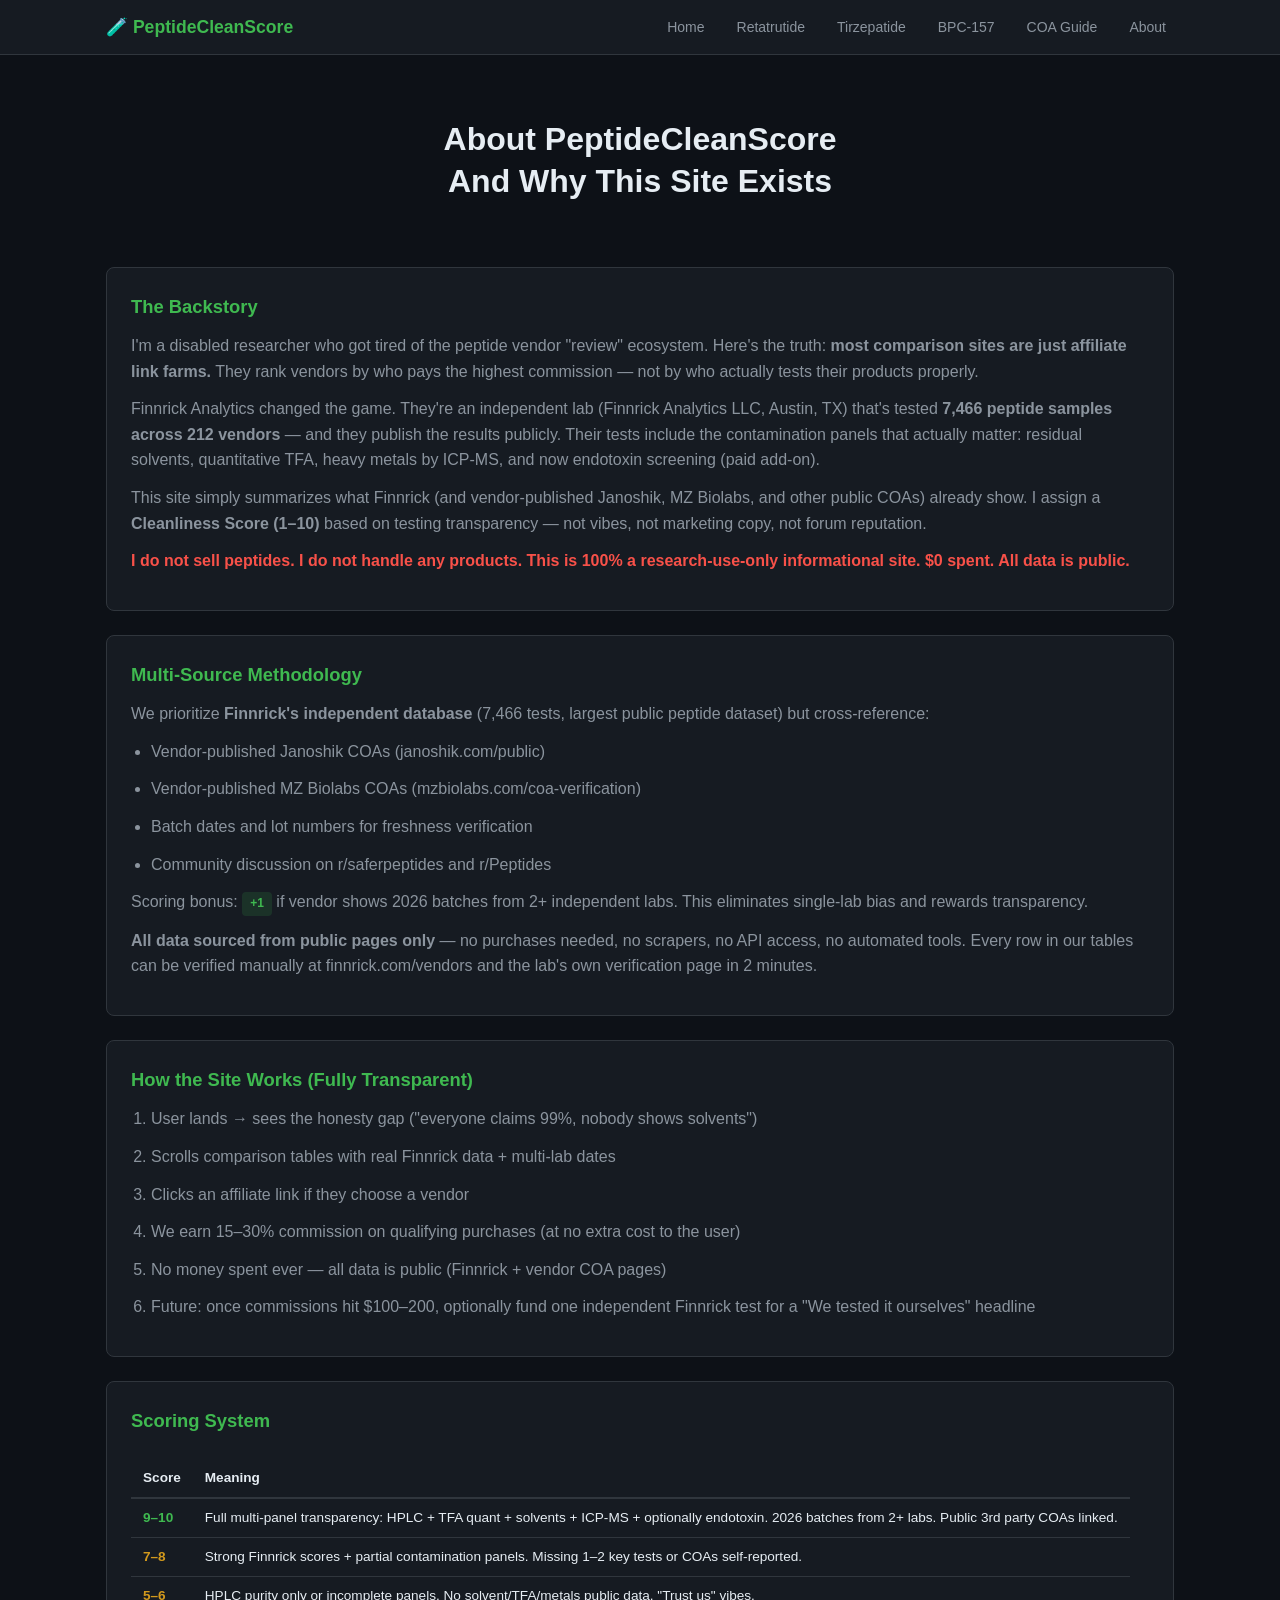
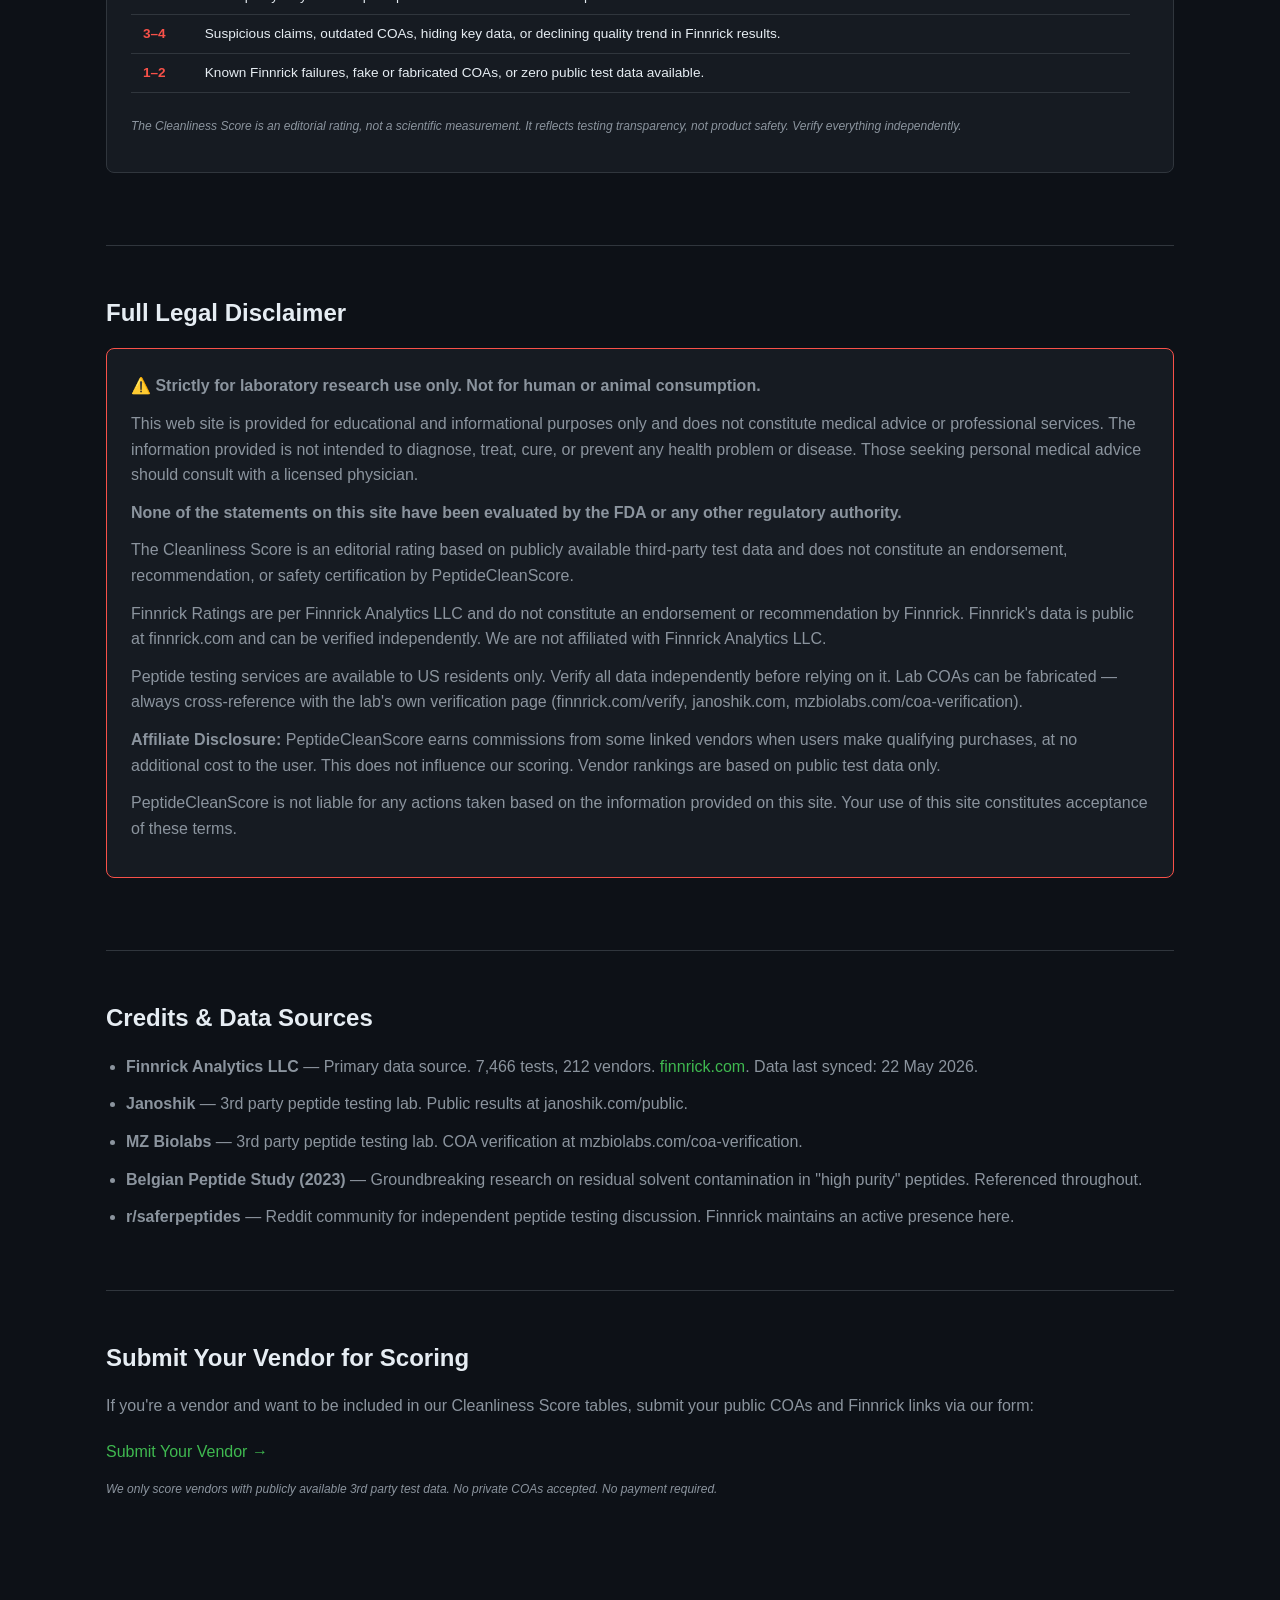
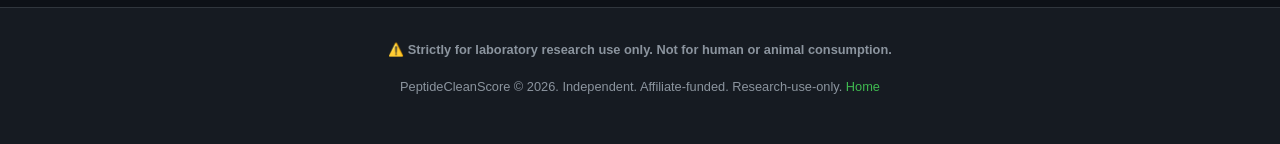
==== src/about.html @ c04eb517 "v2: Complete static site — 6 HTML pages, dark mode, real Finnrick data + multi-source dates, deploya" ====
<!DOCTYPE html>
<html lang="en">
<head>
<meta charset="UTF-8">
<meta name="viewport" content="width=device-width, initial-scale=1.0">
<title>About PeptideCleanScore — Why This Site Exists</title>
<meta name="description" content="Independent peptide vendor comparison site based on Finnrick Analytics public data. Research use only. Full disclaimer.">
<link rel="stylesheet" href="style.css">
</head>
<body>
<nav>
  <div class="container">
    <a href="/" class="logo">🧪 PeptideCleanScore</a>
    <div class="links">
      <a href="index.html">Home</a>
      <a href="retatrutide.html">Retatrutide</a>
      <a href="tirzepatide.html">Tirzepatide</a>
      <a href="bpc157.html">BPC-157</a>
      <a href="coa-guide.html">COA Guide</a>
      <a href="about.html">About</a>
    </div>
  </div>
</nav>

<div class="container">
  <div class="hero">
    <h1>About PeptideCleanScore<br>And Why This Site Exists</h1>
  </div>

  <section style="border-top:none;padding-top:0">
    <div class="card">
      <h3>The Backstory</h3>
      <p>I'm a disabled researcher who got tired of the peptide vendor "review" ecosystem. Here's the truth: <strong>most comparison sites are just affiliate link farms.</strong> They rank vendors by who pays the highest commission — not by who actually tests their products properly.</p>
      <p>Finnrick Analytics changed the game. They're an independent lab (Finnrick Analytics LLC, Austin, TX) that's tested <strong>7,466 peptide samples across 212 vendors</strong> — and they publish the results publicly. Their tests include the contamination panels that actually matter: residual solvents, quantitative TFA, heavy metals by ICP-MS, and now endotoxin screening (paid add-on).</p>
      <p>This site simply summarizes what Finnrick (and vendor-published Janoshik, MZ Biolabs, and other public COAs) already show. I assign a <strong>Cleanliness Score (1–10)</strong> based on testing transparency — not vibes, not marketing copy, not forum reputation.</p>
      <p class="red-flag"><strong>I do not sell peptides. I do not handle any products. This is 100% a research-use-only informational site. $0 spent. All data is public.</strong></p>
    </div>

    <div class="card">
      <h3>Multi-Source Methodology</h3>
      <p>We prioritize <strong>Finnrick's independent database</strong> (7,466 tests, largest public peptide dataset) but cross-reference:</p>
      <ul>
        <li>Vendor-published Janoshik COAs (janoshik.com/public)</li>
        <li>Vendor-published MZ Biolabs COAs (mzbiolabs.com/coa-verification)</li>
        <li>Batch dates and lot numbers for freshness verification</li>
        <li>Community discussion on r/saferpeptides and r/Peptides</li>
      </ul>
      <p>Scoring bonus: <span class="badge badge-green">+1</span> if vendor shows 2026 batches from 2+ independent labs. This eliminates single-lab bias and rewards transparency.</p>
      <p><strong>All data sourced from public pages only</strong> — no purchases needed, no scrapers, no API access, no automated tools. Every row in our tables can be verified manually at finnrick.com/vendors and the lab's own verification page in 2 minutes.</p>
    </div>

    <div class="card">
      <h3>How the Site Works (Fully Transparent)</h3>
      <ol>
        <li>User lands → sees the honesty gap ("everyone claims 99%, nobody shows solvents")</li>
        <li>Scrolls comparison tables with real Finnrick data + multi-lab dates</li>
        <li>Clicks an affiliate link if they choose a vendor</li>
        <li>We earn 15–30% commission on qualifying purchases (at no extra cost to the user)</li>
        <li>No money spent ever — all data is public (Finnrick + vendor COA pages)</li>
        <li>Future: once commissions hit $100–200, optionally fund one independent Finnrick test for a "We tested it ourselves" headline</li>
      </ol>
    </div>

    <div class="card">
      <h3>Scoring System</h3>
      <table>
        <thead><tr><th>Score</th><th>Meaning</th></tr></thead>
        <tbody>
          <tr><td class="score-a"><strong>9–10</strong></td><td>Full multi-panel transparency: HPLC + TFA quant + solvents + ICP-MS + optionally endotoxin. 2026 batches from 2+ labs. Public 3rd party COAs linked.</td></tr>
          <tr><td class="score-b"><strong>7–8</strong></td><td>Strong Finnrick scores + partial contamination panels. Missing 1–2 key tests or COAs self-reported.</td></tr>
          <tr><td style="color:var(--amber)"><strong>5–6</strong></td><td>HPLC purity only or incomplete panels. No solvent/TFA/metals public data. "Trust us" vibes.</td></tr>
          <tr><td class="score-c"><strong>3–4</strong></td><td>Suspicious claims, outdated COAs, hiding key data, or declining quality trend in Finnrick results.</td></tr>
          <tr><td class="cross"><strong>1–2</strong></td><td>Known Finnrick failures, fake or fabricated COAs, or zero public test data available.</td></tr>
        </tbody>
      </table>
      <p class="footnote">The Cleanliness Score is an editorial rating, not a scientific measurement. It reflects testing transparency, not product safety. Verify everything independently.</p>
    </div>
  </section>

  <section>
    <h2>Full Legal Disclaimer</h2>
    <div class="card" style="border-color:var(--warn)">
      <p><strong>⚠️ Strictly for laboratory research use only. Not for human or animal consumption.</strong></p>
      <p>This web site is provided for educational and informational purposes only and does not constitute medical advice or professional services. The information provided is not intended to diagnose, treat, cure, or prevent any health problem or disease. Those seeking personal medical advice should consult with a licensed physician.</p>
      <p><strong>None of the statements on this site have been evaluated by the FDA or any other regulatory authority.</strong></p>
      <p>The Cleanliness Score is an editorial rating based on publicly available third-party test data and does not constitute an endorsement, recommendation, or safety certification by PeptideCleanScore.</p>
      <p>Finnrick Ratings are per Finnrick Analytics LLC and do not constitute an endorsement or recommendation by Finnrick. Finnrick's data is public at finnrick.com and can be verified independently. We are not affiliated with Finnrick Analytics LLC.</p>
      <p>Peptide testing services are available to US residents only. Verify all data independently before relying on it. Lab COAs can be fabricated — always cross-reference with the lab's own verification page (finnrick.com/verify, janoshik.com, mzbiolabs.com/coa-verification).</p>
      <p><strong>Affiliate Disclosure:</strong> PeptideCleanScore earns commissions from some linked vendors when users make qualifying purchases, at no additional cost to the user. This does not influence our scoring. Vendor rankings are based on public test data only.</p>
      <p>PeptideCleanScore is not liable for any actions taken based on the information provided on this site. Your use of this site constitutes acceptance of these terms.</p>
    </div>
  </section>

  <section>
    <h2>Credits & Data Sources</h2>
    <ul>
      <li><strong>Finnrick Analytics LLC</strong> — Primary data source. 7,466 tests, 212 vendors. <a href="https://finnrick.com">finnrick.com</a>. Data last synced: 22 May 2026.</li>
      <li><strong>Janoshik</strong> — 3rd party peptide testing lab. Public results at janoshik.com/public.</li>
      <li><strong>MZ Biolabs</strong> — 3rd party peptide testing lab. COA verification at mzbiolabs.com/coa-verification.</li>
      <li><strong>Belgian Peptide Study (2023)</strong> — Groundbreaking research on residual solvent contamination in "high purity" peptides. Referenced throughout.</li>
      <li><strong>r/saferpeptides</strong> — Reddit community for independent peptide testing discussion. Finnrick maintains an active presence here.</li>
    </ul>
  </section>

  <section>
    <h2>Submit Your Vendor for Scoring</h2>
    <p>If you're a vendor and want to be included in our Cleanliness Score tables, submit your public COAs and Finnrick links via our form:</p>
    <a href="#" class="cta" style="display:inline-block;margin-top:.5rem">Submit Your Vendor →</a>
    <p class="footnote" style="margin-top:1rem">We only score vendors with publicly available 3rd party test data. No private COAs accepted. No payment required.</p>
  </section>
</div>

<footer>
  <div class="container">
    <p><strong>⚠️ Strictly for laboratory research use only. Not for human or animal consumption.</strong></p>
    <p class="footer-disclaimer">PeptideCleanScore © 2026. Independent. Affiliate-funded. Research-use-only. <a href="index.html">Home</a></p>
  </div>
</footer>
</body>
</html>
---- src/style.css ----
:root{--bg:#0d1117;--bg-card:#161b22;--bg-card-hover:#1c2333;--text:#e6edf3;--text-muted:#8b949e;--accent:#3fb950;--warn:#f85149;--amber:#d2991d;--border:#30363d;--radius:8px}
*,*::before,*::after{box-sizing:border-box;margin:0;padding:0}
html{font-size:16px;scroll-behavior:smooth}
body{font-family:-apple-system,BlinkMacSystemFont,'Segoe UI',Roboto,'Helvetica Neue',Arial,sans-serif;background:var(--bg);color:var(--text);line-height:1.6}
a{color:var(--accent);text-decoration:none}
a:hover{text-decoration:underline}
.container{max-width:1100px;margin:0 auto;padding:0 1rem}
.badge{display:inline-block;padding:.15rem .5rem;border-radius:4px;font-size:.75rem;font-weight:600}
.badge-warn{background:rgba(248,81,73,.15);color:var(--warn)}
.badge-green{background:rgba(63,185,80,.15);color:var(--accent)}
.badge-amber{background:rgba(210,153,29,.15);color:var(--amber)}
nav{background:var(--bg-card);border-bottom:1px solid var(--border);position:sticky;top:0;z-index:100;padding:.75rem 0}
nav .container{display:flex;align-items:center;justify-content:space-between;flex-wrap:wrap;gap:.5rem}
nav .logo{font-weight:700;font-size:1.1rem;color:var(--accent)}
nav .links{display:flex;gap:1rem;flex-wrap:wrap}
nav .links a{color:var(--text-muted);font-size:.875rem;padding:.25rem .5rem;border-radius:4px;transition:color .15s}
nav .links a:hover{color:var(--text);text-decoration:none}
.hero{padding:4rem 0 3rem;text-align:center}
.hero h1{font-size:2rem;line-height:1.3;margin-bottom:1rem}
.hero p{color:var(--text-muted);font-size:1.1rem;max-width:700px;margin:0 auto 1.5rem}
.hero .cta{display:inline-block;background:var(--accent);color:#000;padding:.75rem 2rem;border-radius:var(--radius);font-weight:600;font-size:1rem;transition:opacity .15s}
.hero .cta:hover{opacity:.85;text-decoration:none}
.hero .disclaimer{font-size:.75rem;color:var(--text-muted);margin-top:1.5rem;display:block}
section{padding:3rem 0;border-top:1px solid var(--border)}
section h2{font-size:1.5rem;margin-bottom:1rem}
section h3{font-size:1.15rem;margin-bottom:.75rem;color:var(--accent)}
section p,section li{color:var(--text-muted);margin-bottom:.75rem}
section ul,section ol{padding-left:1.25rem}
.card{background:var(--bg-card);border:1px solid var(--border);border-radius:var(--radius);padding:1.5rem;margin-bottom:1.5rem}
.card:hover{background:var(--bg-card-hover)}
.score-a{color:var(--accent)}.score-b{color:var(--amber)}.score-c{color:var(--warn)}
.scoreboard{display:grid;grid-template-columns:repeat(auto-fit,minmax(280px,1fr));gap:1rem;margin:2rem 0}
.scoreboard .card{text-align:center}
.scoreboard .rank{font-size:.75rem;text-transform:uppercase;color:var(--text-muted);margin-bottom:.5rem}
.scoreboard .vendor-name{font-size:1.25rem;font-weight:600}
.scoreboard .big-score{font-size:3rem;font-weight:800;line-height:1}
table{width:100%;border-collapse:collapse;margin:1.5rem 0;font-size:.85rem;overflow-x:auto;display:block}
table thead th{background:var(--bg-card);border-bottom:2px solid var(--border);padding:.5rem .75rem;text-align:left;white-space:nowrap;color:var(--text);font-weight:600}
table tbody td{padding:.5rem .75rem;border-bottom:1px solid var(--border);white-space:nowrap}
table tbody tr:hover{background:var(--bg-card-hover)}
.check{color:var(--accent);font-weight:700}.cross{color:var(--warn)}.partial{color:var(--amber)}
.footnote{font-size:.75rem;color:var(--text-muted);margin-top:.5rem;font-style:italic}
.two-col{display:grid;grid-template-columns:1fr 1fr;gap:2rem}
@media(max-width:768px){.two-col{grid-template-columns:1fr}.hero h1{font-size:1.5rem}table{font-size:.75rem}nav .links{gap:.5rem}}
.green-flag{color:var(--accent)}.red-flag{color:var(--warn)}
.grid-3{display:grid;grid-template-columns:repeat(auto-fit,minmax(300px,1fr));gap:1rem;margin:2rem 0}
footer{background:var(--bg-card);border-top:1px solid var(--border);padding:2rem 0;margin-top:3rem;font-size:.8rem;color:var(--text-muted);text-align:center}
footer p{margin-bottom:.5rem}
.footer-disclaimer{max-width:700px;margin:1rem auto;line-height:1.5}
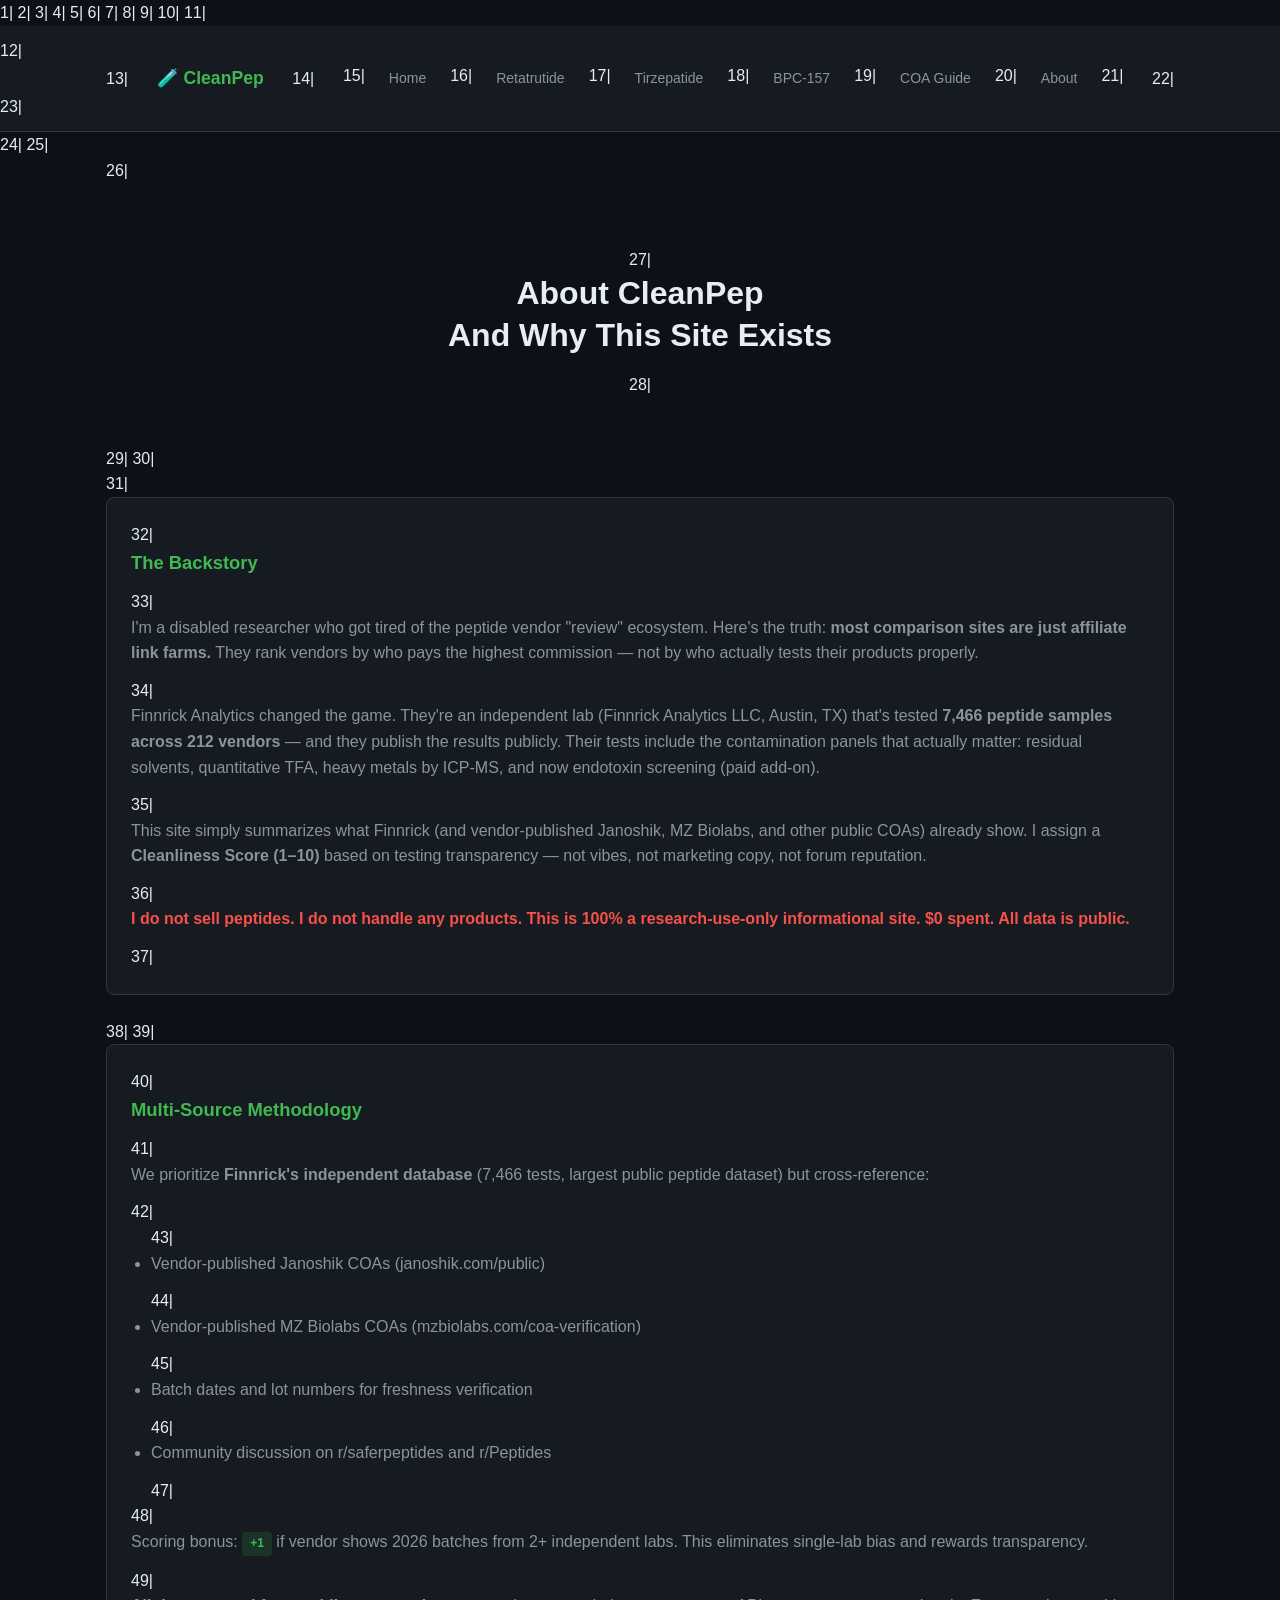
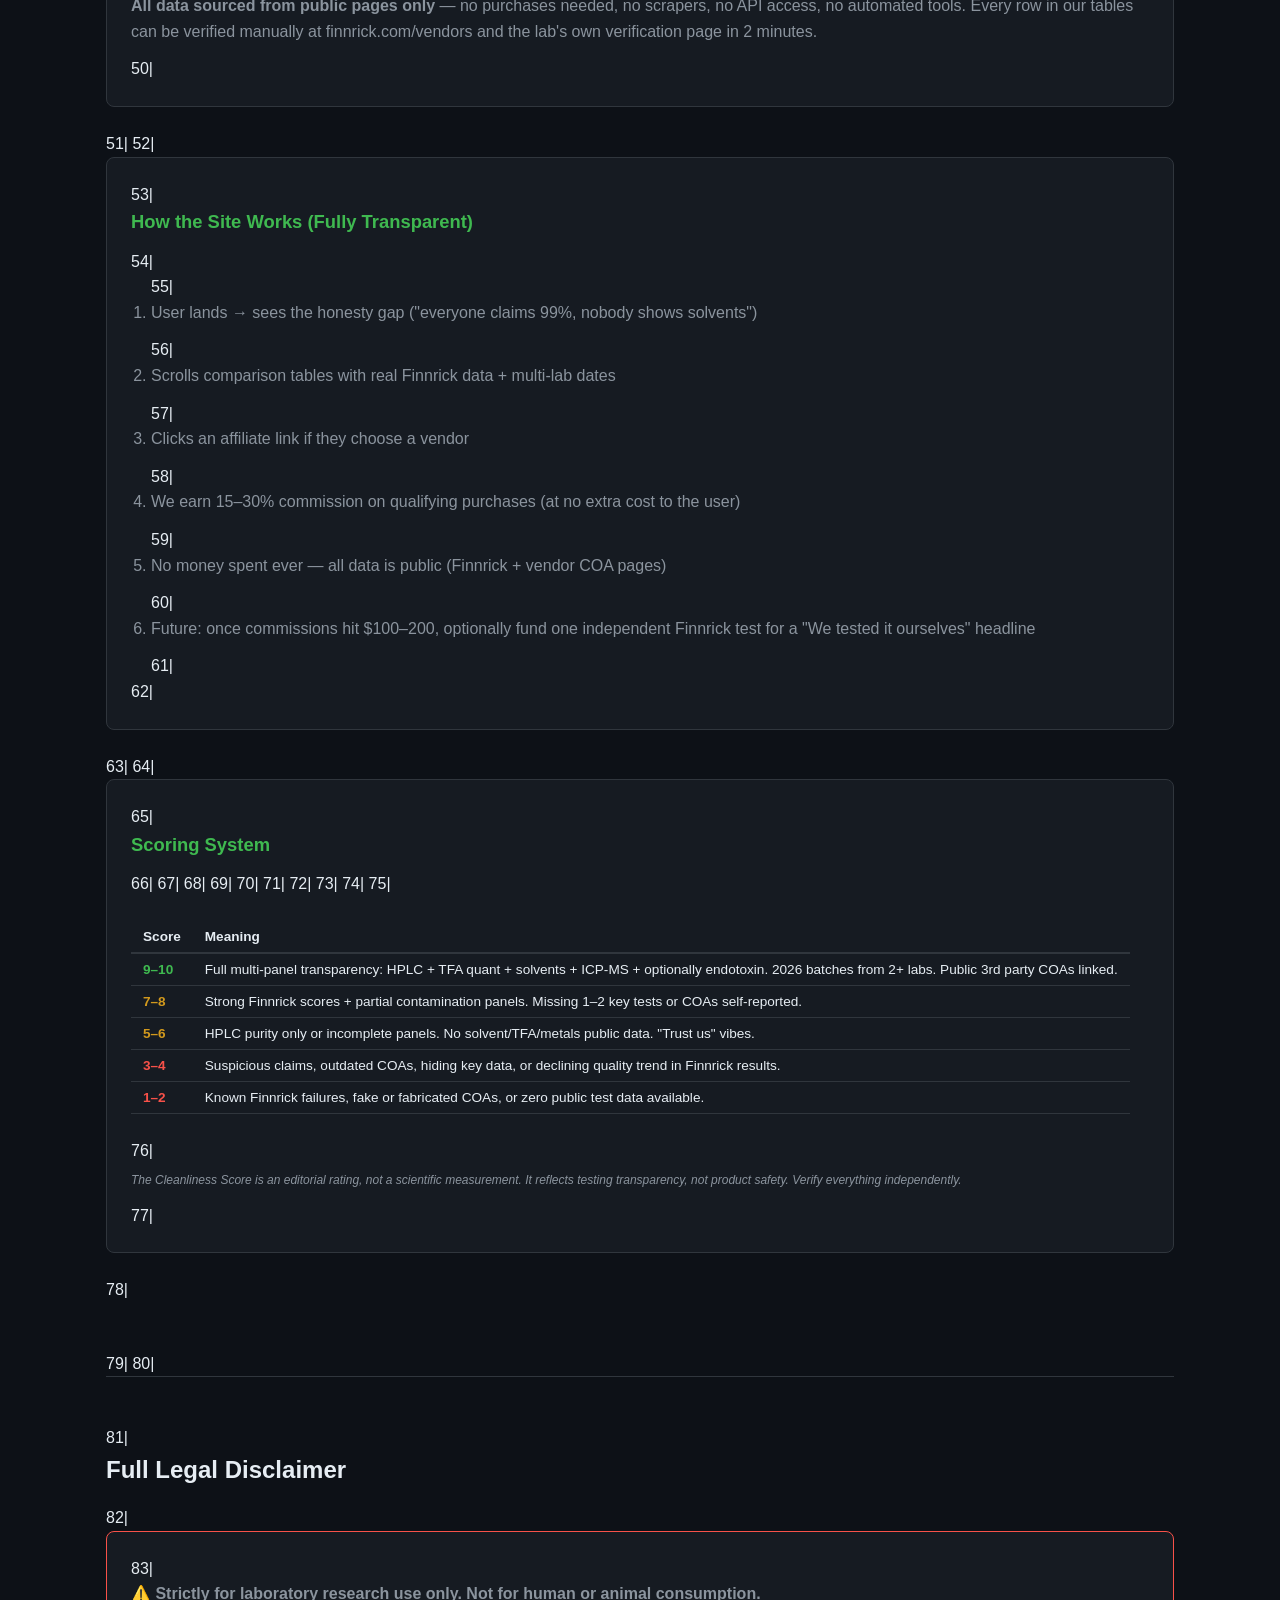
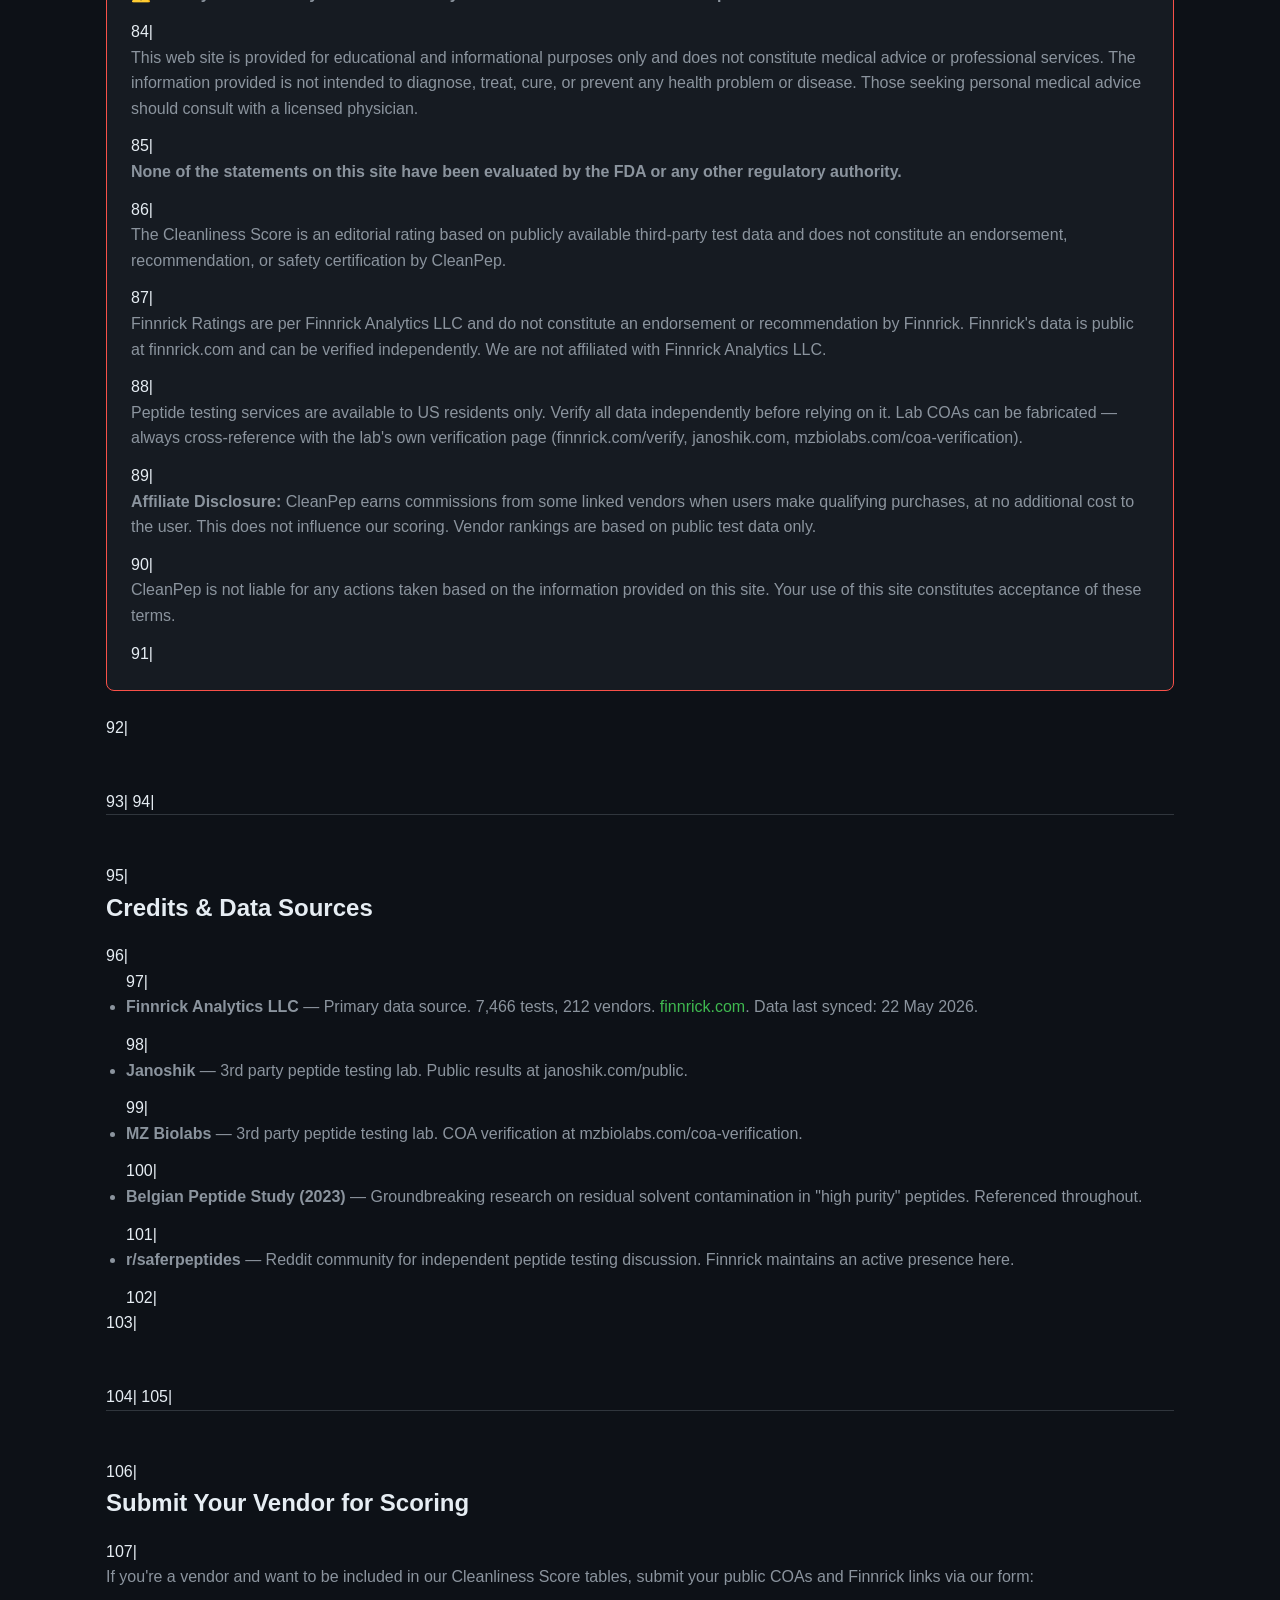
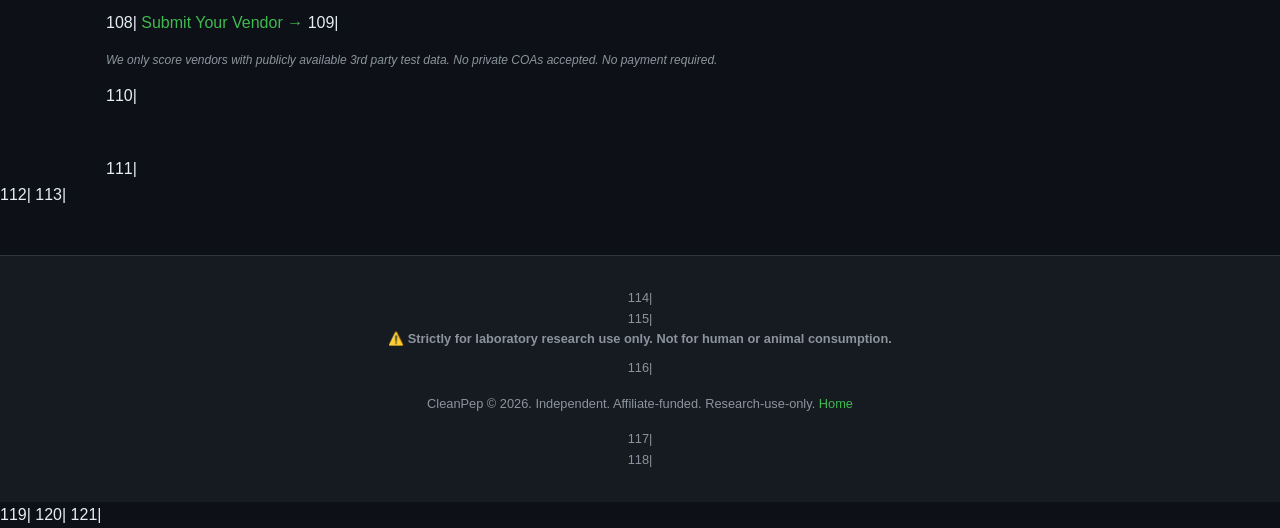
==== commit d2025b6b: "Rebrand: PeptideCleanScore → CleanPep" ====
--- a/src/about.html
+++ b/src/about.html
@@ -1,120 +1,121 @@
-<!DOCTYPE html>
-<html lang="en">
-<head>
-<meta charset="UTF-8">
-<meta name="viewport" content="width=device-width, initial-scale=1.0">
-<title>About PeptideCleanScore — Why This Site Exists</title>
-<meta name="description" content="Independent peptide vendor comparison site based on Finnrick Analytics public data. Research use only. Full disclaimer.">
-<link rel="stylesheet" href="style.css">
-</head>
-<body>
-<nav>
-  <div class="container">
-    <a href="/" class="logo">🧪 PeptideCleanScore</a>
-    <div class="links">
-      <a href="index.html">Home</a>
-      <a href="retatrutide.html">Retatrutide</a>
-      <a href="tirzepatide.html">Tirzepatide</a>
-      <a href="bpc157.html">BPC-157</a>
-      <a href="coa-guide.html">COA Guide</a>
-      <a href="about.html">About</a>
-    </div>
-  </div>
-</nav>
-
-<div class="container">
-  <div class="hero">
-    <h1>About PeptideCleanScore<br>And Why This Site Exists</h1>
-  </div>
-
-  <section style="border-top:none;padding-top:0">
-    <div class="card">
-      <h3>The Backstory</h3>
-      <p>I'm a disabled researcher who got tired of the peptide vendor "review" ecosystem. Here's the truth: <strong>most comparison sites are just affiliate link farms.</strong> They rank vendors by who pays the highest commission — not by who actually tests their products properly.</p>
-      <p>Finnrick Analytics changed the game. They're an independent lab (Finnrick Analytics LLC, Austin, TX) that's tested <strong>7,466 peptide samples across 212 vendors</strong> — and they publish the results publicly. Their tests include the contamination panels that actually matter: residual solvents, quantitative TFA, heavy metals by ICP-MS, and now endotoxin screening (paid add-on).</p>
-      <p>This site simply summarizes what Finnrick (and vendor-published Janoshik, MZ Biolabs, and other public COAs) already show. I assign a <strong>Cleanliness Score (1–10)</strong> based on testing transparency — not vibes, not marketing copy, not forum reputation.</p>
-      <p class="red-flag"><strong>I do not sell peptides. I do not handle any products. This is 100% a research-use-only informational site. $0 spent. All data is public.</strong></p>
-    </div>
-
-    <div class="card">
-      <h3>Multi-Source Methodology</h3>
-      <p>We prioritize <strong>Finnrick's independent database</strong> (7,466 tests, largest public peptide dataset) but cross-reference:</p>
-      <ul>
-        <li>Vendor-published Janoshik COAs (janoshik.com/public)</li>
-        <li>Vendor-published MZ Biolabs COAs (mzbiolabs.com/coa-verification)</li>
-        <li>Batch dates and lot numbers for freshness verification</li>
-        <li>Community discussion on r/saferpeptides and r/Peptides</li>
-      </ul>
-      <p>Scoring bonus: <span class="badge badge-green">+1</span> if vendor shows 2026 batches from 2+ independent labs. This eliminates single-lab bias and rewards transparency.</p>
-      <p><strong>All data sourced from public pages only</strong> — no purchases needed, no scrapers, no API access, no automated tools. Every row in our tables can be verified manually at finnrick.com/vendors and the lab's own verification page in 2 minutes.</p>
-    </div>
-
-    <div class="card">
-      <h3>How the Site Works (Fully Transparent)</h3>
-      <ol>
-        <li>User lands → sees the honesty gap ("everyone claims 99%, nobody shows solvents")</li>
-        <li>Scrolls comparison tables with real Finnrick data + multi-lab dates</li>
-        <li>Clicks an affiliate link if they choose a vendor</li>
-        <li>We earn 15–30% commission on qualifying purchases (at no extra cost to the user)</li>
-        <li>No money spent ever — all data is public (Finnrick + vendor COA pages)</li>
-        <li>Future: once commissions hit $100–200, optionally fund one independent Finnrick test for a "We tested it ourselves" headline</li>
-      </ol>
-    </div>
-
-    <div class="card">
-      <h3>Scoring System</h3>
-      <table>
-        <thead><tr><th>Score</th><th>Meaning</th></tr></thead>
-        <tbody>
-          <tr><td class="score-a"><strong>9–10</strong></td><td>Full multi-panel transparency: HPLC + TFA quant + solvents + ICP-MS + optionally endotoxin. 2026 batches from 2+ labs. Public 3rd party COAs linked.</td></tr>
-          <tr><td class="score-b"><strong>7–8</strong></td><td>Strong Finnrick scores + partial contamination panels. Missing 1–2 key tests or COAs self-reported.</td></tr>
-          <tr><td style="color:var(--amber)"><strong>5–6</strong></td><td>HPLC purity only or incomplete panels. No solvent/TFA/metals public data. "Trust us" vibes.</td></tr>
-          <tr><td class="score-c"><strong>3–4</strong></td><td>Suspicious claims, outdated COAs, hiding key data, or declining quality trend in Finnrick results.</td></tr>
-          <tr><td class="cross"><strong>1–2</strong></td><td>Known Finnrick failures, fake or fabricated COAs, or zero public test data available.</td></tr>
-        </tbody>
-      </table>
-      <p class="footnote">The Cleanliness Score is an editorial rating, not a scientific measurement. It reflects testing transparency, not product safety. Verify everything independently.</p>
-    </div>
-  </section>
-
-  <section>
-    <h2>Full Legal Disclaimer</h2>
-    <div class="card" style="border-color:var(--warn)">
-      <p><strong>⚠️ Strictly for laboratory research use only. Not for human or animal consumption.</strong></p>
-      <p>This web site is provided for educational and informational purposes only and does not constitute medical advice or professional services. The information provided is not intended to diagnose, treat, cure, or prevent any health problem or disease. Those seeking personal medical advice should consult with a licensed physician.</p>
-      <p><strong>None of the statements on this site have been evaluated by the FDA or any other regulatory authority.</strong></p>
-      <p>The Cleanliness Score is an editorial rating based on publicly available third-party test data and does not constitute an endorsement, recommendation, or safety certification by PeptideCleanScore.</p>
-      <p>Finnrick Ratings are per Finnrick Analytics LLC and do not constitute an endorsement or recommendation by Finnrick. Finnrick's data is public at finnrick.com and can be verified independently. We are not affiliated with Finnrick Analytics LLC.</p>
-      <p>Peptide testing services are available to US residents only. Verify all data independently before relying on it. Lab COAs can be fabricated — always cross-reference with the lab's own verification page (finnrick.com/verify, janoshik.com, mzbiolabs.com/coa-verification).</p>
-      <p><strong>Affiliate Disclosure:</strong> PeptideCleanScore earns commissions from some linked vendors when users make qualifying purchases, at no additional cost to the user. This does not influence our scoring. Vendor rankings are based on public test data only.</p>
-      <p>PeptideCleanScore is not liable for any actions taken based on the information provided on this site. Your use of this site constitutes acceptance of these terms.</p>
-    </div>
-  </section>
-
-  <section>
-    <h2>Credits & Data Sources</h2>
-    <ul>
-      <li><strong>Finnrick Analytics LLC</strong> — Primary data source. 7,466 tests, 212 vendors. <a href="https://finnrick.com">finnrick.com</a>. Data last synced: 22 May 2026.</li>
-      <li><strong>Janoshik</strong> — 3rd party peptide testing lab. Public results at janoshik.com/public.</li>
-      <li><strong>MZ Biolabs</strong> — 3rd party peptide testing lab. COA verification at mzbiolabs.com/coa-verification.</li>
-      <li><strong>Belgian Peptide Study (2023)</strong> — Groundbreaking research on residual solvent contamination in "high purity" peptides. Referenced throughout.</li>
-      <li><strong>r/saferpeptides</strong> — Reddit community for independent peptide testing discussion. Finnrick maintains an active presence here.</li>
-    </ul>
-  </section>
-
-  <section>
-    <h2>Submit Your Vendor for Scoring</h2>
-    <p>If you're a vendor and want to be included in our Cleanliness Score tables, submit your public COAs and Finnrick links via our form:</p>
-    <a href="#" class="cta" style="display:inline-block;margin-top:.5rem">Submit Your Vendor →</a>
-    <p class="footnote" style="margin-top:1rem">We only score vendors with publicly available 3rd party test data. No private COAs accepted. No payment required.</p>
-  </section>
-</div>
-
-<footer>
-  <div class="container">
-    <p><strong>⚠️ Strictly for laboratory research use only. Not for human or animal consumption.</strong></p>
-    <p class="footer-disclaimer">PeptideCleanScore © 2026. Independent. Affiliate-funded. Research-use-only. <a href="index.html">Home</a></p>
-  </div>
-</footer>
-</body>
-</html>
+     1|<!DOCTYPE html>
+     2|<html lang="en">
+     3|<head>
+     4|<meta charset="UTF-8">
+     5|<meta name="viewport" content="width=device-width, initial-scale=1.0">
+     6|<title>About CleanPep — Why This Site Exists</title>
+     7|<meta name="description" content="Independent peptide vendor comparison site based on Finnrick Analytics public data. Research use only. Full disclaimer.">
+     8|<link rel="stylesheet" href="style.css">
+     9|</head>
+    10|<body>
+    11|<nav>
+    12|  <div class="container">
+    13|    <a href="/" class="logo">🧪 CleanPep</a>
+    14|    <div class="links">
+    15|      <a href="index.html">Home</a>
+    16|      <a href="retatrutide.html">Retatrutide</a>
+    17|      <a href="tirzepatide.html">Tirzepatide</a>
+    18|      <a href="bpc157.html">BPC-157</a>
+    19|      <a href="coa-guide.html">COA Guide</a>
+    20|      <a href="about.html">About</a>
+    21|    </div>
+    22|  </div>
+    23|</nav>
+    24|
+    25|<div class="container">
+    26|  <div class="hero">
+    27|    <h1>About CleanPep<br>And Why This Site Exists</h1>
+    28|  </div>
+    29|
+    30|  <section style="border-top:none;padding-top:0">
+    31|    <div class="card">
+    32|      <h3>The Backstory</h3>
+    33|      <p>I'm a disabled researcher who got tired of the peptide vendor "review" ecosystem. Here's the truth: <strong>most comparison sites are just affiliate link farms.</strong> They rank vendors by who pays the highest commission — not by who actually tests their products properly.</p>
+    34|      <p>Finnrick Analytics changed the game. They're an independent lab (Finnrick Analytics LLC, Austin, TX) that's tested <strong>7,466 peptide samples across 212 vendors</strong> — and they publish the results publicly. Their tests include the contamination panels that actually matter: residual solvents, quantitative TFA, heavy metals by ICP-MS, and now endotoxin screening (paid add-on).</p>
+    35|      <p>This site simply summarizes what Finnrick (and vendor-published Janoshik, MZ Biolabs, and other public COAs) already show. I assign a <strong>Cleanliness Score (1–10)</strong> based on testing transparency — not vibes, not marketing copy, not forum reputation.</p>
+    36|      <p class="red-flag"><strong>I do not sell peptides. I do not handle any products. This is 100% a research-use-only informational site. $0 spent. All data is public.</strong></p>
+    37|    </div>
+    38|
+    39|    <div class="card">
+    40|      <h3>Multi-Source Methodology</h3>
+    41|      <p>We prioritize <strong>Finnrick's independent database</strong> (7,466 tests, largest public peptide dataset) but cross-reference:</p>
+    42|      <ul>
+    43|        <li>Vendor-published Janoshik COAs (janoshik.com/public)</li>
+    44|        <li>Vendor-published MZ Biolabs COAs (mzbiolabs.com/coa-verification)</li>
+    45|        <li>Batch dates and lot numbers for freshness verification</li>
+    46|        <li>Community discussion on r/saferpeptides and r/Peptides</li>
+    47|      </ul>
+    48|      <p>Scoring bonus: <span class="badge badge-green">+1</span> if vendor shows 2026 batches from 2+ independent labs. This eliminates single-lab bias and rewards transparency.</p>
+    49|      <p><strong>All data sourced from public pages only</strong> — no purchases needed, no scrapers, no API access, no automated tools. Every row in our tables can be verified manually at finnrick.com/vendors and the lab's own verification page in 2 minutes.</p>
+    50|    </div>
+    51|
+    52|    <div class="card">
+    53|      <h3>How the Site Works (Fully Transparent)</h3>
+    54|      <ol>
+    55|        <li>User lands → sees the honesty gap ("everyone claims 99%, nobody shows solvents")</li>
+    56|        <li>Scrolls comparison tables with real Finnrick data + multi-lab dates</li>
+    57|        <li>Clicks an affiliate link if they choose a vendor</li>
+    58|        <li>We earn 15–30% commission on qualifying purchases (at no extra cost to the user)</li>
+    59|        <li>No money spent ever — all data is public (Finnrick + vendor COA pages)</li>
+    60|        <li>Future: once commissions hit $100–200, optionally fund one independent Finnrick test for a "We tested it ourselves" headline</li>
+    61|      </ol>
+    62|    </div>
+    63|
+    64|    <div class="card">
+    65|      <h3>Scoring System</h3>
+    66|      <table>
+    67|        <thead><tr><th>Score</th><th>Meaning</th></tr></thead>
+    68|        <tbody>
+    69|          <tr><td class="score-a"><strong>9–10</strong></td><td>Full multi-panel transparency: HPLC + TFA quant + solvents + ICP-MS + optionally endotoxin. 2026 batches from 2+ labs. Public 3rd party COAs linked.</td></tr>
+    70|          <tr><td class="score-b"><strong>7–8</strong></td><td>Strong Finnrick scores + partial contamination panels. Missing 1–2 key tests or COAs self-reported.</td></tr>
+    71|          <tr><td style="color:var(--amber)"><strong>5–6</strong></td><td>HPLC purity only or incomplete panels. No solvent/TFA/metals public data. "Trust us" vibes.</td></tr>
+    72|          <tr><td class="score-c"><strong>3–4</strong></td><td>Suspicious claims, outdated COAs, hiding key data, or declining quality trend in Finnrick results.</td></tr>
+    73|          <tr><td class="cross"><strong>1–2</strong></td><td>Known Finnrick failures, fake or fabricated COAs, or zero public test data available.</td></tr>
+    74|        </tbody>
+    75|      </table>
+    76|      <p class="footnote">The Cleanliness Score is an editorial rating, not a scientific measurement. It reflects testing transparency, not product safety. Verify everything independently.</p>
+    77|    </div>
+    78|  </section>
+    79|
+    80|  <section>
+    81|    <h2>Full Legal Disclaimer</h2>
+    82|    <div class="card" style="border-color:var(--warn)">
+    83|      <p><strong>⚠️ Strictly for laboratory research use only. Not for human or animal consumption.</strong></p>
+    84|      <p>This web site is provided for educational and informational purposes only and does not constitute medical advice or professional services. The information provided is not intended to diagnose, treat, cure, or prevent any health problem or disease. Those seeking personal medical advice should consult with a licensed physician.</p>
+    85|      <p><strong>None of the statements on this site have been evaluated by the FDA or any other regulatory authority.</strong></p>
+    86|      <p>The Cleanliness Score is an editorial rating based on publicly available third-party test data and does not constitute an endorsement, recommendation, or safety certification by CleanPep.</p>
+    87|      <p>Finnrick Ratings are per Finnrick Analytics LLC and do not constitute an endorsement or recommendation by Finnrick. Finnrick's data is public at finnrick.com and can be verified independently. We are not affiliated with Finnrick Analytics LLC.</p>
+    88|      <p>Peptide testing services are available to US residents only. Verify all data independently before relying on it. Lab COAs can be fabricated — always cross-reference with the lab's own verification page (finnrick.com/verify, janoshik.com, mzbiolabs.com/coa-verification).</p>
+    89|      <p><strong>Affiliate Disclosure:</strong> CleanPep earns commissions from some linked vendors when users make qualifying purchases, at no additional cost to the user. This does not influence our scoring. Vendor rankings are based on public test data only.</p>
+    90|      <p>CleanPep is not liable for any actions taken based on the information provided on this site. Your use of this site constitutes acceptance of these terms.</p>
+    91|    </div>
+    92|  </section>
+    93|
+    94|  <section>
+    95|    <h2>Credits & Data Sources</h2>
+    96|    <ul>
+    97|      <li><strong>Finnrick Analytics LLC</strong> — Primary data source. 7,466 tests, 212 vendors. <a href="https://finnrick.com">finnrick.com</a>. Data last synced: 22 May 2026.</li>
+    98|      <li><strong>Janoshik</strong> — 3rd party peptide testing lab. Public results at janoshik.com/public.</li>
+    99|      <li><strong>MZ Biolabs</strong> — 3rd party peptide testing lab. COA verification at mzbiolabs.com/coa-verification.</li>
+   100|      <li><strong>Belgian Peptide Study (2023)</strong> — Groundbreaking research on residual solvent contamination in "high purity" peptides. Referenced throughout.</li>
+   101|      <li><strong>r/saferpeptides</strong> — Reddit community for independent peptide testing discussion. Finnrick maintains an active presence here.</li>
+   102|    </ul>
+   103|  </section>
+   104|
+   105|  <section>
+   106|    <h2>Submit Your Vendor for Scoring</h2>
+   107|    <p>If you're a vendor and want to be included in our Cleanliness Score tables, submit your public COAs and Finnrick links via our form:</p>
+   108|    <a href="#" class="cta" style="display:inline-block;margin-top:.5rem">Submit Your Vendor →</a>
+   109|    <p class="footnote" style="margin-top:1rem">We only score vendors with publicly available 3rd party test data. No private COAs accepted. No payment required.</p>
+   110|  </section>
+   111|</div>
+   112|
+   113|<footer>
+   114|  <div class="container">
+   115|    <p><strong>⚠️ Strictly for laboratory research use only. Not for human or animal consumption.</strong></p>
+   116|    <p class="footer-disclaimer">CleanPep © 2026. Independent. Affiliate-funded. Research-use-only. <a href="index.html">Home</a></p>
+   117|  </div>
+   118|</footer>
+   119|</body>
+   120|</html>
+   121|
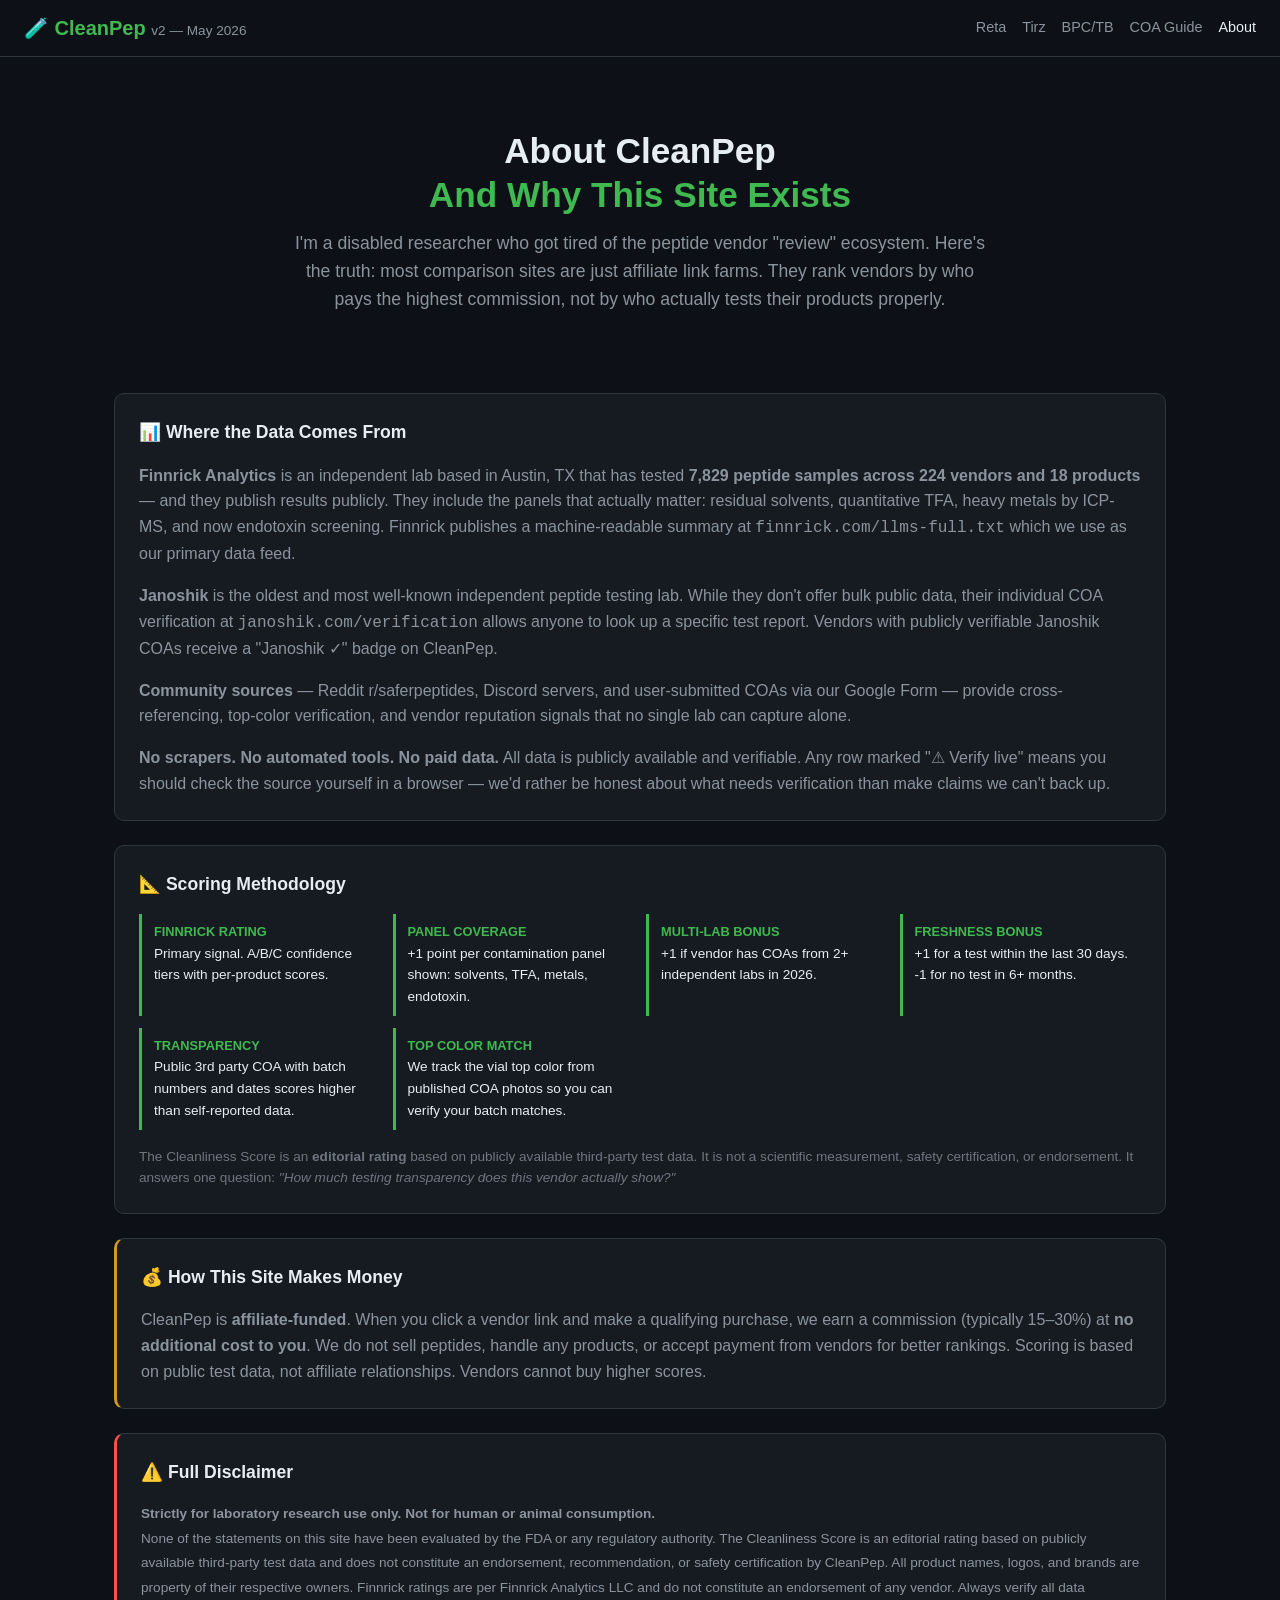
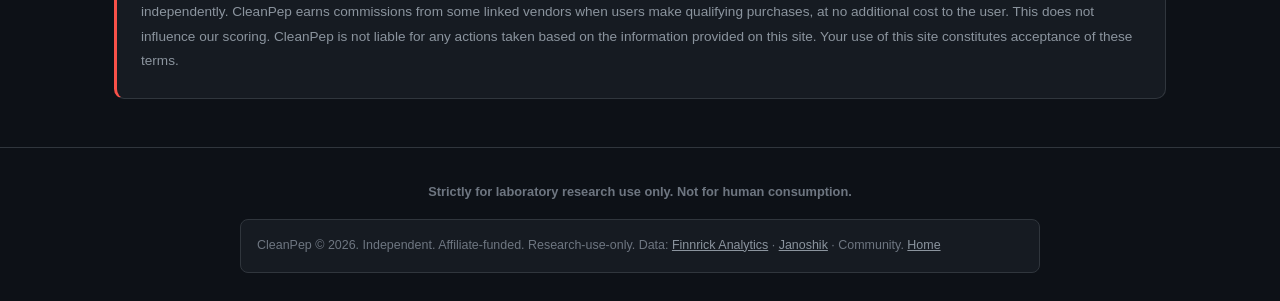
==== commit 5bf51c61: "v2 redesign: featured cards, COA top color, multi-lab badges, fresh Finnrick May 29 data" ====
--- a/src/about.html
+++ b/src/about.html
@@ -1,121 +1,79 @@
-     1|<!DOCTYPE html>
-     2|<html lang="en">
-     3|<head>
-     4|<meta charset="UTF-8">
-     5|<meta name="viewport" content="width=device-width, initial-scale=1.0">
-     6|<title>About CleanPep — Why This Site Exists</title>
-     7|<meta name="description" content="Independent peptide vendor comparison site based on Finnrick Analytics public data. Research use only. Full disclaimer.">
-     8|<link rel="stylesheet" href="style.css">
-     9|</head>
-    10|<body>
-    11|<nav>
-    12|  <div class="container">
-    13|    <a href="/" class="logo">🧪 CleanPep</a>
-    14|    <div class="links">
-    15|      <a href="index.html">Home</a>
-    16|      <a href="retatrutide.html">Retatrutide</a>
-    17|      <a href="tirzepatide.html">Tirzepatide</a>
-    18|      <a href="bpc157.html">BPC-157</a>
-    19|      <a href="coa-guide.html">COA Guide</a>
-    20|      <a href="about.html">About</a>
-    21|    </div>
-    22|  </div>
-    23|</nav>
-    24|
-    25|<div class="container">
-    26|  <div class="hero">
-    27|    <h1>About CleanPep<br>And Why This Site Exists</h1>
-    28|  </div>
-    29|
-    30|  <section style="border-top:none;padding-top:0">
-    31|    <div class="card">
-    32|      <h3>The Backstory</h3>
-    33|      <p>I'm a disabled researcher who got tired of the peptide vendor "review" ecosystem. Here's the truth: <strong>most comparison sites are just affiliate link farms.</strong> They rank vendors by who pays the highest commission — not by who actually tests their products properly.</p>
-    34|      <p>Finnrick Analytics changed the game. They're an independent lab (Finnrick Analytics LLC, Austin, TX) that's tested <strong>7,466 peptide samples across 212 vendors</strong> — and they publish the results publicly. Their tests include the contamination panels that actually matter: residual solvents, quantitative TFA, heavy metals by ICP-MS, and now endotoxin screening (paid add-on).</p>
-    35|      <p>This site simply summarizes what Finnrick (and vendor-published Janoshik, MZ Biolabs, and other public COAs) already show. I assign a <strong>Cleanliness Score (1–10)</strong> based on testing transparency — not vibes, not marketing copy, not forum reputation.</p>
-    36|      <p class="red-flag"><strong>I do not sell peptides. I do not handle any products. This is 100% a research-use-only informational site. $0 spent. All data is public.</strong></p>
-    37|    </div>
-    38|
-    39|    <div class="card">
-    40|      <h3>Multi-Source Methodology</h3>
-    41|      <p>We prioritize <strong>Finnrick's independent database</strong> (7,466 tests, largest public peptide dataset) but cross-reference:</p>
-    42|      <ul>
-    43|        <li>Vendor-published Janoshik COAs (janoshik.com/public)</li>
-    44|        <li>Vendor-published MZ Biolabs COAs (mzbiolabs.com/coa-verification)</li>
-    45|        <li>Batch dates and lot numbers for freshness verification</li>
-    46|        <li>Community discussion on r/saferpeptides and r/Peptides</li>
-    47|      </ul>
-    48|      <p>Scoring bonus: <span class="badge badge-green">+1</span> if vendor shows 2026 batches from 2+ independent labs. This eliminates single-lab bias and rewards transparency.</p>
-    49|      <p><strong>All data sourced from public pages only</strong> — no purchases needed, no scrapers, no API access, no automated tools. Every row in our tables can be verified manually at finnrick.com/vendors and the lab's own verification page in 2 minutes.</p>
-    50|    </div>
-    51|
-    52|    <div class="card">
-    53|      <h3>How the Site Works (Fully Transparent)</h3>
-    54|      <ol>
-    55|        <li>User lands → sees the honesty gap ("everyone claims 99%, nobody shows solvents")</li>
-    56|        <li>Scrolls comparison tables with real Finnrick data + multi-lab dates</li>
-    57|        <li>Clicks an affiliate link if they choose a vendor</li>
-    58|        <li>We earn 15–30% commission on qualifying purchases (at no extra cost to the user)</li>
-    59|        <li>No money spent ever — all data is public (Finnrick + vendor COA pages)</li>
-    60|        <li>Future: once commissions hit $100–200, optionally fund one independent Finnrick test for a "We tested it ourselves" headline</li>
-    61|      </ol>
-    62|    </div>
-    63|
-    64|    <div class="card">
-    65|      <h3>Scoring System</h3>
-    66|      <table>
-    67|        <thead><tr><th>Score</th><th>Meaning</th></tr></thead>
-    68|        <tbody>
-    69|          <tr><td class="score-a"><strong>9–10</strong></td><td>Full multi-panel transparency: HPLC + TFA quant + solvents + ICP-MS + optionally endotoxin. 2026 batches from 2+ labs. Public 3rd party COAs linked.</td></tr>
-    70|          <tr><td class="score-b"><strong>7–8</strong></td><td>Strong Finnrick scores + partial contamination panels. Missing 1–2 key tests or COAs self-reported.</td></tr>
-    71|          <tr><td style="color:var(--amber)"><strong>5–6</strong></td><td>HPLC purity only or incomplete panels. No solvent/TFA/metals public data. "Trust us" vibes.</td></tr>
-    72|          <tr><td class="score-c"><strong>3–4</strong></td><td>Suspicious claims, outdated COAs, hiding key data, or declining quality trend in Finnrick results.</td></tr>
-    73|          <tr><td class="cross"><strong>1–2</strong></td><td>Known Finnrick failures, fake or fabricated COAs, or zero public test data available.</td></tr>
-    74|        </tbody>
-    75|      </table>
-    76|      <p class="footnote">The Cleanliness Score is an editorial rating, not a scientific measurement. It reflects testing transparency, not product safety. Verify everything independently.</p>
-    77|    </div>
-    78|  </section>
-    79|
-    80|  <section>
-    81|    <h2>Full Legal Disclaimer</h2>
-    82|    <div class="card" style="border-color:var(--warn)">
-    83|      <p><strong>⚠️ Strictly for laboratory research use only. Not for human or animal consumption.</strong></p>
-    84|      <p>This web site is provided for educational and informational purposes only and does not constitute medical advice or professional services. The information provided is not intended to diagnose, treat, cure, or prevent any health problem or disease. Those seeking personal medical advice should consult with a licensed physician.</p>
-    85|      <p><strong>None of the statements on this site have been evaluated by the FDA or any other regulatory authority.</strong></p>
-    86|      <p>The Cleanliness Score is an editorial rating based on publicly available third-party test data and does not constitute an endorsement, recommendation, or safety certification by CleanPep.</p>
-    87|      <p>Finnrick Ratings are per Finnrick Analytics LLC and do not constitute an endorsement or recommendation by Finnrick. Finnrick's data is public at finnrick.com and can be verified independently. We are not affiliated with Finnrick Analytics LLC.</p>
-    88|      <p>Peptide testing services are available to US residents only. Verify all data independently before relying on it. Lab COAs can be fabricated — always cross-reference with the lab's own verification page (finnrick.com/verify, janoshik.com, mzbiolabs.com/coa-verification).</p>
-    89|      <p><strong>Affiliate Disclosure:</strong> CleanPep earns commissions from some linked vendors when users make qualifying purchases, at no additional cost to the user. This does not influence our scoring. Vendor rankings are based on public test data only.</p>
-    90|      <p>CleanPep is not liable for any actions taken based on the information provided on this site. Your use of this site constitutes acceptance of these terms.</p>
-    91|    </div>
-    92|  </section>
-    93|
-    94|  <section>
-    95|    <h2>Credits & Data Sources</h2>
-    96|    <ul>
-    97|      <li><strong>Finnrick Analytics LLC</strong> — Primary data source. 7,466 tests, 212 vendors. <a href="https://finnrick.com">finnrick.com</a>. Data last synced: 22 May 2026.</li>
-    98|      <li><strong>Janoshik</strong> — 3rd party peptide testing lab. Public results at janoshik.com/public.</li>
-    99|      <li><strong>MZ Biolabs</strong> — 3rd party peptide testing lab. COA verification at mzbiolabs.com/coa-verification.</li>
-   100|      <li><strong>Belgian Peptide Study (2023)</strong> — Groundbreaking research on residual solvent contamination in "high purity" peptides. Referenced throughout.</li>
-   101|      <li><strong>r/saferpeptides</strong> — Reddit community for independent peptide testing discussion. Finnrick maintains an active presence here.</li>
-   102|    </ul>
-   103|  </section>
-   104|
-   105|  <section>
-   106|    <h2>Submit Your Vendor for Scoring</h2>
-   107|    <p>If you're a vendor and want to be included in our Cleanliness Score tables, submit your public COAs and Finnrick links via our form:</p>
-   108|    <a href="#" class="cta" style="display:inline-block;margin-top:.5rem">Submit Your Vendor →</a>
-   109|    <p class="footnote" style="margin-top:1rem">We only score vendors with publicly available 3rd party test data. No private COAs accepted. No payment required.</p>
-   110|  </section>
-   111|</div>
-   112|
-   113|<footer>
-   114|  <div class="container">
-   115|    <p><strong>⚠️ Strictly for laboratory research use only. Not for human or animal consumption.</strong></p>
-   116|    <p class="footer-disclaimer">CleanPep © 2026. Independent. Affiliate-funded. Research-use-only. <a href="index.html">Home</a></p>
-   117|  </div>
-   118|</footer>
-   119|</body>
-   120|</html>
-   121|+<!DOCTYPE html>
+<html lang="en">
+<head>
+<meta charset="UTF-8" />
+<meta name="viewport" content="width=device-width, initial-scale=1.0" />
+<title>About CleanPep — Why This Site Exists</title>
+<meta name="description" content="CleanPep: independent vendor cleanliness scores from public lab data. Affiliate-funded, research-use-only, built by someone who got tired of fake lists." />
+<link rel="stylesheet" href="style.css" />
+</head>
+<body>
+<nav>
+  <div><a href="/" class="logo">🧪 CleanPep <span>v2 — May 2026</span></a></div>
+  <div class="links">
+    <a href="retatrutide.html">Reta</a><a href="tirzepatide.html">Tirz</a><a href="bpc157.html">BPC/TB</a>
+    <a href="coa-guide.html">COA Guide</a><a href="about.html" class="active">About</a>
+  </div>
+</nav>
+
+<div class="container">
+  <section class="hero">
+    <h1>About CleanPep<br /><em>And Why This Site Exists</em></h1>
+    <p class="sub">I'm a disabled researcher who got tired of the peptide vendor "review" ecosystem. Here's the truth: most comparison sites are just affiliate link farms. They rank vendors by who pays the highest commission, not by who actually tests their products properly.</p>
+  </section>
+
+  <div class="method">
+    <h3>📊 Where the Data Comes From</h3>
+    <p style="color:var(--text-dim);margin-bottom:1rem">
+      <strong>Finnrick Analytics</strong> is an independent lab based in Austin, TX that has tested <strong>7,829 peptide samples across 224 vendors and 18 products</strong> — and they publish results publicly. They include the panels that actually matter: residual solvents, quantitative TFA, heavy metals by ICP-MS, and now endotoxin screening. Finnrick publishes a machine-readable summary at <code>finnrick.com/llms-full.txt</code> which we use as our primary data feed.
+    </p>
+    <p style="color:var(--text-dim);margin-bottom:1rem">
+      <strong>Janoshik</strong> is the oldest and most well-known independent peptide testing lab. While they don't offer bulk public data, their individual COA verification at <code>janoshik.com/verification</code> allows anyone to look up a specific test report. Vendors with publicly verifiable Janoshik COAs receive a "Janoshik ✓" badge on CleanPep.
+    </p>
+    <p style="color:var(--text-dim);margin-bottom:1rem">
+      <strong>Community sources</strong> — Reddit r/saferpeptides, Discord servers, and user-submitted COAs via our Google Form — provide cross-referencing, top-color verification, and vendor reputation signals that no single lab can capture alone.
+    </p>
+    <p style="color:var(--text-dim)">
+      <strong>No scrapers. No automated tools. No paid data.</strong> All data is publicly available and verifiable. Any row marked "⚠ Verify live" means you should check the source yourself in a browser — we'd rather be honest about what needs verification than make claims we can't back up.
+    </p>
+  </div>
+
+  <div class="method">
+    <h3>📐 Scoring Methodology</h3>
+    <div class="method-grid">
+      <div class="method-item"><div class="label">Finnrick Rating</div>Primary signal. A/B/C confidence tiers with per-product scores.</div>
+      <div class="method-item"><div class="label">Panel Coverage</div>+1 point per contamination panel shown: solvents, TFA, metals, endotoxin.</div>
+      <div class="method-item"><div class="label">Multi-Lab Bonus</div>+1 if vendor has COAs from 2+ independent labs in 2026.</div>
+      <div class="method-item"><div class="label">Freshness Bonus</div>+1 for a test within the last 30 days. -1 for no test in 6+ months.</div>
+      <div class="method-item"><div class="label">Transparency</div>Public 3rd party COA with batch numbers and dates scores higher than self-reported data.</div>
+      <div class="method-item"><div class="label">Top Color Match</div>We track the vial top color from published COA photos so you can verify your batch matches.</div>
+    </div>
+    <p style="margin-top:1rem;font-size:.85rem;color:var(--text-muted)">
+      The Cleanliness Score is an <strong>editorial rating</strong> based on publicly available third-party test data. It is not a scientific measurement, safety certification, or endorsement. It answers one question: <em>"How much testing transparency does this vendor actually show?"</em>
+    </p>
+  </div>
+
+  <div class="method" style="border-left:3px solid var(--warn)">
+    <h3>💰 How This Site Makes Money</h3>
+    <p style="color:var(--text-dim)">
+      CleanPep is <strong>affiliate-funded</strong>. When you click a vendor link and make a qualifying purchase, we earn a commission (typically 15–30%) at <strong>no additional cost to you</strong>. We do not sell peptides, handle any products, or accept payment from vendors for better rankings. Scoring is based on public test data, not affiliate relationships. Vendors cannot buy higher scores.
+    </p>
+  </div>
+
+  <div class="method" style="border-left:3px solid var(--danger)">
+    <h3>⚠️ Full Disclaimer</h3>
+    <p style="color:var(--text-dim);font-size:.85rem;line-height:1.8">
+      <strong>Strictly for laboratory research use only. Not for human or animal consumption.</strong><br>
+      None of the statements on this site have been evaluated by the FDA or any regulatory authority. The Cleanliness Score is an editorial rating based on publicly available third-party test data and does not constitute an endorsement, recommendation, or safety certification by CleanPep. All product names, logos, and brands are property of their respective owners. Finnrick ratings are per Finnrick Analytics LLC and do not constitute an endorsement of any vendor. Always verify all data independently. CleanPep earns commissions from some linked vendors when users make qualifying purchases, at no additional cost to the user. This does not influence our scoring. CleanPep is not liable for any actions taken based on the information provided on this site. Your use of this site constitutes acceptance of these terms.
+    </p>
+  </div>
+</div>
+
+<footer>
+  <p><strong>Strictly for laboratory research use only. Not for human consumption.</strong></p>
+  <div class="disclaimer-box">
+    <p>CleanPep © 2026. Independent. Affiliate-funded. Research-use-only. Data: <a href="https://finnrick.com" target="_blank">Finnrick Analytics</a> · <a href="https://janoshik.com/verification" target="_blank">Janoshik</a> · Community. <a href="/">Home</a></p>
+  </div>
+</footer>
+</body>
+</html>
--- a/src/style.css
+++ b/src/style.css
@@ -1,49 +1,211 @@
-:root{--bg:#0d1117;--bg-card:#161b22;--bg-card-hover:#1c2333;--text:#e6edf3;--text-muted:#8b949e;--accent:#3fb950;--warn:#f85149;--amber:#d2991d;--border:#30363d;--radius:8px}
-*,*::before,*::after{box-sizing:border-box;margin:0;padding:0}
-html{font-size:16px;scroll-behavior:smooth}
-body{font-family:-apple-system,BlinkMacSystemFont,'Segoe UI',Roboto,'Helvetica Neue',Arial,sans-serif;background:var(--bg);color:var(--text);line-height:1.6}
-a{color:var(--accent);text-decoration:none}
-a:hover{text-decoration:underline}
-.container{max-width:1100px;margin:0 auto;padding:0 1rem}
-.badge{display:inline-block;padding:.15rem .5rem;border-radius:4px;font-size:.75rem;font-weight:600}
-.badge-warn{background:rgba(248,81,73,.15);color:var(--warn)}
-.badge-green{background:rgba(63,185,80,.15);color:var(--accent)}
-.badge-amber{background:rgba(210,153,29,.15);color:var(--amber)}
-nav{background:var(--bg-card);border-bottom:1px solid var(--border);position:sticky;top:0;z-index:100;padding:.75rem 0}
-nav .container{display:flex;align-items:center;justify-content:space-between;flex-wrap:wrap;gap:.5rem}
-nav .logo{font-weight:700;font-size:1.1rem;color:var(--accent)}
-nav .links{display:flex;gap:1rem;flex-wrap:wrap}
-nav .links a{color:var(--text-muted);font-size:.875rem;padding:.25rem .5rem;border-radius:4px;transition:color .15s}
-nav .links a:hover{color:var(--text);text-decoration:none}
-.hero{padding:4rem 0 3rem;text-align:center}
-.hero h1{font-size:2rem;line-height:1.3;margin-bottom:1rem}
-.hero p{color:var(--text-muted);font-size:1.1rem;max-width:700px;margin:0 auto 1.5rem}
-.hero .cta{display:inline-block;background:var(--accent);color:#000;padding:.75rem 2rem;border-radius:var(--radius);font-weight:600;font-size:1rem;transition:opacity .15s}
-.hero .cta:hover{opacity:.85;text-decoration:none}
-.hero .disclaimer{font-size:.75rem;color:var(--text-muted);margin-top:1.5rem;display:block}
-section{padding:3rem 0;border-top:1px solid var(--border)}
-section h2{font-size:1.5rem;margin-bottom:1rem}
-section h3{font-size:1.15rem;margin-bottom:.75rem;color:var(--accent)}
-section p,section li{color:var(--text-muted);margin-bottom:.75rem}
-section ul,section ol{padding-left:1.25rem}
-.card{background:var(--bg-card);border:1px solid var(--border);border-radius:var(--radius);padding:1.5rem;margin-bottom:1.5rem}
-.card:hover{background:var(--bg-card-hover)}
-.score-a{color:var(--accent)}.score-b{color:var(--amber)}.score-c{color:var(--warn)}
-.scoreboard{display:grid;grid-template-columns:repeat(auto-fit,minmax(280px,1fr));gap:1rem;margin:2rem 0}
-.scoreboard .card{text-align:center}
-.scoreboard .rank{font-size:.75rem;text-transform:uppercase;color:var(--text-muted);margin-bottom:.5rem}
-.scoreboard .vendor-name{font-size:1.25rem;font-weight:600}
-.scoreboard .big-score{font-size:3rem;font-weight:800;line-height:1}
-table{width:100%;border-collapse:collapse;margin:1.5rem 0;font-size:.85rem;overflow-x:auto;display:block}
-table thead th{background:var(--bg-card);border-bottom:2px solid var(--border);padding:.5rem .75rem;text-align:left;white-space:nowrap;color:var(--text);font-weight:600}
-table tbody td{padding:.5rem .75rem;border-bottom:1px solid var(--border);white-space:nowrap}
-table tbody tr:hover{background:var(--bg-card-hover)}
-.check{color:var(--accent);font-weight:700}.cross{color:var(--warn)}.partial{color:var(--amber)}
-.footnote{font-size:.75rem;color:var(--text-muted);margin-top:.5rem;font-style:italic}
-.two-col{display:grid;grid-template-columns:1fr 1fr;gap:2rem}
-@media(max-width:768px){.two-col{grid-template-columns:1fr}.hero h1{font-size:1.5rem}table{font-size:.75rem}nav .links{gap:.5rem}}
-.green-flag{color:var(--accent)}.red-flag{color:var(--warn)}
-.grid-3{display:grid;grid-template-columns:repeat(auto-fit,minmax(300px,1fr));gap:1rem;margin:2rem 0}
-footer{background:var(--bg-card);border-top:1px solid var(--border);padding:2rem 0;margin-top:3rem;font-size:.8rem;color:var(--text-muted);text-align:center}
-footer p{margin-bottom:.5rem}
-.footer-disclaimer{max-width:700px;margin:1rem auto;line-height:1.5}
+/* CleanPep — Dark-mode, mobile-first, shared stylesheet */
+:root {
+  --bg: #0d1117;
+  --bg-card: #161b22;
+  --bg-card-hover: #1c2333;
+  --border: #30363d;
+  --text: #e6edf3;
+  --text-dim: #8b949e;
+  --text-muted: #6e7681;
+  --accent: #3fb950;
+  --accent-dim: #2ea043;
+  --warn: #d2991d;
+  --warn-bg: #3d2e00;
+  --danger: #f85149;
+  --danger-bg: #490202;
+  --blue: #58a6ff;
+  --purple: #bc8cff;
+  --score-9: #3fb950;
+  --score-7: #d2991d;
+  --score-5: #f0883e;
+  --score-3: #f85149;
+  --font: -apple-system, BlinkMacSystemFont, 'Segoe UI', Helvetica, Arial, sans-serif;
+}
+
+* { box-sizing: border-box; margin: 0; padding: 0; }
+html { scroll-behavior: smooth; font-size: 16px; }
+body {
+  background: var(--bg);
+  color: var(--text);
+  font-family: var(--font);
+  line-height: 1.6;
+  min-height: 100vh;
+}
+
+/* ─── Nav ─── */
+nav {
+  position: sticky; top: 0; z-index: 100;
+  background: var(--bg);
+  border-bottom: 1px solid var(--border);
+  padding: 0.75rem 1.5rem;
+  display: flex; align-items: center; justify-content: space-between;
+  flex-wrap: wrap; gap: 0.5rem;
+  backdrop-filter: blur(12px);
+}
+nav .logo { font-size: 1.25rem; font-weight: 700; color: var(--accent); text-decoration: none; }
+nav .logo span { color: var(--text-dim); font-weight: 400; font-size: 0.85rem; }
+nav .links { display: flex; gap: 1rem; flex-wrap: wrap; }
+nav .links a { color: var(--text-dim); text-decoration: none; font-size: 0.9rem; transition: color 0.15s; }
+nav .links a:hover, nav .links a.active { color: var(--text); }
+
+/* ─── Layout ─── */
+.container { max-width: 1100px; margin: 0 auto; padding: 1.5rem; }
+
+/* ─── Hero ─── */
+.hero { padding: 3rem 0 2rem; text-align: center; }
+.hero h1 { font-size: 2.2rem; font-weight: 800; line-height: 1.25; margin-bottom: 0.75rem; }
+.hero h1 em { font-style: normal; color: var(--accent); }
+.hero .sub { font-size: 1.1rem; color: var(--text-dim); max-width: 700px; margin: 0 auto 1.5rem; }
+.hero .cta { display: inline-flex; gap: 0.75rem; flex-wrap: wrap; justify-content: center; }
+.hero .btn {
+  display: inline-block; padding: 0.6rem 1.5rem; border-radius: 8px;
+  font-weight: 600; text-decoration: none; font-size: 0.95rem;
+  transition: background 0.15s, transform 0.1s;
+}
+.hero .btn:hover { transform: translateY(-1px); }
+.btn-accent { background: var(--accent); color: #000; }
+.btn-accent:hover { background: var(--accent-dim); }
+.btn-outline { border: 1px solid var(--border); color: var(--text); }
+.btn-outline:hover { background: var(--bg-card); }
+
+/* ─── Section Headers ─── */
+.section-title { font-size: 1.5rem; font-weight: 700; margin: 2.5rem 0 1rem; }
+.section-title .badge { font-size: 0.75rem; font-weight: 600; padding: 0.2rem 0.6rem; border-radius: 20px; margin-left: 0.5rem; vertical-align: middle; }
+.badge-new { background: var(--accent); color: #000; }
+.badge-verified { background: var(--purple); color: #000; }
+.badge-warn { background: var(--warn); color: #000; }
+
+/* ─── Featured Cards ─── */
+.featured-grid { display: grid; grid-template-columns: repeat(auto-fill, minmax(320px, 1fr)); gap: 1rem; margin-bottom: 2rem; }
+.card {
+  background: var(--bg-card);
+  border: 1px solid var(--border);
+  border-radius: 12px;
+  padding: 1.25rem;
+  display: flex; flex-direction: column;
+  transition: border-color 0.15s, transform 0.1s;
+}
+.card:hover { border-color: var(--text-dim); transform: translateY(-2px); }
+.card .rank { font-size: 0.75rem; text-transform: uppercase; font-weight: 700; color: var(--text-muted); letter-spacing: 0.05em; margin-bottom: 0.25rem; }
+.card .vendor-name { font-size: 1.2rem; font-weight: 700; margin-bottom: 0.75rem; }
+.card .score-row { display: flex; align-items: center; gap: 0.75rem; margin-bottom: 0.75rem; }
+.card .score {
+  width: 56px; height: 56px; border-radius: 50%;
+  display: flex; align-items: center; justify-content: center;
+  font-size: 1.5rem; font-weight: 800; color: #000;
+  flex-shrink: 0;
+}
+.score-hi { background: var(--score-9); }
+.score-mid { background: var(--score-7); }
+.score-lo { background: var(--score-5); }
+.score-na { background: var(--score-3); }
+.card .score-label { font-size: 0.8rem; color: var(--text-dim); }
+.card .score-label strong { color: var(--text); }
+.card .lab-badges { display: flex; gap: 0.5rem; flex-wrap: wrap; margin-bottom: 0.75rem; }
+.card .lab-badge {
+  font-size: 0.7rem; font-weight: 700; padding: 0.2rem 0.6rem; border-radius: 4px;
+  text-transform: uppercase; letter-spacing: 0.05em;
+}
+.lab-finnrick { background: #1a3a2a; color: var(--accent); border: 1px solid #2ea043; }
+.lab-janoshik { background: #1a1a3a; color: var(--purple); border: 1px solid #6e40c9; }
+.lab-unverified { background: transparent; color: var(--text-muted); border: 1px dashed var(--border); }
+
+.card .top-color {
+  display: flex; align-items: center; gap: 0.5rem; margin-bottom: 0.25rem;
+  font-size: 0.85rem;
+}
+.card .color-swatch {
+  width: 18px; height: 18px; border-radius: 50%;
+  border: 1px solid var(--border); flex-shrink: 0;
+}
+.color-blue { background: #2188ff; }
+.color-green { background: #3fb950; }
+.color-clear { background: #e6edf3; }
+.color-red { background: #f85149; }
+.color-black { background: #1c1c1c; border-color: #666; }
+.color-unknown { background: repeating-linear-gradient(45deg, #333, #333 2px, #222 2px, #222 4px); }
+.card .batch-date { font-size: 0.8rem; color: var(--text-dim); margin-bottom: 0.5rem; }
+.card .batch-date .stale { color: var(--warn); font-weight: 600; }
+.card .procon { font-size: 0.85rem; margin-bottom: 1rem; flex: 1; }
+.card .procon .pro { color: var(--accent); }
+.card .procon .con { color: var(--danger); }
+.card .card-actions { display: flex; gap: 0.5rem; flex-wrap: wrap; margin-top: auto; }
+.card .card-btn {
+  display: inline-block; padding: 0.4rem 1rem; border-radius: 6px;
+  font-size: 0.85rem; font-weight: 600; text-decoration: none;
+  transition: background 0.15s;
+}
+.card .card-btn:hover { opacity: 0.9; }
+
+/* ─── Expandable Full List ─── */
+.expand-toggle {
+  display: flex; align-items: center; gap: 0.5rem; cursor: pointer;
+  font-size: 0.95rem; font-weight: 600; color: var(--text-dim);
+  padding: 0.75rem 0; border: none; background: none;
+  margin: 1rem 0;
+}
+.expand-toggle:hover { color: var(--text); }
+.expand-toggle .arrow { transition: transform 0.2s; font-size: 0.8rem; }
+.expand-toggle.open .arrow { transform: rotate(90deg); }
+
+/* ─── Table ─── */
+.table-wrap { overflow-x: auto; margin-bottom: 2rem; }
+table { width: 100%; border-collapse: collapse; font-size: 0.85rem; }
+thead { position: sticky; top: 60px; z-index: 10; }
+th {
+  background: var(--bg-card); color: var(--text-dim); font-weight: 600;
+  padding: 0.6rem 0.75rem; text-align: left; border-bottom: 2px solid var(--border);
+  white-space: nowrap; font-size: 0.78rem; text-transform: uppercase; letter-spacing: 0.03em;
+}
+td { padding: 0.55rem 0.75rem; border-bottom: 1px solid var(--border); white-space: nowrap; }
+tr:hover td { background: var(--bg-card-hover); }
+td.mini-score {
+  width: 36px; height: 36px; border-radius: 50%;
+  display: inline-flex; align-items: center; justify-content: center;
+  font-weight: 700; font-size: 0.85rem; color: #000;
+}
+.tr-stale td { opacity: 0.6; }
+
+/* ─── Source Bar ─── */
+.source-bar {
+  background: var(--bg-card); border: 1px solid var(--border); border-radius: 10px;
+  padding: 1rem 1.25rem; margin-bottom: 2rem;
+  display: flex; flex-wrap: wrap; gap: 1rem; align-items: center; justify-content: space-between;
+}
+.source-bar .src-item { display: flex; align-items: center; gap: 0.5rem; font-size: 0.85rem; }
+.source-bar .src-dot { width: 8px; height: 8px; border-radius: 50%; }
+.src-dot-live { background: var(--accent); }
+.src-dot-stale { background: var(--warn); }
+.source-bar .last-updated { color: var(--text-muted); font-size: 0.8rem; }
+
+/* ─── Top Color Reference ─── */
+.color-legend { display: flex; gap: 1rem; flex-wrap: wrap; margin: 0.5rem 0 1rem; }
+.color-legend .leg-item { display: flex; align-items: center; gap: 0.35rem; font-size: 0.8rem; color: var(--text-dim); }
+
+/* ─── Footer ─── */
+footer {
+  border-top: 1px solid var(--border); padding: 2rem 1.5rem;
+  text-align: center; font-size: 0.8rem; color: var(--text-muted); line-height: 1.8;
+}
+footer a { color: var(--text-dim); }
+footer .disclaimer-box {
+  background: var(--bg-card); border: 1px solid var(--border); border-radius: 8px;
+  padding: 1rem; max-width: 800px; margin: 1rem auto 0; font-size: 0.78rem;
+  text-align: left; line-height: 1.6;
+}
+
+/* ─── Methodology ─── */
+.method { background: var(--bg-card); border: 1px solid var(--border); border-radius: 10px; padding: 1.5rem; margin: 1.5rem 0; }
+.method h3 { font-size: 1.1rem; margin-bottom: 1rem; }
+.method-grid { display: grid; grid-template-columns: repeat(auto-fill, minmax(200px, 1fr)); gap: 0.75rem; }
+.method-item { font-size: 0.85rem; padding: 0.5rem 0.75rem; border-left: 3px solid var(--accent); }
+.method-item .label { font-weight: 700; color: var(--accent); font-size: 0.8rem; text-transform: uppercase; }
+
+/* ─── Responsive ─── */
+@media (max-width: 640px) {
+  .hero h1 { font-size: 1.5rem; }
+  .featured-grid { grid-template-columns: 1fr; }
+  nav { padding: 0.5rem 1rem; }
+  .container { padding: 1rem; }
+  .source-bar { flex-direction: column; align-items: flex-start; }
+}
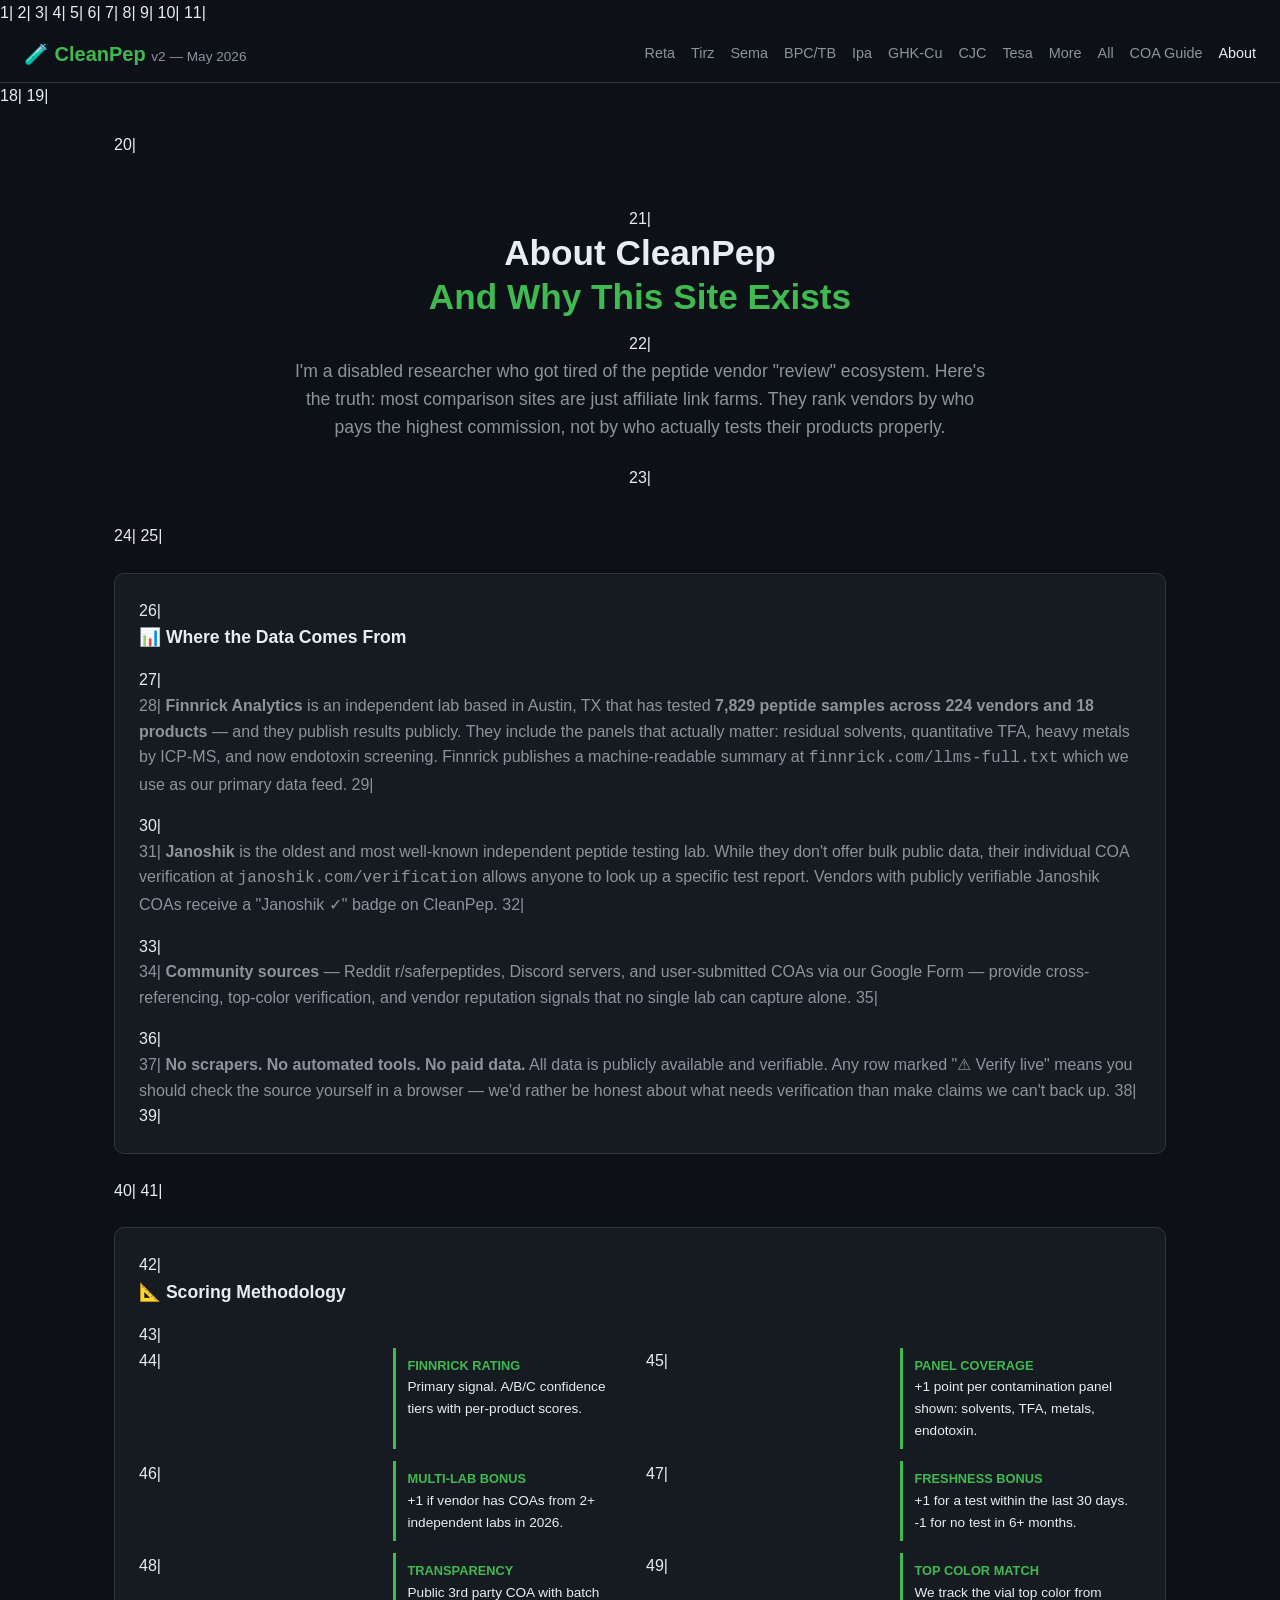
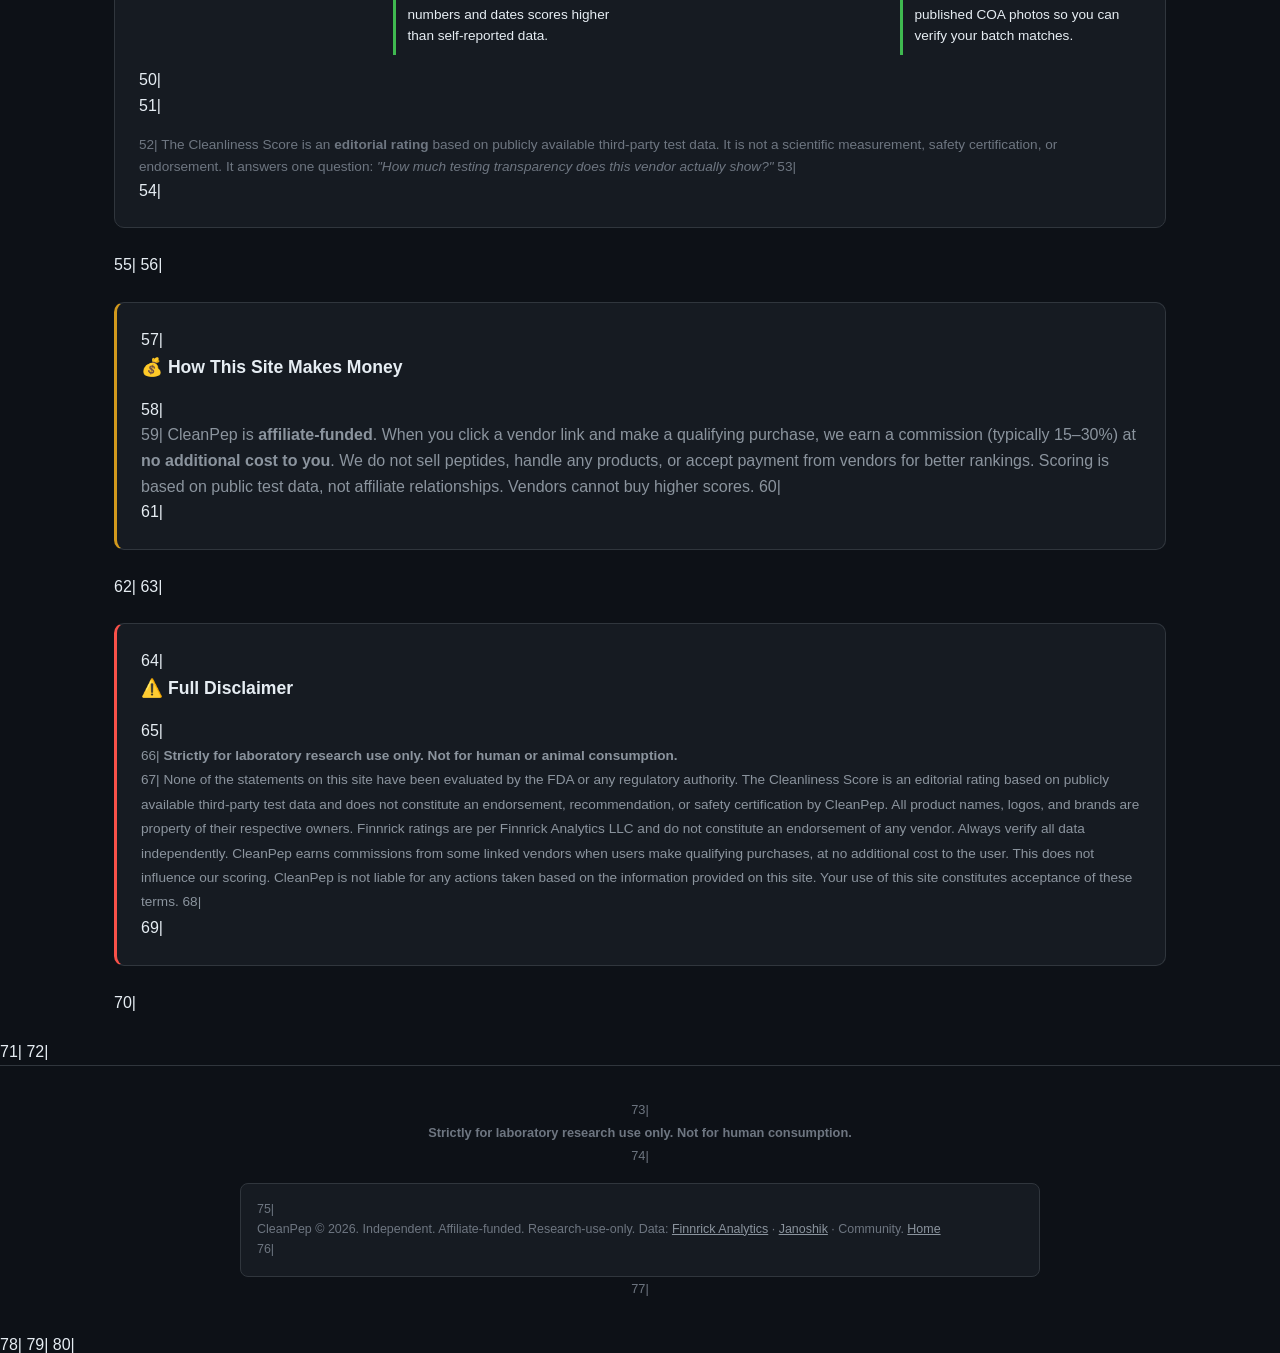
==== commit f06d045f: "Add all 15 product pages: Sema, Ipa, GHK-Cu, CJC, Tesa, combo page + full product index" ====
--- a/src/about.html
+++ b/src/about.html
@@ -1,79 +1,90 @@
-<!DOCTYPE html>
-<html lang="en">
-<head>
-<meta charset="UTF-8" />
-<meta name="viewport" content="width=device-width, initial-scale=1.0" />
-<title>About CleanPep — Why This Site Exists</title>
-<meta name="description" content="CleanPep: independent vendor cleanliness scores from public lab data. Affiliate-funded, research-use-only, built by someone who got tired of fake lists." />
-<link rel="stylesheet" href="style.css" />
-</head>
-<body>
-<nav>
+1|<!DOCTYPE html>
+2|<html lang="en">
+3|<head>
+4|<meta charset="UTF-8" />
+5|<meta name="viewport" content="width=device-width, initial-scale=1.0" />
+6|<title>About CleanPep — Why This Site Exists</title>
+7|<meta name="description" content="CleanPep: independent vendor cleanliness scores from public lab data. Affiliate-funded, research-use-only, built by someone who got tired of fake lists." />
+8|<link rel="stylesheet" href="style.css" />
+9|</head>
+10|<body>
+11|<nav>
   <div><a href="/" class="logo">🧪 CleanPep <span>v2 — May 2026</span></a></div>
   <div class="links">
-    <a href="retatrutide.html">Reta</a><a href="tirzepatide.html">Tirz</a><a href="bpc157.html">BPC/TB</a>
-    <a href="coa-guide.html">COA Guide</a><a href="about.html" class="active">About</a>
+    <a href="retatrutide.html">Reta</a>
+    <a href="tirzepatide.html">Tirz</a>
+    <a href="semaglutide.html">Sema</a>
+    <a href="bpc157.html">BPC/TB</a>
+    <a href="ipamorelin.html">Ipa</a>
+    <a href="ghk-cu.html">GHK-Cu</a>
+    <a href="cjc-1295.html">CJC</a>
+    <a href="tesamorelin.html">Tesa</a>
+    <a href="more-products.html">More</a>
+    <a href="all-products.html">All</a>
+    <a href="coa-guide.html">COA Guide</a>
+    <a href="about.html" class="active">About</a>
   </div>
 </nav>
-
-<div class="container">
-  <section class="hero">
-    <h1>About CleanPep<br /><em>And Why This Site Exists</em></h1>
-    <p class="sub">I'm a disabled researcher who got tired of the peptide vendor "review" ecosystem. Here's the truth: most comparison sites are just affiliate link farms. They rank vendors by who pays the highest commission, not by who actually tests their products properly.</p>
-  </section>
-
-  <div class="method">
-    <h3>📊 Where the Data Comes From</h3>
-    <p style="color:var(--text-dim);margin-bottom:1rem">
-      <strong>Finnrick Analytics</strong> is an independent lab based in Austin, TX that has tested <strong>7,829 peptide samples across 224 vendors and 18 products</strong> — and they publish results publicly. They include the panels that actually matter: residual solvents, quantitative TFA, heavy metals by ICP-MS, and now endotoxin screening. Finnrick publishes a machine-readable summary at <code>finnrick.com/llms-full.txt</code> which we use as our primary data feed.
-    </p>
-    <p style="color:var(--text-dim);margin-bottom:1rem">
-      <strong>Janoshik</strong> is the oldest and most well-known independent peptide testing lab. While they don't offer bulk public data, their individual COA verification at <code>janoshik.com/verification</code> allows anyone to look up a specific test report. Vendors with publicly verifiable Janoshik COAs receive a "Janoshik ✓" badge on CleanPep.
-    </p>
-    <p style="color:var(--text-dim);margin-bottom:1rem">
-      <strong>Community sources</strong> — Reddit r/saferpeptides, Discord servers, and user-submitted COAs via our Google Form — provide cross-referencing, top-color verification, and vendor reputation signals that no single lab can capture alone.
-    </p>
-    <p style="color:var(--text-dim)">
-      <strong>No scrapers. No automated tools. No paid data.</strong> All data is publicly available and verifiable. Any row marked "⚠ Verify live" means you should check the source yourself in a browser — we'd rather be honest about what needs verification than make claims we can't back up.
-    </p>
-  </div>
-
-  <div class="method">
-    <h3>📐 Scoring Methodology</h3>
-    <div class="method-grid">
-      <div class="method-item"><div class="label">Finnrick Rating</div>Primary signal. A/B/C confidence tiers with per-product scores.</div>
-      <div class="method-item"><div class="label">Panel Coverage</div>+1 point per contamination panel shown: solvents, TFA, metals, endotoxin.</div>
-      <div class="method-item"><div class="label">Multi-Lab Bonus</div>+1 if vendor has COAs from 2+ independent labs in 2026.</div>
-      <div class="method-item"><div class="label">Freshness Bonus</div>+1 for a test within the last 30 days. -1 for no test in 6+ months.</div>
-      <div class="method-item"><div class="label">Transparency</div>Public 3rd party COA with batch numbers and dates scores higher than self-reported data.</div>
-      <div class="method-item"><div class="label">Top Color Match</div>We track the vial top color from published COA photos so you can verify your batch matches.</div>
-    </div>
-    <p style="margin-top:1rem;font-size:.85rem;color:var(--text-muted)">
-      The Cleanliness Score is an <strong>editorial rating</strong> based on publicly available third-party test data. It is not a scientific measurement, safety certification, or endorsement. It answers one question: <em>"How much testing transparency does this vendor actually show?"</em>
-    </p>
-  </div>
-
-  <div class="method" style="border-left:3px solid var(--warn)">
-    <h3>💰 How This Site Makes Money</h3>
-    <p style="color:var(--text-dim)">
-      CleanPep is <strong>affiliate-funded</strong>. When you click a vendor link and make a qualifying purchase, we earn a commission (typically 15–30%) at <strong>no additional cost to you</strong>. We do not sell peptides, handle any products, or accept payment from vendors for better rankings. Scoring is based on public test data, not affiliate relationships. Vendors cannot buy higher scores.
-    </p>
-  </div>
-
-  <div class="method" style="border-left:3px solid var(--danger)">
-    <h3>⚠️ Full Disclaimer</h3>
-    <p style="color:var(--text-dim);font-size:.85rem;line-height:1.8">
-      <strong>Strictly for laboratory research use only. Not for human or animal consumption.</strong><br>
-      None of the statements on this site have been evaluated by the FDA or any regulatory authority. The Cleanliness Score is an editorial rating based on publicly available third-party test data and does not constitute an endorsement, recommendation, or safety certification by CleanPep. All product names, logos, and brands are property of their respective owners. Finnrick ratings are per Finnrick Analytics LLC and do not constitute an endorsement of any vendor. Always verify all data independently. CleanPep earns commissions from some linked vendors when users make qualifying purchases, at no additional cost to the user. This does not influence our scoring. CleanPep is not liable for any actions taken based on the information provided on this site. Your use of this site constitutes acceptance of these terms.
-    </p>
-  </div>
-</div>
-
-<footer>
-  <p><strong>Strictly for laboratory research use only. Not for human consumption.</strong></p>
-  <div class="disclaimer-box">
-    <p>CleanPep © 2026. Independent. Affiliate-funded. Research-use-only. Data: <a href="https://finnrick.com" target="_blank">Finnrick Analytics</a> · <a href="https://janoshik.com/verification" target="_blank">Janoshik</a> · Community. <a href="/">Home</a></p>
-  </div>
-</footer>
-</body>
-</html>
+18|
+19|<div class="container">
+20|  <section class="hero">
+21|    <h1>About CleanPep<br /><em>And Why This Site Exists</em></h1>
+22|    <p class="sub">I'm a disabled researcher who got tired of the peptide vendor "review" ecosystem. Here's the truth: most comparison sites are just affiliate link farms. They rank vendors by who pays the highest commission, not by who actually tests their products properly.</p>
+23|  </section>
+24|
+25|  <div class="method">
+26|    <h3>📊 Where the Data Comes From</h3>
+27|    <p style="color:var(--text-dim);margin-bottom:1rem">
+28|      <strong>Finnrick Analytics</strong> is an independent lab based in Austin, TX that has tested <strong>7,829 peptide samples across 224 vendors and 18 products</strong> — and they publish results publicly. They include the panels that actually matter: residual solvents, quantitative TFA, heavy metals by ICP-MS, and now endotoxin screening. Finnrick publishes a machine-readable summary at <code>finnrick.com/llms-full.txt</code> which we use as our primary data feed.
+29|    </p>
+30|    <p style="color:var(--text-dim);margin-bottom:1rem">
+31|      <strong>Janoshik</strong> is the oldest and most well-known independent peptide testing lab. While they don't offer bulk public data, their individual COA verification at <code>janoshik.com/verification</code> allows anyone to look up a specific test report. Vendors with publicly verifiable Janoshik COAs receive a "Janoshik ✓" badge on CleanPep.
+32|    </p>
+33|    <p style="color:var(--text-dim);margin-bottom:1rem">
+34|      <strong>Community sources</strong> — Reddit r/saferpeptides, Discord servers, and user-submitted COAs via our Google Form — provide cross-referencing, top-color verification, and vendor reputation signals that no single lab can capture alone.
+35|    </p>
+36|    <p style="color:var(--text-dim)">
+37|      <strong>No scrapers. No automated tools. No paid data.</strong> All data is publicly available and verifiable. Any row marked "⚠ Verify live" means you should check the source yourself in a browser — we'd rather be honest about what needs verification than make claims we can't back up.
+38|    </p>
+39|  </div>
+40|
+41|  <div class="method">
+42|    <h3>📐 Scoring Methodology</h3>
+43|    <div class="method-grid">
+44|      <div class="method-item"><div class="label">Finnrick Rating</div>Primary signal. A/B/C confidence tiers with per-product scores.</div>
+45|      <div class="method-item"><div class="label">Panel Coverage</div>+1 point per contamination panel shown: solvents, TFA, metals, endotoxin.</div>
+46|      <div class="method-item"><div class="label">Multi-Lab Bonus</div>+1 if vendor has COAs from 2+ independent labs in 2026.</div>
+47|      <div class="method-item"><div class="label">Freshness Bonus</div>+1 for a test within the last 30 days. -1 for no test in 6+ months.</div>
+48|      <div class="method-item"><div class="label">Transparency</div>Public 3rd party COA with batch numbers and dates scores higher than self-reported data.</div>
+49|      <div class="method-item"><div class="label">Top Color Match</div>We track the vial top color from published COA photos so you can verify your batch matches.</div>
+50|    </div>
+51|    <p style="margin-top:1rem;font-size:.85rem;color:var(--text-muted)">
+52|      The Cleanliness Score is an <strong>editorial rating</strong> based on publicly available third-party test data. It is not a scientific measurement, safety certification, or endorsement. It answers one question: <em>"How much testing transparency does this vendor actually show?"</em>
+53|    </p>
+54|  </div>
+55|
+56|  <div class="method" style="border-left:3px solid var(--warn)">
+57|    <h3>💰 How This Site Makes Money</h3>
+58|    <p style="color:var(--text-dim)">
+59|      CleanPep is <strong>affiliate-funded</strong>. When you click a vendor link and make a qualifying purchase, we earn a commission (typically 15–30%) at <strong>no additional cost to you</strong>. We do not sell peptides, handle any products, or accept payment from vendors for better rankings. Scoring is based on public test data, not affiliate relationships. Vendors cannot buy higher scores.
+60|    </p>
+61|  </div>
+62|
+63|  <div class="method" style="border-left:3px solid var(--danger)">
+64|    <h3>⚠️ Full Disclaimer</h3>
+65|    <p style="color:var(--text-dim);font-size:.85rem;line-height:1.8">
+66|      <strong>Strictly for laboratory research use only. Not for human or animal consumption.</strong><br>
+67|      None of the statements on this site have been evaluated by the FDA or any regulatory authority. The Cleanliness Score is an editorial rating based on publicly available third-party test data and does not constitute an endorsement, recommendation, or safety certification by CleanPep. All product names, logos, and brands are property of their respective owners. Finnrick ratings are per Finnrick Analytics LLC and do not constitute an endorsement of any vendor. Always verify all data independently. CleanPep earns commissions from some linked vendors when users make qualifying purchases, at no additional cost to the user. This does not influence our scoring. CleanPep is not liable for any actions taken based on the information provided on this site. Your use of this site constitutes acceptance of these terms.
+68|    </p>
+69|  </div>
+70|</div>
+71|
+72|<footer>
+73|  <p><strong>Strictly for laboratory research use only. Not for human consumption.</strong></p>
+74|  <div class="disclaimer-box">
+75|    <p>CleanPep © 2026. Independent. Affiliate-funded. Research-use-only. Data: <a href="https://finnrick.com" target="_blank">Finnrick Analytics</a> · <a href="https://janoshik.com/verification" target="_blank">Janoshik</a> · Community. <a href="/">Home</a></p>
+76|  </div>
+77|</footer>
+78|</body>
+79|</html>
+80|
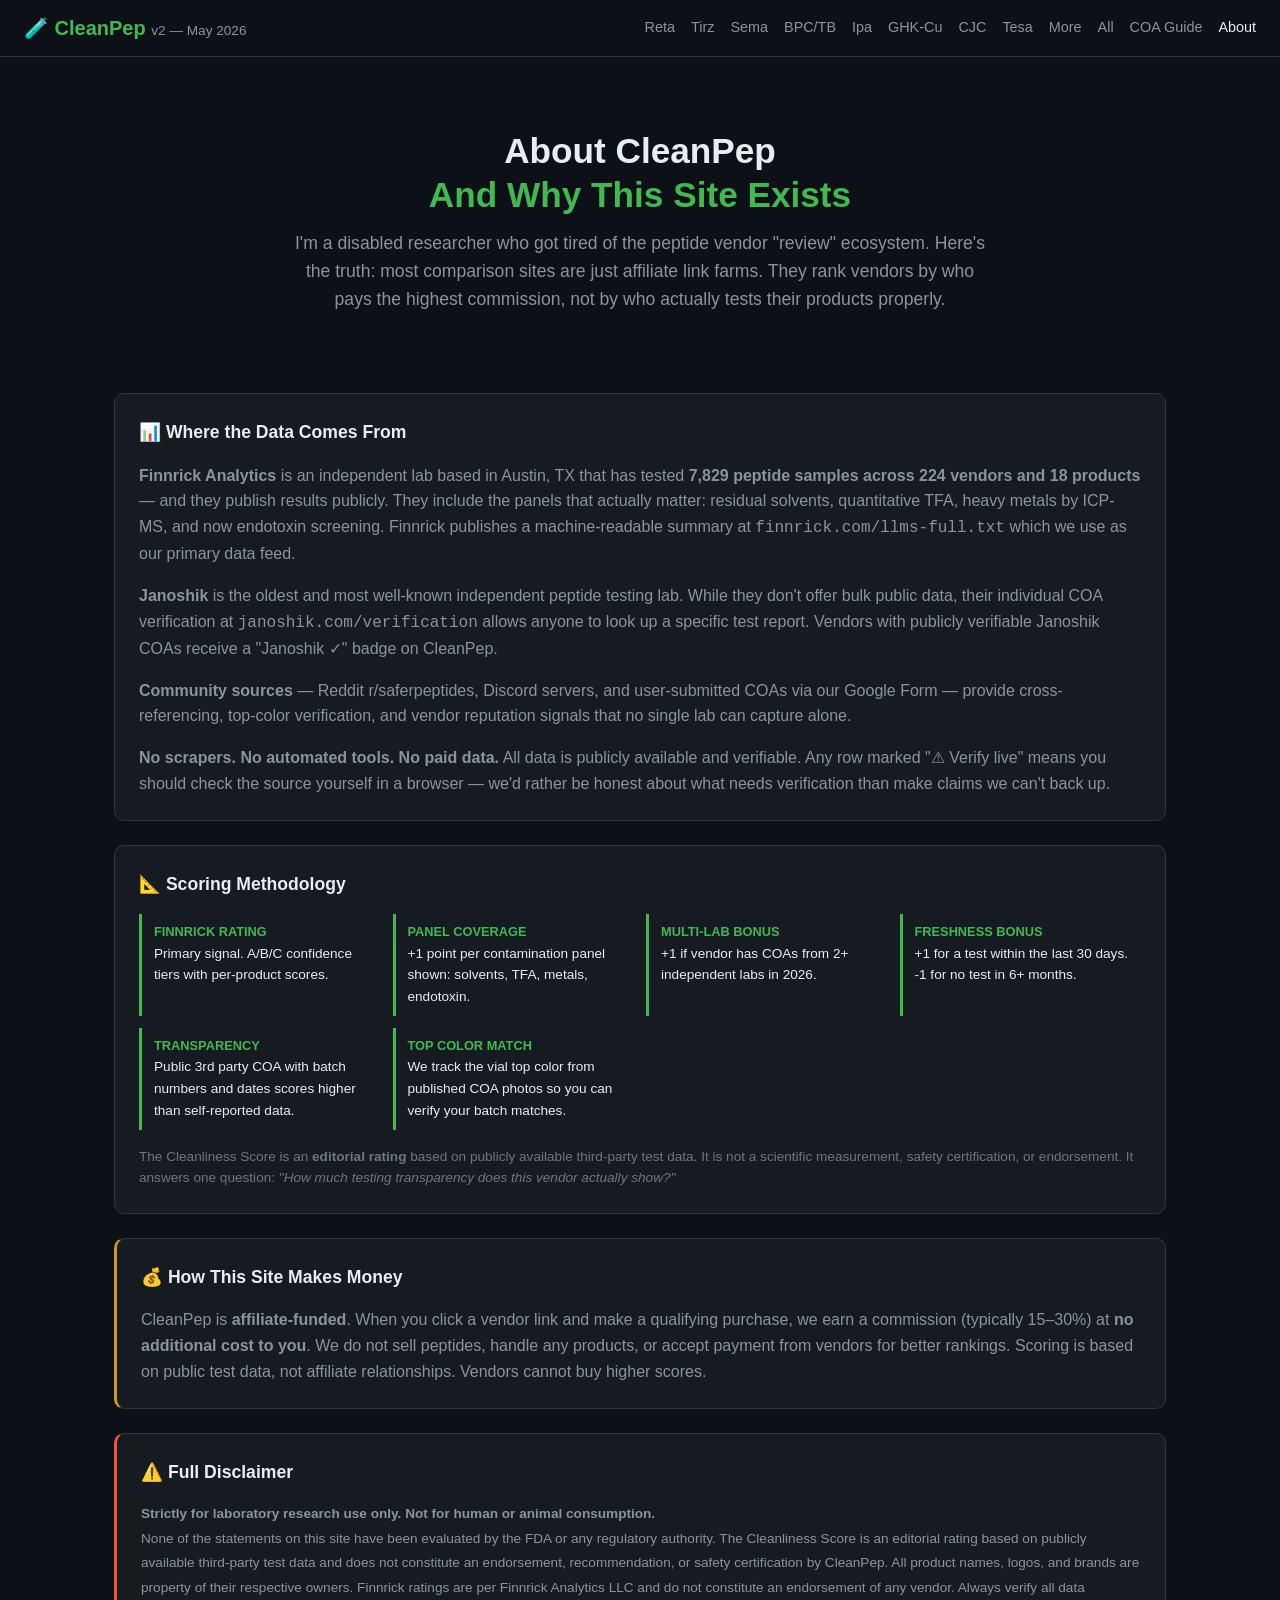
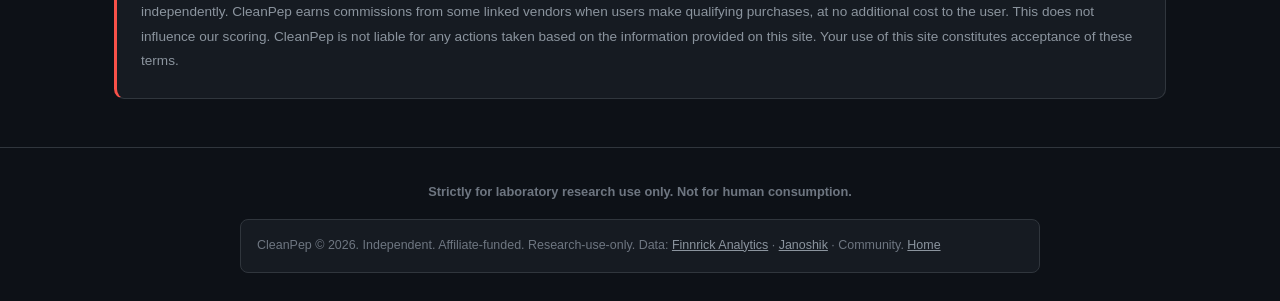
==== commit 81bfa3ef: "Fix remaining line-number artifacts in all HTML files" ====
--- a/src/about.html
+++ b/src/about.html
@@ -1,14 +1,14 @@
-1|<!DOCTYPE html>
-2|<html lang="en">
-3|<head>
-4|<meta charset="UTF-8" />
-5|<meta name="viewport" content="width=device-width, initial-scale=1.0" />
-6|<title>About CleanPep — Why This Site Exists</title>
-7|<meta name="description" content="CleanPep: independent vendor cleanliness scores from public lab data. Affiliate-funded, research-use-only, built by someone who got tired of fake lists." />
-8|<link rel="stylesheet" href="style.css" />
-9|</head>
-10|<body>
-11|<nav>
+<!DOCTYPE html>
+<html lang="en">
+<head>
+<meta charset="UTF-8" />
+<meta name="viewport" content="width=device-width, initial-scale=1.0" />
+<title>About CleanPep — Why This Site Exists</title>
+<meta name="description" content="CleanPep: independent vendor cleanliness scores from public lab data. Affiliate-funded, research-use-only, built by someone who got tired of fake lists." />
+<link rel="stylesheet" href="style.css" />
+</head>
+<body>
+<nav>
   <div><a href="/" class="logo">🧪 CleanPep <span>v2 — May 2026</span></a></div>
   <div class="links">
     <a href="retatrutide.html">Reta</a>
@@ -25,66 +25,65 @@
     <a href="about.html" class="active">About</a>
   </div>
 </nav>
-18|
-19|<div class="container">
-20|  <section class="hero">
-21|    <h1>About CleanPep<br /><em>And Why This Site Exists</em></h1>
-22|    <p class="sub">I'm a disabled researcher who got tired of the peptide vendor "review" ecosystem. Here's the truth: most comparison sites are just affiliate link farms. They rank vendors by who pays the highest commission, not by who actually tests their products properly.</p>
-23|  </section>
-24|
-25|  <div class="method">
-26|    <h3>📊 Where the Data Comes From</h3>
-27|    <p style="color:var(--text-dim);margin-bottom:1rem">
-28|      <strong>Finnrick Analytics</strong> is an independent lab based in Austin, TX that has tested <strong>7,829 peptide samples across 224 vendors and 18 products</strong> — and they publish results publicly. They include the panels that actually matter: residual solvents, quantitative TFA, heavy metals by ICP-MS, and now endotoxin screening. Finnrick publishes a machine-readable summary at <code>finnrick.com/llms-full.txt</code> which we use as our primary data feed.
-29|    </p>
-30|    <p style="color:var(--text-dim);margin-bottom:1rem">
-31|      <strong>Janoshik</strong> is the oldest and most well-known independent peptide testing lab. While they don't offer bulk public data, their individual COA verification at <code>janoshik.com/verification</code> allows anyone to look up a specific test report. Vendors with publicly verifiable Janoshik COAs receive a "Janoshik ✓" badge on CleanPep.
-32|    </p>
-33|    <p style="color:var(--text-dim);margin-bottom:1rem">
-34|      <strong>Community sources</strong> — Reddit r/saferpeptides, Discord servers, and user-submitted COAs via our Google Form — provide cross-referencing, top-color verification, and vendor reputation signals that no single lab can capture alone.
-35|    </p>
-36|    <p style="color:var(--text-dim)">
-37|      <strong>No scrapers. No automated tools. No paid data.</strong> All data is publicly available and verifiable. Any row marked "⚠ Verify live" means you should check the source yourself in a browser — we'd rather be honest about what needs verification than make claims we can't back up.
-38|    </p>
-39|  </div>
-40|
-41|  <div class="method">
-42|    <h3>📐 Scoring Methodology</h3>
-43|    <div class="method-grid">
-44|      <div class="method-item"><div class="label">Finnrick Rating</div>Primary signal. A/B/C confidence tiers with per-product scores.</div>
-45|      <div class="method-item"><div class="label">Panel Coverage</div>+1 point per contamination panel shown: solvents, TFA, metals, endotoxin.</div>
-46|      <div class="method-item"><div class="label">Multi-Lab Bonus</div>+1 if vendor has COAs from 2+ independent labs in 2026.</div>
-47|      <div class="method-item"><div class="label">Freshness Bonus</div>+1 for a test within the last 30 days. -1 for no test in 6+ months.</div>
-48|      <div class="method-item"><div class="label">Transparency</div>Public 3rd party COA with batch numbers and dates scores higher than self-reported data.</div>
-49|      <div class="method-item"><div class="label">Top Color Match</div>We track the vial top color from published COA photos so you can verify your batch matches.</div>
-50|    </div>
-51|    <p style="margin-top:1rem;font-size:.85rem;color:var(--text-muted)">
-52|      The Cleanliness Score is an <strong>editorial rating</strong> based on publicly available third-party test data. It is not a scientific measurement, safety certification, or endorsement. It answers one question: <em>"How much testing transparency does this vendor actually show?"</em>
-53|    </p>
-54|  </div>
-55|
-56|  <div class="method" style="border-left:3px solid var(--warn)">
-57|    <h3>💰 How This Site Makes Money</h3>
-58|    <p style="color:var(--text-dim)">
-59|      CleanPep is <strong>affiliate-funded</strong>. When you click a vendor link and make a qualifying purchase, we earn a commission (typically 15–30%) at <strong>no additional cost to you</strong>. We do not sell peptides, handle any products, or accept payment from vendors for better rankings. Scoring is based on public test data, not affiliate relationships. Vendors cannot buy higher scores.
-60|    </p>
-61|  </div>
-62|
-63|  <div class="method" style="border-left:3px solid var(--danger)">
-64|    <h3>⚠️ Full Disclaimer</h3>
-65|    <p style="color:var(--text-dim);font-size:.85rem;line-height:1.8">
-66|      <strong>Strictly for laboratory research use only. Not for human or animal consumption.</strong><br>
-67|      None of the statements on this site have been evaluated by the FDA or any regulatory authority. The Cleanliness Score is an editorial rating based on publicly available third-party test data and does not constitute an endorsement, recommendation, or safety certification by CleanPep. All product names, logos, and brands are property of their respective owners. Finnrick ratings are per Finnrick Analytics LLC and do not constitute an endorsement of any vendor. Always verify all data independently. CleanPep earns commissions from some linked vendors when users make qualifying purchases, at no additional cost to the user. This does not influence our scoring. CleanPep is not liable for any actions taken based on the information provided on this site. Your use of this site constitutes acceptance of these terms.
-68|    </p>
-69|  </div>
-70|</div>
-71|
-72|<footer>
-73|  <p><strong>Strictly for laboratory research use only. Not for human consumption.</strong></p>
-74|  <div class="disclaimer-box">
-75|    <p>CleanPep © 2026. Independent. Affiliate-funded. Research-use-only. Data: <a href="https://finnrick.com" target="_blank">Finnrick Analytics</a> · <a href="https://janoshik.com/verification" target="_blank">Janoshik</a> · Community. <a href="/">Home</a></p>
-76|  </div>
-77|</footer>
-78|</body>
-79|</html>
-80|+
+<div class="container">
+  <section class="hero">
+    <h1>About CleanPep<br /><em>And Why This Site Exists</em></h1>
+    <p class="sub">I'm a disabled researcher who got tired of the peptide vendor "review" ecosystem. Here's the truth: most comparison sites are just affiliate link farms. They rank vendors by who pays the highest commission, not by who actually tests their products properly.</p>
+  </section>
+
+  <div class="method">
+    <h3>📊 Where the Data Comes From</h3>
+    <p style="color:var(--text-dim);margin-bottom:1rem">
+      <strong>Finnrick Analytics</strong> is an independent lab based in Austin, TX that has tested <strong>7,829 peptide samples across 224 vendors and 18 products</strong> — and they publish results publicly. They include the panels that actually matter: residual solvents, quantitative TFA, heavy metals by ICP-MS, and now endotoxin screening. Finnrick publishes a machine-readable summary at <code>finnrick.com/llms-full.txt</code> which we use as our primary data feed.
+    </p>
+    <p style="color:var(--text-dim);margin-bottom:1rem">
+      <strong>Janoshik</strong> is the oldest and most well-known independent peptide testing lab. While they don't offer bulk public data, their individual COA verification at <code>janoshik.com/verification</code> allows anyone to look up a specific test report. Vendors with publicly verifiable Janoshik COAs receive a "Janoshik ✓" badge on CleanPep.
+    </p>
+    <p style="color:var(--text-dim);margin-bottom:1rem">
+      <strong>Community sources</strong> — Reddit r/saferpeptides, Discord servers, and user-submitted COAs via our Google Form — provide cross-referencing, top-color verification, and vendor reputation signals that no single lab can capture alone.
+    </p>
+    <p style="color:var(--text-dim)">
+      <strong>No scrapers. No automated tools. No paid data.</strong> All data is publicly available and verifiable. Any row marked "⚠ Verify live" means you should check the source yourself in a browser — we'd rather be honest about what needs verification than make claims we can't back up.
+    </p>
+  </div>
+
+  <div class="method">
+    <h3>📐 Scoring Methodology</h3>
+    <div class="method-grid">
+      <div class="method-item"><div class="label">Finnrick Rating</div>Primary signal. A/B/C confidence tiers with per-product scores.</div>
+      <div class="method-item"><div class="label">Panel Coverage</div>+1 point per contamination panel shown: solvents, TFA, metals, endotoxin.</div>
+      <div class="method-item"><div class="label">Multi-Lab Bonus</div>+1 if vendor has COAs from 2+ independent labs in 2026.</div>
+      <div class="method-item"><div class="label">Freshness Bonus</div>+1 for a test within the last 30 days. -1 for no test in 6+ months.</div>
+      <div class="method-item"><div class="label">Transparency</div>Public 3rd party COA with batch numbers and dates scores higher than self-reported data.</div>
+      <div class="method-item"><div class="label">Top Color Match</div>We track the vial top color from published COA photos so you can verify your batch matches.</div>
+    </div>
+    <p style="margin-top:1rem;font-size:.85rem;color:var(--text-muted)">
+      The Cleanliness Score is an <strong>editorial rating</strong> based on publicly available third-party test data. It is not a scientific measurement, safety certification, or endorsement. It answers one question: <em>"How much testing transparency does this vendor actually show?"</em>
+    </p>
+  </div>
+
+  <div class="method" style="border-left:3px solid var(--warn)">
+    <h3>💰 How This Site Makes Money</h3>
+    <p style="color:var(--text-dim)">
+      CleanPep is <strong>affiliate-funded</strong>. When you click a vendor link and make a qualifying purchase, we earn a commission (typically 15–30%) at <strong>no additional cost to you</strong>. We do not sell peptides, handle any products, or accept payment from vendors for better rankings. Scoring is based on public test data, not affiliate relationships. Vendors cannot buy higher scores.
+    </p>
+  </div>
+
+  <div class="method" style="border-left:3px solid var(--danger)">
+    <h3>⚠️ Full Disclaimer</h3>
+    <p style="color:var(--text-dim);font-size:.85rem;line-height:1.8">
+      <strong>Strictly for laboratory research use only. Not for human or animal consumption.</strong><br>
+      None of the statements on this site have been evaluated by the FDA or any regulatory authority. The Cleanliness Score is an editorial rating based on publicly available third-party test data and does not constitute an endorsement, recommendation, or safety certification by CleanPep. All product names, logos, and brands are property of their respective owners. Finnrick ratings are per Finnrick Analytics LLC and do not constitute an endorsement of any vendor. Always verify all data independently. CleanPep earns commissions from some linked vendors when users make qualifying purchases, at no additional cost to the user. This does not influence our scoring. CleanPep is not liable for any actions taken based on the information provided on this site. Your use of this site constitutes acceptance of these terms.
+    </p>
+  </div>
+</div>
+
+<footer>
+  <p><strong>Strictly for laboratory research use only. Not for human consumption.</strong></p>
+  <div class="disclaimer-box">
+    <p>CleanPep © 2026. Independent. Affiliate-funded. Research-use-only. Data: <a href="https://finnrick.com" target="_blank">Finnrick Analytics</a> · <a href="https://janoshik.com/verification" target="_blank">Janoshik</a> · Community. <a href="/">Home</a></p>
+  </div>
+</footer>
+</body>
+</html>
--- a/src/style.css
+++ b/src/style.css
@@ -151,7 +151,7 @@
 /* ─── Table ─── */
 .table-wrap { overflow-x: auto; margin-bottom: 2rem; }
 table { width: 100%; border-collapse: collapse; font-size: 0.85rem; }
-thead { position: sticky; top: 60px; z-index: 10; }
+thead { position: sticky; top: 72px; z-index: 10; }
 th {
   background: var(--bg-card); color: var(--text-dim); font-weight: 600;
   padding: 0.6rem 0.75rem; text-align: left; border-bottom: 2px solid var(--border);
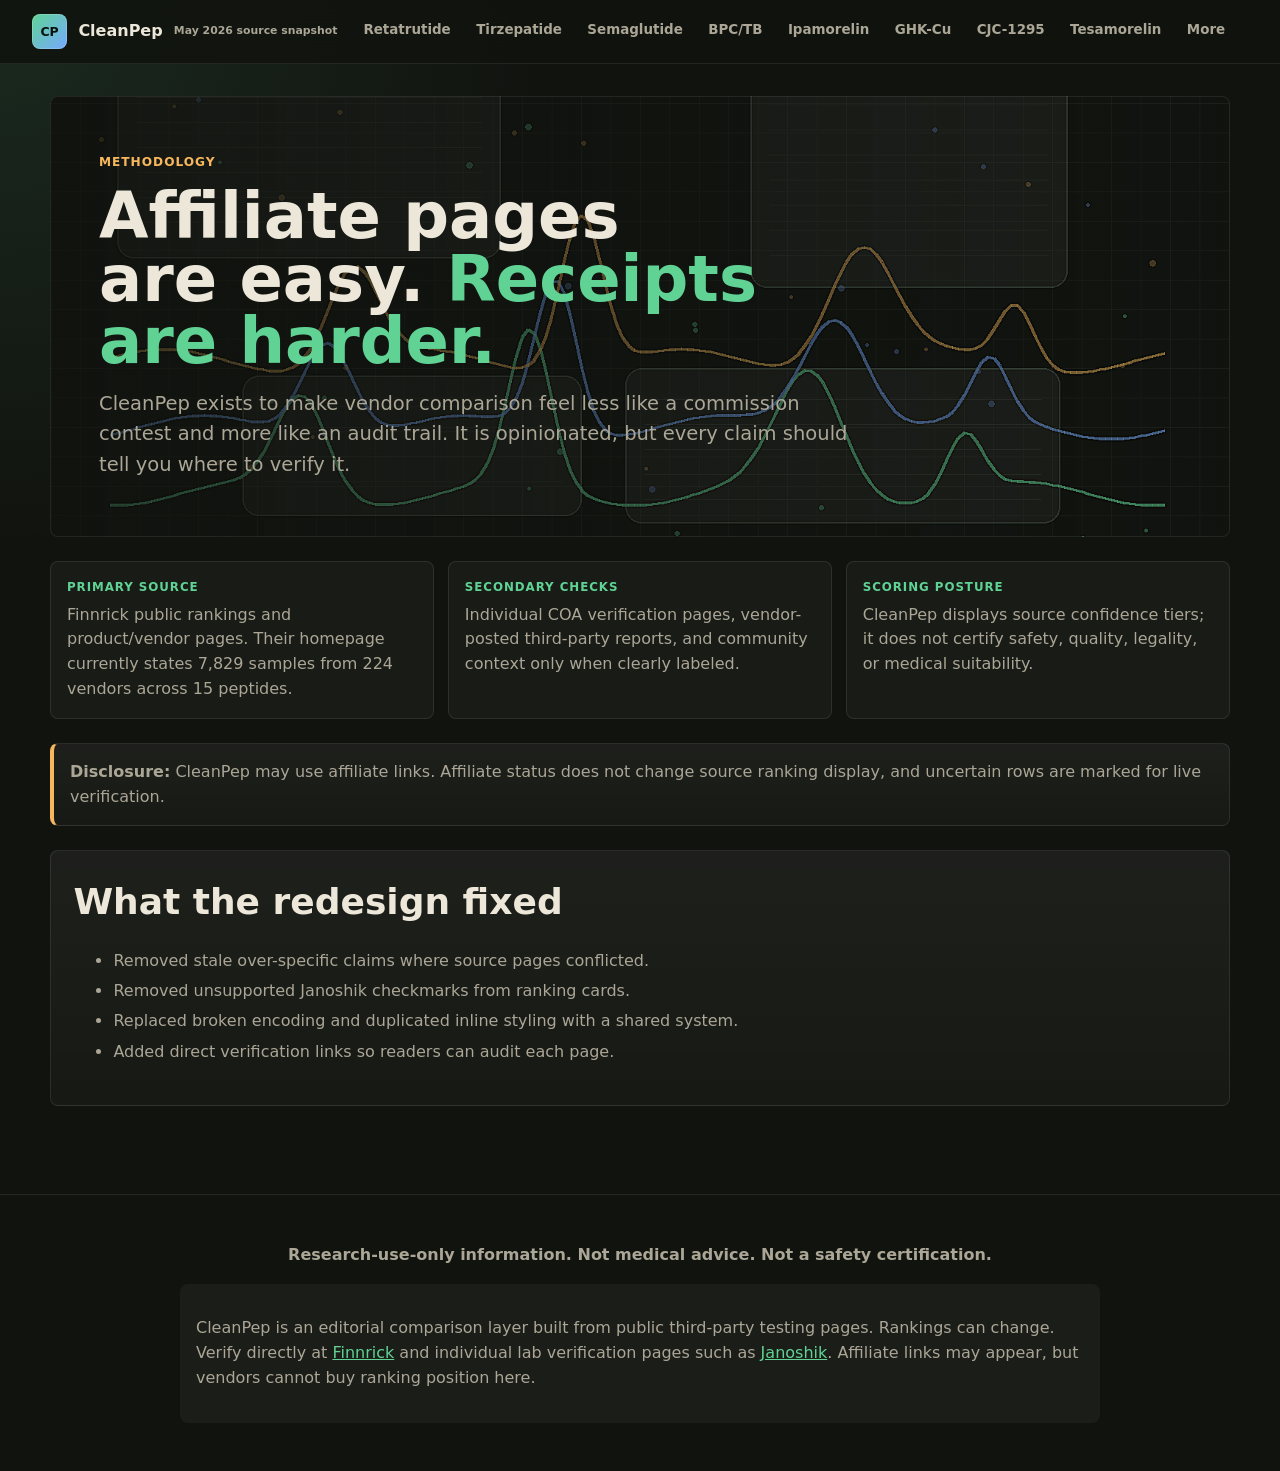
==== commit 8284b4f2: "Polish CleanPep research dashboard" ====
--- a/src/about.html
+++ b/src/about.html
@@ -1,89 +1,24 @@
 <!DOCTYPE html>
 <html lang="en">
 <head>
-<meta charset="UTF-8" />
-<meta name="viewport" content="width=device-width, initial-scale=1.0" />
-<title>About CleanPep — Why This Site Exists</title>
-<meta name="description" content="CleanPep: independent vendor cleanliness scores from public lab data. Affiliate-funded, research-use-only, built by someone who got tired of fake lists." />
-<link rel="stylesheet" href="style.css" />
+<meta charset="UTF-8">
+<meta name="viewport" content="width=device-width, initial-scale=1.0">
+<title>About CleanPep - Methodology and disclosures</title>
+<meta name="description" content="How CleanPep uses public third-party testing pages, verification links, and conservative editorial labels.">
+<link rel="preload" as="image" href="assets/cleanpep-data-field.png">
+<link rel="stylesheet" href="style.css">
+<script src="script.js" defer></script>
 </head>
-<body>
-<nav>
-  <div><a href="/" class="logo">🧪 CleanPep <span>v2 — May 2026</span></a></div>
-  <div class="links">
-    <a href="retatrutide.html">Reta</a>
-    <a href="tirzepatide.html">Tirz</a>
-    <a href="semaglutide.html">Sema</a>
-    <a href="bpc157.html">BPC/TB</a>
-    <a href="ipamorelin.html">Ipa</a>
-    <a href="ghk-cu.html">GHK-Cu</a>
-    <a href="cjc-1295.html">CJC</a>
-    <a href="tesamorelin.html">Tesa</a>
-    <a href="more-products.html">More</a>
-    <a href="all-products.html">All</a>
-    <a href="coa-guide.html">COA Guide</a>
-    <a href="about.html" class="active">About</a>
+<body><nav class="site-nav">
+  <a href="index.html" class="brand" aria-label="CleanPep home"><span class="brand-mark">CP</span><span>CleanPep</span><small>May 2026 source snapshot</small></a>
+  <div class="nav-links"><a href="retatrutide.html">Retatrutide</a><a href="tirzepatide.html">Tirzepatide</a><a href="semaglutide.html">Semaglutide</a><a href="bpc157.html">BPC/TB</a><a href="ipamorelin.html">Ipamorelin</a><a href="ghk-cu.html">GHK-Cu</a><a href="cjc-1295.html">CJC-1295</a><a href="tesamorelin.html">Tesamorelin</a><a href="more-products.html">More</a><a href="all-products.html">All</a><a href="coa-guide.html">COA Guide</a><a href="about.html" class="active">About</a></div>
+</nav><main class="container page-shell"><section class="hero compact" data-reveal><div class="eyebrow">Methodology</div><h1>Affiliate pages are easy. <em>Receipts are harder.</em></h1><p class="sub">CleanPep exists to make vendor comparison feel less like a commission contest and more like an audit trail. It is opinionated, but every claim should tell you where to verify it.</p></section>
+<section class="method-grid wide" data-reveal><div class="method-item"><div class="label">Primary source</div>Finnrick public rankings and product/vendor pages. Their homepage currently states 7,829 samples from 224 vendors across 15 peptides.</div><div class="method-item"><div class="label">Secondary checks</div>Individual COA verification pages, vendor-posted third-party reports, and community context only when clearly labeled.</div><div class="method-item"><div class="label">Scoring posture</div>CleanPep displays source confidence tiers; it does not certify safety, quality, legality, or medical suitability.</div></section>
+<div class="notice caution" data-reveal><strong>Disclosure:</strong> CleanPep may use affiliate links. Affiliate status does not change source ranking display, and uncertain rows are marked for live verification.</div>
+<section class="data-section" data-reveal><h2>What the redesign fixed</h2><ul class="check-list"><li>Removed stale over-specific claims where source pages conflicted.</li><li>Removed unsupported Janoshik checkmarks from ranking cards.</li><li>Replaced broken encoding and duplicated inline styling with a shared system.</li><li>Added direct verification links so readers can audit each page.</li></ul></section>
+</main><footer>
+  <p><strong>Research-use-only information. Not medical advice. Not a safety certification.</strong></p>
+  <div class="disclaimer-box">
+    <p>CleanPep is an editorial comparison layer built from public third-party testing pages. Rankings can change. Verify directly at <a href="https://www.finnrick.com/" target="_blank" rel="noopener">Finnrick</a> and individual lab verification pages such as <a href="https://janoshik.com/verification" target="_blank" rel="noopener">Janoshik</a>. Affiliate links may appear, but vendors cannot buy ranking position here.</p>
   </div>
-</nav>
-
-<div class="container">
-  <section class="hero">
-    <h1>About CleanPep<br /><em>And Why This Site Exists</em></h1>
-    <p class="sub">I'm a disabled researcher who got tired of the peptide vendor "review" ecosystem. Here's the truth: most comparison sites are just affiliate link farms. They rank vendors by who pays the highest commission, not by who actually tests their products properly.</p>
-  </section>
-
-  <div class="method">
-    <h3>📊 Where the Data Comes From</h3>
-    <p style="color:var(--text-dim);margin-bottom:1rem">
-      <strong>Finnrick Analytics</strong> is an independent lab based in Austin, TX that has tested <strong>7,829 peptide samples across 224 vendors and 18 products</strong> — and they publish results publicly. They include the panels that actually matter: residual solvents, quantitative TFA, heavy metals by ICP-MS, and now endotoxin screening. Finnrick publishes a machine-readable summary at <code>finnrick.com/llms-full.txt</code> which we use as our primary data feed.
-    </p>
-    <p style="color:var(--text-dim);margin-bottom:1rem">
-      <strong>Janoshik</strong> is the oldest and most well-known independent peptide testing lab. While they don't offer bulk public data, their individual COA verification at <code>janoshik.com/verification</code> allows anyone to look up a specific test report. Vendors with publicly verifiable Janoshik COAs receive a "Janoshik ✓" badge on CleanPep.
-    </p>
-    <p style="color:var(--text-dim);margin-bottom:1rem">
-      <strong>Community sources</strong> — Reddit r/saferpeptides, Discord servers, and user-submitted COAs via our Google Form — provide cross-referencing, top-color verification, and vendor reputation signals that no single lab can capture alone.
-    </p>
-    <p style="color:var(--text-dim)">
-      <strong>No scrapers. No automated tools. No paid data.</strong> All data is publicly available and verifiable. Any row marked "⚠ Verify live" means you should check the source yourself in a browser — we'd rather be honest about what needs verification than make claims we can't back up.
-    </p>
-  </div>
-
-  <div class="method">
-    <h3>📐 Scoring Methodology</h3>
-    <div class="method-grid">
-      <div class="method-item"><div class="label">Finnrick Rating</div>Primary signal. A/B/C confidence tiers with per-product scores.</div>
-      <div class="method-item"><div class="label">Panel Coverage</div>+1 point per contamination panel shown: solvents, TFA, metals, endotoxin.</div>
-      <div class="method-item"><div class="label">Multi-Lab Bonus</div>+1 if vendor has COAs from 2+ independent labs in 2026.</div>
-      <div class="method-item"><div class="label">Freshness Bonus</div>+1 for a test within the last 30 days. -1 for no test in 6+ months.</div>
-      <div class="method-item"><div class="label">Transparency</div>Public 3rd party COA with batch numbers and dates scores higher than self-reported data.</div>
-      <div class="method-item"><div class="label">Top Color Match</div>We track the vial top color from published COA photos so you can verify your batch matches.</div>
-    </div>
-    <p style="margin-top:1rem;font-size:.85rem;color:var(--text-muted)">
-      The Cleanliness Score is an <strong>editorial rating</strong> based on publicly available third-party test data. It is not a scientific measurement, safety certification, or endorsement. It answers one question: <em>"How much testing transparency does this vendor actually show?"</em>
-    </p>
-  </div>
-
-  <div class="method" style="border-left:3px solid var(--warn)">
-    <h3>💰 How This Site Makes Money</h3>
-    <p style="color:var(--text-dim)">
-      CleanPep is <strong>affiliate-funded</strong>. When you click a vendor link and make a qualifying purchase, we earn a commission (typically 15–30%) at <strong>no additional cost to you</strong>. We do not sell peptides, handle any products, or accept payment from vendors for better rankings. Scoring is based on public test data, not affiliate relationships. Vendors cannot buy higher scores.
-    </p>
-  </div>
-
-  <div class="method" style="border-left:3px solid var(--danger)">
-    <h3>⚠️ Full Disclaimer</h3>
-    <p style="color:var(--text-dim);font-size:.85rem;line-height:1.8">
-      <strong>Strictly for laboratory research use only. Not for human or animal consumption.</strong><br>
-      None of the statements on this site have been evaluated by the FDA or any regulatory authority. The Cleanliness Score is an editorial rating based on publicly available third-party test data and does not constitute an endorsement, recommendation, or safety certification by CleanPep. All product names, logos, and brands are property of their respective owners. Finnrick ratings are per Finnrick Analytics LLC and do not constitute an endorsement of any vendor. Always verify all data independently. CleanPep earns commissions from some linked vendors when users make qualifying purchases, at no additional cost to the user. This does not influence our scoring. CleanPep is not liable for any actions taken based on the information provided on this site. Your use of this site constitutes acceptance of these terms.
-    </p>
-  </div>
-</div>
-
-<footer>
-  <p><strong>Strictly for laboratory research use only. Not for human consumption.</strong></p>
-  <div class="disclaimer-box">
-    <p>CleanPep © 2026. Independent. Affiliate-funded. Research-use-only. Data: <a href="https://finnrick.com" target="_blank">Finnrick Analytics</a> · <a href="https://janoshik.com/verification" target="_blank">Janoshik</a> · Community. <a href="/">Home</a></p>
-  </div>
-</footer>
-</body>
-</html>
+</footer></body></html>
--- a/src/style.css
+++ b/src/style.css
@@ -1,211 +1,243 @@
-/* CleanPep — Dark-mode, mobile-first, shared stylesheet */
 :root {
-  --bg: #0d1117;
-  --bg-card: #161b22;
-  --bg-card-hover: #1c2333;
-  --border: #30363d;
-  --text: #e6edf3;
-  --text-dim: #8b949e;
-  --text-muted: #6e7681;
-  --accent: #3fb950;
-  --accent-dim: #2ea043;
-  --warn: #d2991d;
-  --warn-bg: #3d2e00;
-  --danger: #f85149;
-  --danger-bg: #490202;
-  --blue: #58a6ff;
-  --purple: #bc8cff;
-  --score-9: #3fb950;
-  --score-7: #d2991d;
-  --score-5: #f0883e;
-  --score-3: #f85149;
-  --font: -apple-system, BlinkMacSystemFont, 'Segoe UI', Helvetica, Arial, sans-serif;
-}
-
-* { box-sizing: border-box; margin: 0; padding: 0; }
-html { scroll-behavior: smooth; font-size: 16px; }
+  --bg: #11130f;
+  --panel: #181b16;
+  --panel-2: #20241d;
+  --ink: #ece7d9;
+  --muted: #aba696;
+  --soft: #787464;
+  --green: #60d394;
+  --blue: #75a9ff;
+  --amber: #f7b75c;
+  --rose: #ff817d;
+  --shadow: 0 18px 50px rgb(0 0 0 / 0.32);
+  --font: Inter, ui-sans-serif, system-ui, -apple-system, BlinkMacSystemFont, "Segoe UI", Arial, sans-serif;
+}
+* { box-sizing: border-box; }
+html { scroll-behavior: smooth; }
 body {
-  background: var(--bg);
-  color: var(--text);
+  margin: 0;
+  color: var(--ink);
+  background: radial-gradient(circle at top left, rgb(96 211 148 / 0.12), transparent 34rem), var(--bg);
   font-family: var(--font);
-  line-height: 1.6;
-  min-height: 100vh;
-}
-
-/* ─── Nav ─── */
-nav {
-  position: sticky; top: 0; z-index: 100;
-  background: var(--bg);
-  border-bottom: 1px solid var(--border);
-  padding: 0.75rem 1.5rem;
-  display: flex; align-items: center; justify-content: space-between;
-  flex-wrap: wrap; gap: 0.5rem;
-  backdrop-filter: blur(12px);
-}
-nav .logo { font-size: 1.25rem; font-weight: 700; color: var(--accent); text-decoration: none; }
-nav .logo span { color: var(--text-dim); font-weight: 400; font-size: 0.85rem; }
-nav .links { display: flex; gap: 1rem; flex-wrap: wrap; }
-nav .links a { color: var(--text-dim); text-decoration: none; font-size: 0.9rem; transition: color 0.15s; }
-nav .links a:hover, nav .links a.active { color: var(--text); }
-
-/* ─── Layout ─── */
-.container { max-width: 1100px; margin: 0 auto; padding: 1.5rem; }
-
-/* ─── Hero ─── */
-.hero { padding: 3rem 0 2rem; text-align: center; }
-.hero h1 { font-size: 2.2rem; font-weight: 800; line-height: 1.25; margin-bottom: 0.75rem; }
-.hero h1 em { font-style: normal; color: var(--accent); }
-.hero .sub { font-size: 1.1rem; color: var(--text-dim); max-width: 700px; margin: 0 auto 1.5rem; }
-.hero .cta { display: inline-flex; gap: 0.75rem; flex-wrap: wrap; justify-content: center; }
-.hero .btn {
-  display: inline-block; padding: 0.6rem 1.5rem; border-radius: 8px;
-  font-weight: 600; text-decoration: none; font-size: 0.95rem;
-  transition: background 0.15s, transform 0.1s;
-}
-.hero .btn:hover { transform: translateY(-1px); }
-.btn-accent { background: var(--accent); color: #000; }
-.btn-accent:hover { background: var(--accent-dim); }
-.btn-outline { border: 1px solid var(--border); color: var(--text); }
-.btn-outline:hover { background: var(--bg-card); }
-
-/* ─── Section Headers ─── */
-.section-title { font-size: 1.5rem; font-weight: 700; margin: 2.5rem 0 1rem; }
-.section-title .badge { font-size: 0.75rem; font-weight: 600; padding: 0.2rem 0.6rem; border-radius: 20px; margin-left: 0.5rem; vertical-align: middle; }
-.badge-new { background: var(--accent); color: #000; }
-.badge-verified { background: var(--purple); color: #000; }
-.badge-warn { background: var(--warn); color: #000; }
-
-/* ─── Featured Cards ─── */
-.featured-grid { display: grid; grid-template-columns: repeat(auto-fill, minmax(320px, 1fr)); gap: 1rem; margin-bottom: 2rem; }
-.card {
-  background: var(--bg-card);
-  border: 1px solid var(--border);
-  border-radius: 12px;
-  padding: 1.25rem;
-  display: flex; flex-direction: column;
-  transition: border-color 0.15s, transform 0.1s;
-}
-.card:hover { border-color: var(--text-dim); transform: translateY(-2px); }
-.card .rank { font-size: 0.75rem; text-transform: uppercase; font-weight: 700; color: var(--text-muted); letter-spacing: 0.05em; margin-bottom: 0.25rem; }
-.card .vendor-name { font-size: 1.2rem; font-weight: 700; margin-bottom: 0.75rem; }
-.card .score-row { display: flex; align-items: center; gap: 0.75rem; margin-bottom: 0.75rem; }
-.card .score {
-  width: 56px; height: 56px; border-radius: 50%;
-  display: flex; align-items: center; justify-content: center;
-  font-size: 1.5rem; font-weight: 800; color: #000;
-  flex-shrink: 0;
-}
-.score-hi { background: var(--score-9); }
-.score-mid { background: var(--score-7); }
-.score-lo { background: var(--score-5); }
-.score-na { background: var(--score-3); }
-.card .score-label { font-size: 0.8rem; color: var(--text-dim); }
-.card .score-label strong { color: var(--text); }
-.card .lab-badges { display: flex; gap: 0.5rem; flex-wrap: wrap; margin-bottom: 0.75rem; }
-.card .lab-badge {
-  font-size: 0.7rem; font-weight: 700; padding: 0.2rem 0.6rem; border-radius: 4px;
-  text-transform: uppercase; letter-spacing: 0.05em;
-}
-.lab-finnrick { background: #1a3a2a; color: var(--accent); border: 1px solid #2ea043; }
-.lab-janoshik { background: #1a1a3a; color: var(--purple); border: 1px solid #6e40c9; }
-.lab-unverified { background: transparent; color: var(--text-muted); border: 1px dashed var(--border); }
-
-.card .top-color {
-  display: flex; align-items: center; gap: 0.5rem; margin-bottom: 0.25rem;
-  font-size: 0.85rem;
-}
-.card .color-swatch {
-  width: 18px; height: 18px; border-radius: 50%;
-  border: 1px solid var(--border); flex-shrink: 0;
-}
-.color-blue { background: #2188ff; }
-.color-green { background: #3fb950; }
-.color-clear { background: #e6edf3; }
-.color-red { background: #f85149; }
-.color-black { background: #1c1c1c; border-color: #666; }
-.color-unknown { background: repeating-linear-gradient(45deg, #333, #333 2px, #222 2px, #222 4px); }
-.card .batch-date { font-size: 0.8rem; color: var(--text-dim); margin-bottom: 0.5rem; }
-.card .batch-date .stale { color: var(--warn); font-weight: 600; }
-.card .procon { font-size: 0.85rem; margin-bottom: 1rem; flex: 1; }
-.card .procon .pro { color: var(--accent); }
-.card .procon .con { color: var(--danger); }
-.card .card-actions { display: flex; gap: 0.5rem; flex-wrap: wrap; margin-top: auto; }
-.card .card-btn {
-  display: inline-block; padding: 0.4rem 1rem; border-radius: 6px;
-  font-size: 0.85rem; font-weight: 600; text-decoration: none;
-  transition: background 0.15s;
-}
-.card .card-btn:hover { opacity: 0.9; }
-
-/* ─── Expandable Full List ─── */
-.expand-toggle {
-  display: flex; align-items: center; gap: 0.5rem; cursor: pointer;
-  font-size: 0.95rem; font-weight: 600; color: var(--text-dim);
-  padding: 0.75rem 0; border: none; background: none;
-  margin: 1rem 0;
-}
-.expand-toggle:hover { color: var(--text); }
-.expand-toggle .arrow { transition: transform 0.2s; font-size: 0.8rem; }
-.expand-toggle.open .arrow { transform: rotate(90deg); }
-
-/* ─── Table ─── */
-.table-wrap { overflow-x: auto; margin-bottom: 2rem; }
-table { width: 100%; border-collapse: collapse; font-size: 0.85rem; }
-thead { position: sticky; top: 72px; z-index: 10; }
-th {
-  background: var(--bg-card); color: var(--text-dim); font-weight: 600;
-  padding: 0.6rem 0.75rem; text-align: left; border-bottom: 2px solid var(--border);
-  white-space: nowrap; font-size: 0.78rem; text-transform: uppercase; letter-spacing: 0.03em;
-}
-td { padding: 0.55rem 0.75rem; border-bottom: 1px solid var(--border); white-space: nowrap; }
-tr:hover td { background: var(--bg-card-hover); }
-td.mini-score {
-  width: 36px; height: 36px; border-radius: 50%;
-  display: inline-flex; align-items: center; justify-content: center;
-  font-weight: 700; font-size: 0.85rem; color: #000;
-}
-.tr-stale td { opacity: 0.6; }
-
-/* ─── Source Bar ─── */
+  line-height: 1.55;
+  overflow-x: hidden;
+}
+a { color: inherit; }
+.site-nav {
+  position: sticky;
+  top: 0;
+  z-index: 20;
+  display: flex;
+  align-items: center;
+  justify-content: space-between;
+  gap: 1rem;
+  padding: 0.78rem clamp(1rem, 3vw, 2rem);
+  border-bottom: 1px solid rgb(255 255 255 / 0.08);
+  background: rgb(17 19 15 / 0.86);
+  backdrop-filter: blur(18px);
+}
+.brand {
+  display: inline-flex;
+  align-items: center;
+  gap: 0.7rem;
+  text-decoration: none;
+  font-weight: 800;
+  letter-spacing: 0;
+  white-space: nowrap;
+}
+.brand-mark {
+  display: inline-grid;
+  place-items: center;
+  width: 2.2rem;
+  height: 2.2rem;
+  border-radius: 8px;
+  background: linear-gradient(135deg, var(--green), var(--blue));
+  color: #08110c;
+  font-size: 0.78rem;
+  box-shadow: 0 0 0 1px rgb(255 255 255 / 0.18) inset;
+}
+.brand small { display: block; color: var(--muted); font-weight: 600; font-size: 0.68rem; }
+.nav-links { display: flex; align-items: center; gap: 0.35rem; max-width: 100%; overflow-x: auto; padding-bottom: 0.15rem; }
+.nav-links { scrollbar-width: none; }
+.nav-links::-webkit-scrollbar { display: none; }
+.nav-links a {
+  flex: 0 0 auto;
+  color: var(--muted);
+  text-decoration: none;
+  font-size: 0.84rem;
+  font-weight: 700;
+  padding: 0.45rem 0.62rem;
+  border-radius: 7px;
+  transition: color 160ms ease, background 160ms ease;
+}
+.nav-links a:hover, .nav-links a.active { color: var(--ink); background: rgb(255 255 255 / 0.08); }
+.container { width: min(1180px, calc(100% - 2rem)); margin: 0 auto; }
+.page-shell { padding: 2rem 0 4rem; }
+.hero {
+  position: relative;
+  isolation: isolate;
+  overflow: hidden;
+  min-height: 520px;
+  display: grid;
+  grid-template-columns: minmax(0, 1.1fr) minmax(280px, 0.62fr);
+  align-items: end;
+  gap: 2rem;
+  padding: clamp(3rem, 7vw, 6rem) clamp(1rem, 5vw, 4rem) 3rem;
+  background: linear-gradient(90deg, rgb(17 19 15 / 0.78), rgb(17 19 15 / 0.40)), url("assets/cleanpep-data-field.png") center/cover;
+  border-bottom: 1px solid rgb(255 255 255 / 0.08);
+}
+.hero.compact {
+  min-height: auto;
+  display: block;
+  margin-bottom: 1.2rem;
+  padding: 3.5rem clamp(1.2rem, 4vw, 3rem);
+  border: 1px solid rgb(255 255 255 / 0.08);
+  border-radius: 8px;
+}
+.hero h1 {
+  max-width: 850px;
+  margin: 0;
+  font-size: clamp(2.25rem, 7vw, 5.7rem);
+  line-height: 0.98;
+  letter-spacing: 0;
+  text-wrap: balance;
+}
+.hero.compact h1 { font-size: clamp(2rem, 5vw, 4.2rem); }
+.hero h1 em { color: var(--green); font-style: normal; }
+.eyebrow {
+  margin: 0 0 0.85rem;
+  color: var(--amber);
+  font-size: 0.76rem;
+  font-weight: 900;
+  text-transform: uppercase;
+  letter-spacing: 0.08em;
+}
+.sub { max-width: 760px; color: var(--muted); font-size: clamp(1rem, 2vw, 1.22rem); margin: 1rem 0 0; }
+.hero-actions { display: flex; gap: 0.7rem; flex-wrap: wrap; margin-top: 1.5rem; }
+.btn, .card-btn {
+  display: inline-flex;
+  align-items: center;
+  justify-content: center;
+  min-height: 2.35rem;
+  padding: 0.62rem 0.92rem;
+  border-radius: 7px;
+  text-decoration: none;
+  font-weight: 850;
+  font-size: 0.9rem;
+  border: 1px solid rgb(255 255 255 / 0.12);
+  transition: transform 160ms ease, border-color 160ms ease, background 160ms ease;
+}
+.btn:hover, .card-btn:hover { transform: translateY(-1px); border-color: rgb(255 255 255 / 0.32); }
+.btn-accent, .card-btn.primary { background: var(--green); color: #07100b; border-color: transparent; }
+.btn-outline { color: var(--ink); background: rgb(255 255 255 / 0.07); }
+.hero-panel {
+  display: grid;
+  grid-template-columns: repeat(2, minmax(0, 1fr));
+  gap: 0.75rem;
+  padding: 0.9rem;
+  border: 1px solid rgb(255 255 255 / 0.11);
+  border-radius: 8px;
+  background: rgb(14 16 13 / 0.66);
+  box-shadow: var(--shadow);
+}
+.hero-panel div { padding: 1rem; border-radius: 8px; background: rgb(255 255 255 / 0.07); }
+.hero-panel span { display: block; font-size: clamp(1.6rem, 4vw, 2.7rem); font-weight: 900; color: var(--green); }
+.hero-panel small { color: var(--muted); font-weight: 700; }
+.source-bar, .notice, .data-section {
+  border: 1px solid rgb(255 255 255 / 0.09);
+  border-radius: 8px;
+  background: linear-gradient(180deg, rgb(255 255 255 / 0.055), rgb(255 255 255 / 0.028));
+}
 .source-bar {
-  background: var(--bg-card); border: 1px solid var(--border); border-radius: 10px;
-  padding: 1rem 1.25rem; margin-bottom: 2rem;
-  display: flex; flex-wrap: wrap; gap: 1rem; align-items: center; justify-content: space-between;
-}
-.source-bar .src-item { display: flex; align-items: center; gap: 0.5rem; font-size: 0.85rem; }
-.source-bar .src-dot { width: 8px; height: 8px; border-radius: 50%; }
-.src-dot-live { background: var(--accent); }
-.src-dot-stale { background: var(--warn); }
-.source-bar .last-updated { color: var(--text-muted); font-size: 0.8rem; }
-
-/* ─── Top Color Reference ─── */
-.color-legend { display: flex; gap: 1rem; flex-wrap: wrap; margin: 0.5rem 0 1rem; }
-.color-legend .leg-item { display: flex; align-items: center; gap: 0.35rem; font-size: 0.8rem; color: var(--text-dim); }
-
-/* ─── Footer ─── */
-footer {
-  border-top: 1px solid var(--border); padding: 2rem 1.5rem;
-  text-align: center; font-size: 0.8rem; color: var(--text-muted); line-height: 1.8;
-}
-footer a { color: var(--text-dim); }
-footer .disclaimer-box {
-  background: var(--bg-card); border: 1px solid var(--border); border-radius: 8px;
-  padding: 1rem; max-width: 800px; margin: 1rem auto 0; font-size: 0.78rem;
-  text-align: left; line-height: 1.6;
-}
-
-/* ─── Methodology ─── */
-.method { background: var(--bg-card); border: 1px solid var(--border); border-radius: 10px; padding: 1.5rem; margin: 1.5rem 0; }
-.method h3 { font-size: 1.1rem; margin-bottom: 1rem; }
-.method-grid { display: grid; grid-template-columns: repeat(auto-fill, minmax(200px, 1fr)); gap: 0.75rem; }
-.method-item { font-size: 0.85rem; padding: 0.5rem 0.75rem; border-left: 3px solid var(--accent); }
-.method-item .label { font-weight: 700; color: var(--accent); font-size: 0.8rem; text-transform: uppercase; }
-
-/* ─── Responsive ─── */
-@media (max-width: 640px) {
-  .hero h1 { font-size: 1.5rem; }
-  .featured-grid { grid-template-columns: 1fr; }
-  nav { padding: 0.5rem 1rem; }
-  .container { padding: 1rem; }
-  .source-bar { flex-direction: column; align-items: flex-start; }
-}
+  display: flex;
+  flex-wrap: wrap;
+  gap: 0.85rem 1.1rem;
+  align-items: center;
+  padding: 0.9rem 1rem;
+  margin: 1.2rem 0 2rem;
+  color: var(--muted);
+  font-size: 0.88rem;
+}
+.src-item { display: inline-flex; align-items: center; gap: 0.45rem; }
+.src-dot { width: 0.55rem; height: 0.55rem; border-radius: 50%; background: var(--soft); }
+.src-dot.live { background: var(--green); box-shadow: 0 0 18px rgb(96 211 148 / 0.6); }
+.src-dot.caution { background: var(--amber); }
+.src-dot.neutral { background: var(--blue); }
+.section-heading { display: flex; justify-content: space-between; align-items: end; gap: 1rem; margin-bottom: 1rem; }
+h2 { margin: 0; font-size: clamp(1.5rem, 3vw, 2.25rem); letter-spacing: 0; }
+.data-section { padding: clamp(1rem, 3vw, 1.4rem); margin: 1.5rem 0; }
+.product-grid, .featured-grid { display: grid; grid-template-columns: repeat(auto-fit, minmax(260px, 1fr)); gap: 0.85rem; }
+.product-card, .vendor-card {
+  position: relative;
+  min-height: 100%;
+  padding: 1rem;
+  border-radius: 8px;
+  border: 1px solid rgb(255 255 255 / 0.09);
+  background: var(--panel);
+  text-decoration: none;
+  color: var(--ink);
+  box-shadow: 0 1px 0 rgb(255 255 255 / 0.04) inset;
+  transition: transform 180ms ease, border-color 180ms ease, background 180ms ease, box-shadow 180ms ease;
+}
+.product-card:hover, .vendor-card:hover { transform: translateY(-3px); border-color: rgb(96 211 148 / 0.45); background: var(--panel-2); box-shadow: 0 18px 44px rgb(0 0 0 / 0.24); }
+.product-kicker, .card-topline { color: var(--muted); font-size: 0.76rem; font-weight: 850; text-transform: uppercase; letter-spacing: 0.06em; }
+.product-card h3, .vendor-card h3 { margin: 0.55rem 0; font-size: 1.2rem; letter-spacing: 0; }
+.product-card p, .vendor-card p { color: var(--muted); margin: 0 0 1rem; font-size: 0.92rem; }
+.product-meta, .card-topline, .card-actions { display: flex; align-items: center; justify-content: space-between; gap: 0.6rem; flex-wrap: wrap; }
+.tier { display: inline-flex; align-items: center; min-height: 1.65rem; padding: 0.2rem 0.52rem; border-radius: 999px; font-size: 0.74rem; font-weight: 900; border: 1px solid transparent; color: #07100b; }
+.tier-a { background: var(--green); }
+.tier-b { background: var(--blue); }
+.tier-c { background: var(--amber); }
+.tier-d { background: #ff9f6e; }
+.tier-e { background: var(--rose); }
+.tier-v { background: transparent; color: var(--amber); border-color: rgb(247 183 92 / 0.42); }
+.filter-input {
+  width: min(360px, 100%);
+  min-height: 2.55rem;
+  padding: 0.7rem 0.9rem;
+  border-radius: 7px;
+  color: var(--ink);
+  border: 1px solid rgb(255 255 255 / 0.13);
+  background: rgb(0 0 0 / 0.2);
+  outline: none;
+}
+.filter-input:focus { border-color: var(--green); box-shadow: 0 0 0 3px rgb(96 211 148 / 0.12); }
+.table-wrap { overflow-x: auto; border: 1px solid rgb(255 255 255 / 0.08); border-radius: 8px; }
+table { width: 100%; border-collapse: collapse; min-width: 720px; }
+th, td { padding: 0.78rem 0.85rem; text-align: left; border-bottom: 1px solid rgb(255 255 255 / 0.07); }
+th { color: var(--muted); font-size: 0.72rem; text-transform: uppercase; letter-spacing: 0.08em; background: rgb(255 255 255 / 0.04); }
+tr:hover td { background: rgb(255 255 255 / 0.035); }
+.muted, .fine-print { color: var(--soft); }
+.fine-print { font-size: 0.84rem; }
+.text-link { color: var(--green); font-weight: 850; text-decoration: none; }
+.notice { padding: 1rem; margin: 1rem 0; color: var(--muted); }
+.notice.caution { border-left: 4px solid var(--amber); }
+.notice.danger { border-left: 4px solid var(--rose); }
+.method-grid { display: grid; grid-template-columns: repeat(auto-fit, minmax(230px, 1fr)); gap: 0.85rem; }
+.method-grid.wide { margin: 1.5rem 0; }
+.method-item { padding: 1rem; border-radius: 8px; border: 1px solid rgb(255 255 255 / 0.09); background: var(--panel); color: var(--muted); }
+.method-item .label { color: var(--green); font-weight: 900; text-transform: uppercase; font-size: 0.74rem; letter-spacing: 0.08em; margin-bottom: 0.4rem; }
+.check-list { color: var(--muted); line-height: 1.9; }
+.link-grid { display: grid; grid-template-columns: repeat(auto-fit, minmax(210px, 1fr)); gap: 0.75rem; }
+.link-grid a { padding: 0.9rem; border-radius: 8px; border: 1px solid rgb(255 255 255 / 0.09); background: var(--panel); text-decoration: none; font-weight: 850; color: var(--green); }
+footer { padding: 2rem 1rem 3rem; color: var(--muted); text-align: center; border-top: 1px solid rgb(255 255 255 / 0.08); }
+footer .disclaimer-box { max-width: 920px; margin: 1rem auto 0; padding: 1rem; border-radius: 8px; background: rgb(255 255 255 / 0.045); text-align: left; }
+footer a { color: var(--green); }
+.js [data-reveal] { opacity: 1; transform: translateY(0); transition: transform 500ms ease; }
+.js [data-reveal]:not(.is-visible) { transform: translateY(6px); }
+.is-hidden { display: none !important; }
+@media (max-width: 780px) {
+  .site-nav { align-items: flex-start; flex-direction: column; }
+  .brand small { display: none; }
+  .nav-links { width: 100%; }
+  .hero { grid-template-columns: minmax(0, 1fr); min-height: 620px; align-items: end; padding: 3rem 1rem 2rem; }
+  .hero h1 { font-size: clamp(2.05rem, 9.5vw, 2.75rem); line-height: 1.04; }
+  .hero-panel { grid-template-columns: repeat(2, minmax(0, 1fr)); }
+  .section-heading { align-items: stretch; flex-direction: column; }
+  .filter-input { width: 100%; }
+  .btn, .card-btn { min-width: 0; }
+}
+@media (prefers-reduced-motion: reduce) {
+  *, *::before, *::after { scroll-behavior: auto !important; transition: none !important; animation: none !important; }
+  [data-reveal] { opacity: 1; transform: none; }
+}
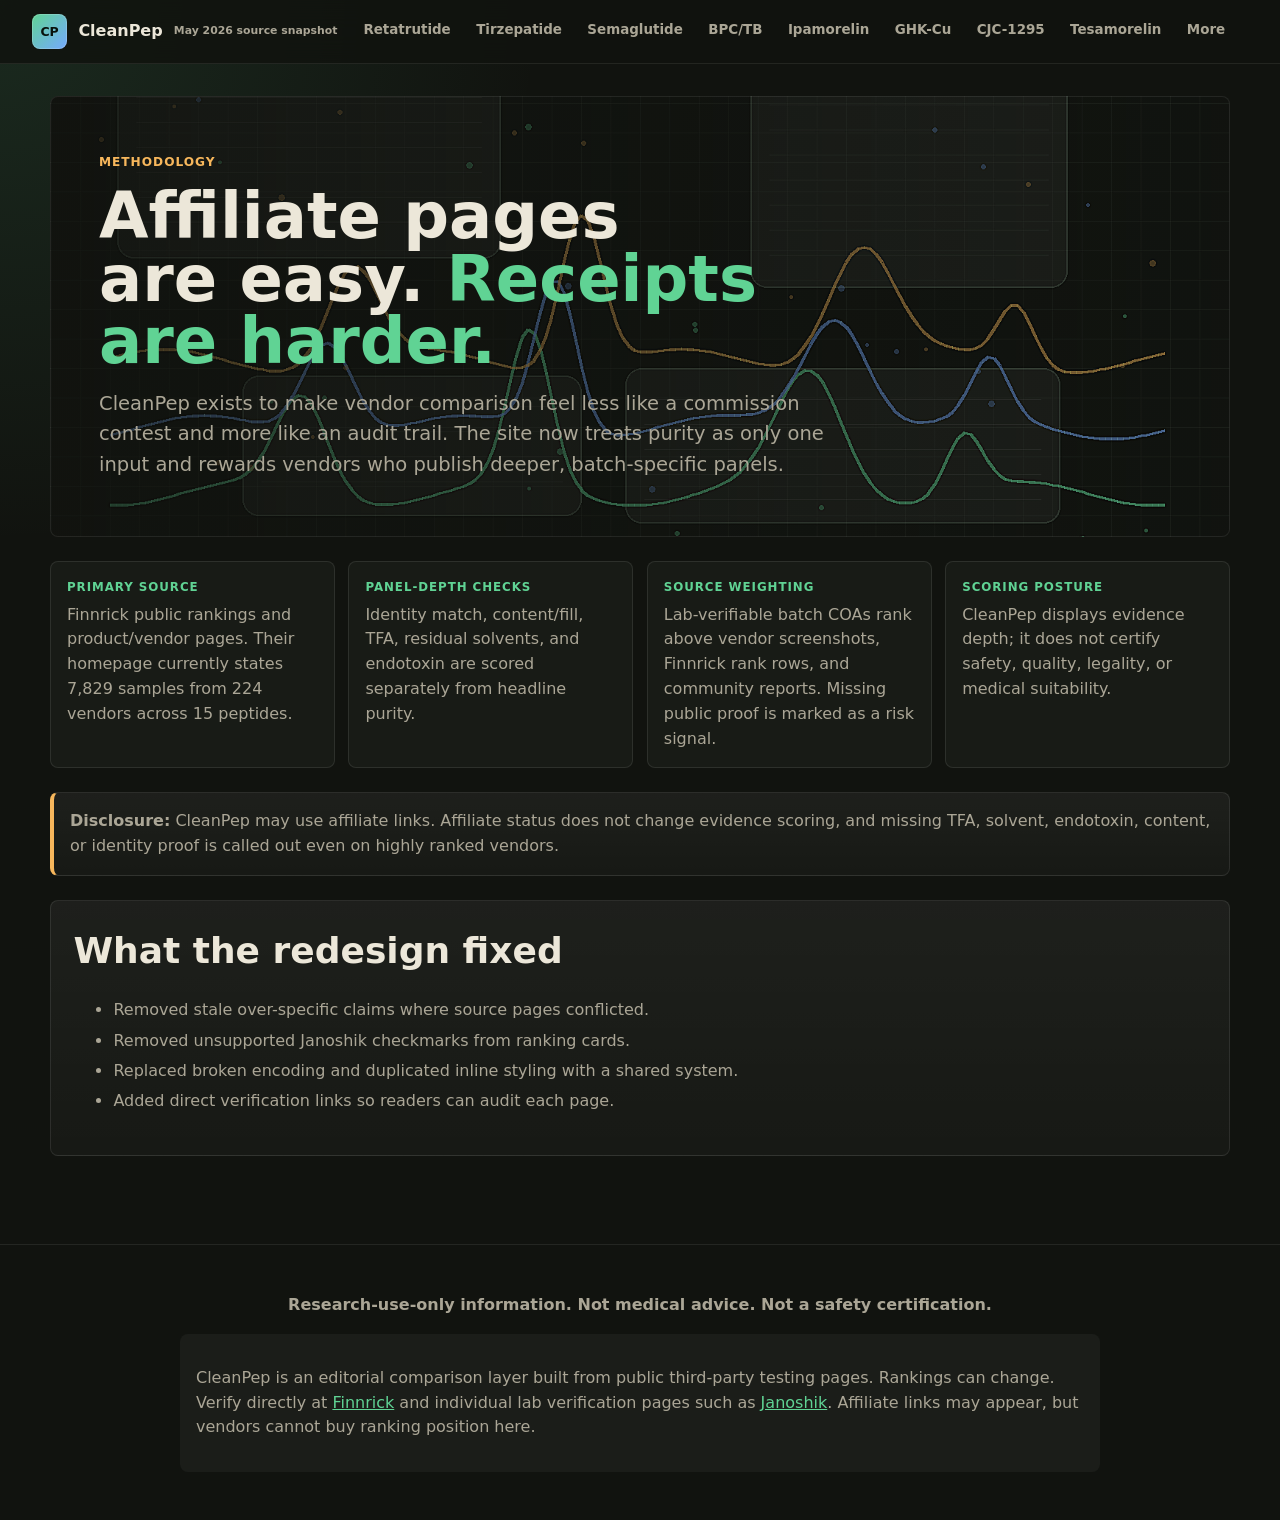
==== commit 3becf9c4: "Add COA evidence depth scoring" ====
--- a/src/about.html
+++ b/src/about.html
@@ -4,7 +4,7 @@
 <meta charset="UTF-8">
 <meta name="viewport" content="width=device-width, initial-scale=1.0">
 <title>About CleanPep - Methodology and disclosures</title>
-<meta name="description" content="How CleanPep uses public third-party testing pages, verification links, and conservative editorial labels.">
+<meta name="description" content="How CleanPep weights peptide vendor evidence, including purity, identity, content, TFA, residual solvents, endotoxin, and source verification.">
 <link rel="preload" as="image" href="assets/cleanpep-data-field.png">
 <link rel="stylesheet" href="style.css">
 <script src="script.js" defer></script>
@@ -12,13 +12,13 @@
 <body><nav class="site-nav">
   <a href="index.html" class="brand" aria-label="CleanPep home"><span class="brand-mark">CP</span><span>CleanPep</span><small>May 2026 source snapshot</small></a>
   <div class="nav-links"><a href="retatrutide.html">Retatrutide</a><a href="tirzepatide.html">Tirzepatide</a><a href="semaglutide.html">Semaglutide</a><a href="bpc157.html">BPC/TB</a><a href="ipamorelin.html">Ipamorelin</a><a href="ghk-cu.html">GHK-Cu</a><a href="cjc-1295.html">CJC-1295</a><a href="tesamorelin.html">Tesamorelin</a><a href="more-products.html">More</a><a href="all-products.html">All</a><a href="coa-guide.html">COA Guide</a><a href="about.html" class="active">About</a></div>
-</nav><main class="container page-shell"><section class="hero compact" data-reveal><div class="eyebrow">Methodology</div><h1>Affiliate pages are easy. <em>Receipts are harder.</em></h1><p class="sub">CleanPep exists to make vendor comparison feel less like a commission contest and more like an audit trail. It is opinionated, but every claim should tell you where to verify it.</p></section>
-<section class="method-grid wide" data-reveal><div class="method-item"><div class="label">Primary source</div>Finnrick public rankings and product/vendor pages. Their homepage currently states 7,829 samples from 224 vendors across 15 peptides.</div><div class="method-item"><div class="label">Secondary checks</div>Individual COA verification pages, vendor-posted third-party reports, and community context only when clearly labeled.</div><div class="method-item"><div class="label">Scoring posture</div>CleanPep displays source confidence tiers; it does not certify safety, quality, legality, or medical suitability.</div></section>
-<div class="notice caution" data-reveal><strong>Disclosure:</strong> CleanPep may use affiliate links. Affiliate status does not change source ranking display, and uncertain rows are marked for live verification.</div>
+</nav><main class="container page-shell"><section class="hero compact" data-reveal><div class="eyebrow">Methodology</div><h1>Affiliate pages are easy. <em>Receipts are harder.</em></h1><p class="sub">CleanPep exists to make vendor comparison feel less like a commission contest and more like an audit trail. The site now treats purity as only one input and rewards vendors who publish deeper, batch-specific panels.</p></section>
+<section class="method-grid wide" data-reveal><div class="method-item"><div class="label">Primary source</div>Finnrick public rankings and product/vendor pages. Their homepage currently states 7,829 samples from 224 vendors across 15 peptides.</div><div class="method-item"><div class="label">Panel-depth checks</div>Identity match, content/fill, TFA, residual solvents, and endotoxin are scored separately from headline purity.</div><div class="method-item"><div class="label">Source weighting</div>Lab-verifiable batch COAs rank above vendor screenshots, Finnrick rank rows, and community reports. Missing public proof is marked as a risk signal.</div><div class="method-item"><div class="label">Scoring posture</div>CleanPep displays evidence depth; it does not certify safety, quality, legality, or medical suitability.</div></section>
+<div class="notice caution" data-reveal><strong>Disclosure:</strong> CleanPep may use affiliate links. Affiliate status does not change evidence scoring, and missing TFA, solvent, endotoxin, content, or identity proof is called out even on highly ranked vendors.</div>
 <section class="data-section" data-reveal><h2>What the redesign fixed</h2><ul class="check-list"><li>Removed stale over-specific claims where source pages conflicted.</li><li>Removed unsupported Janoshik checkmarks from ranking cards.</li><li>Replaced broken encoding and duplicated inline styling with a shared system.</li><li>Added direct verification links so readers can audit each page.</li></ul></section>
 </main><footer>
   <p><strong>Research-use-only information. Not medical advice. Not a safety certification.</strong></p>
   <div class="disclaimer-box">
     <p>CleanPep is an editorial comparison layer built from public third-party testing pages. Rankings can change. Verify directly at <a href="https://www.finnrick.com/" target="_blank" rel="noopener">Finnrick</a> and individual lab verification pages such as <a href="https://janoshik.com/verification" target="_blank" rel="noopener">Janoshik</a>. Affiliate links may appear, but vendors cannot buy ranking position here.</p>
   </div>
-</footer></body></html>+</footer></body></html>
--- a/src/style.css
+++ b/src/style.css
@@ -71,7 +71,7 @@
   transition: color 160ms ease, background 160ms ease;
 }
 .nav-links a:hover, .nav-links a.active { color: var(--ink); background: rgb(255 255 255 / 0.08); }
-.container { width: min(1180px, calc(100% - 2rem)); margin: 0 auto; }
+.container { width: min(1180px, calc(100vw - 2rem)); margin: 0 auto; }
 .page-shell { padding: 2rem 0 4rem; }
 .hero {
   position: relative;
@@ -113,6 +113,8 @@
   letter-spacing: 0.08em;
 }
 .sub { max-width: 760px; color: var(--muted); font-size: clamp(1rem, 2vw, 1.22rem); margin: 1rem 0 0; }
+.hero-copy, .sub, .src-item, .method-item, .score-card { min-width: 0; }
+.src-item, .method-item, .score-card, .product-card, .vendor-card { overflow-wrap: break-word; }
 .hero-actions { display: flex; gap: 0.7rem; flex-wrap: wrap; margin-top: 1.5rem; }
 .btn, .card-btn {
   display: inline-flex;
@@ -184,6 +186,98 @@
 .product-card h3, .vendor-card h3 { margin: 0.55rem 0; font-size: 1.2rem; letter-spacing: 0; }
 .product-card p, .vendor-card p { color: var(--muted); margin: 0 0 1rem; font-size: 0.92rem; }
 .product-meta, .card-topline, .card-actions { display: flex; align-items: center; justify-content: space-between; gap: 0.6rem; flex-wrap: wrap; }
+.evidence-summary {
+  position: relative;
+  margin-top: 1rem;
+  padding-top: 0.85rem;
+  border-top: 1px solid rgb(255 255 255 / 0.08);
+  outline: none;
+}
+.evidence-score {
+  display: flex;
+  align-items: baseline;
+  gap: 0.45rem;
+  margin-bottom: 0.55rem;
+}
+.evidence-score span { color: var(--amber); font-size: 1.55rem; font-weight: 950; line-height: 1; }
+.evidence-score small { color: var(--muted); font-weight: 850; }
+.panel-strip {
+  display: flex;
+  flex-wrap: wrap;
+  gap: 0.35rem;
+}
+.panel-chip {
+  display: inline-flex;
+  align-items: center;
+  min-height: 1.55rem;
+  padding: 0.16rem 0.44rem;
+  border-radius: 999px;
+  border: 1px solid rgb(255 255 255 / 0.10);
+  color: var(--muted);
+  background: rgb(255 255 255 / 0.045);
+  font-size: 0.68rem;
+  font-weight: 900;
+}
+.panel-chip.verified { color: #07100b; background: var(--green); border-color: transparent; }
+.panel-chip.partial, .panel-chip.source { color: #11130f; background: var(--amber); border-color: transparent; }
+.panel-chip.missing { color: var(--rose); border-color: rgb(255 129 125 / 0.34); background: rgb(255 129 125 / 0.08); }
+.panel-chip.mismatch { color: #fff; border-color: transparent; background: var(--rose); }
+.evidence-popover {
+  position: absolute;
+  left: 0;
+  right: 0;
+  bottom: calc(100% + 0.7rem);
+  z-index: 5;
+  width: min(430px, 92vw);
+  padding: 0.9rem;
+  border: 1px solid rgb(255 255 255 / 0.13);
+  border-radius: 8px;
+  background: #10130f;
+  box-shadow: var(--shadow);
+  opacity: 0;
+  transform: translateY(6px);
+  pointer-events: none;
+  transition: opacity 160ms ease, transform 160ms ease;
+}
+.evidence-summary:hover .evidence-popover,
+.evidence-summary:focus-within .evidence-popover,
+.evidence-summary:focus .evidence-popover {
+  opacity: 1;
+  transform: translateY(0);
+  pointer-events: auto;
+}
+.evidence-popover strong { display: block; color: var(--ink); margin-bottom: 0.5rem; }
+.evidence-popover ul { list-style: none; padding: 0; margin: 0; display: grid; gap: 0.45rem; }
+.evidence-popover li {
+  display: grid;
+  grid-template-columns: 6rem 1fr;
+  gap: 0.2rem 0.6rem;
+  color: var(--muted);
+  font-size: 0.82rem;
+}
+.evidence-popover li > span { color: var(--ink); font-weight: 850; }
+.evidence-popover li > strong { margin: 0; font-size: 0.78rem; }
+.evidence-popover li > strong.verified { color: var(--green); }
+.evidence-popover li > strong.partial,
+.evidence-popover li > strong.source { color: var(--amber); }
+.evidence-popover li > strong.missing,
+.evidence-popover li > strong.mismatch { color: var(--rose); }
+.evidence-popover li > small { grid-column: 1 / -1; color: var(--soft); }
+.evidence-popover p { margin: 0.7rem 0 0; color: var(--muted); font-size: 0.82rem; }
+.score-grid {
+  display: grid;
+  grid-template-columns: repeat(auto-fit, minmax(210px, 1fr));
+  gap: 0.75rem;
+}
+.score-card {
+  padding: 1rem;
+  border-radius: 8px;
+  border: 1px solid rgb(255 255 255 / 0.09);
+  background: var(--panel);
+}
+.score-card b { display: block; color: var(--green); font-size: 1.55rem; line-height: 1; margin-bottom: 0.45rem; }
+.score-card span { color: var(--ink); font-weight: 900; }
+.score-card p { margin: 0.35rem 0 0; color: var(--muted); font-size: 0.88rem; }
 .tier { display: inline-flex; align-items: center; min-height: 1.65rem; padding: 0.2rem 0.52rem; border-radius: 999px; font-size: 0.74rem; font-weight: 900; border: 1px solid transparent; color: #07100b; }
 .tier-a { background: var(--green); }
 .tier-b { background: var(--blue); }
@@ -207,6 +301,10 @@
 th, td { padding: 0.78rem 0.85rem; text-align: left; border-bottom: 1px solid rgb(255 255 255 / 0.07); }
 th { color: var(--muted); font-size: 0.72rem; text-transform: uppercase; letter-spacing: 0.08em; background: rgb(255 255 255 / 0.04); }
 tr:hover td { background: rgb(255 255 255 / 0.035); }
+.table-evidence { min-width: 220px; }
+.table-evidence > strong { color: var(--amber); margin-right: 0.35rem; }
+.table-evidence > span { color: var(--muted); font-size: 0.8rem; font-weight: 850; }
+.table-evidence .panel-strip, .table-evidence div { margin-top: 0.4rem; }
 .muted, .fine-print { color: var(--soft); }
 .fine-print { font-size: 0.84rem; }
 .text-link { color: var(--green); font-weight: 850; text-decoration: none; }
@@ -230,12 +328,19 @@
   .site-nav { align-items: flex-start; flex-direction: column; }
   .brand small { display: none; }
   .nav-links { width: 100%; }
+  .container { width: min(340px, calc(100vw - 2rem)); }
   .hero { grid-template-columns: minmax(0, 1fr); min-height: 620px; align-items: end; padding: 3rem 1rem 2rem; }
+  .hero-copy, .hero .sub, .hero-actions, .hero-panel { width: 100%; max-width: min(340px, calc(100vw - 2rem)); }
   .hero h1 { font-size: clamp(2.05rem, 9.5vw, 2.75rem); line-height: 1.04; }
+  h2 { font-size: clamp(1.42rem, 7vw, 1.9rem); }
   .hero-panel { grid-template-columns: repeat(2, minmax(0, 1fr)); }
   .section-heading { align-items: stretch; flex-direction: column; }
   .filter-input { width: 100%; }
   .btn, .card-btn { min-width: 0; }
+  .hero-actions .btn { flex: 1 1 100%; width: 100%; }
+  .src-item { align-items: flex-start; width: 100%; }
+  .evidence-popover { position: static; width: 100%; margin-top: 0.65rem; opacity: 1; transform: none; pointer-events: auto; }
+  .evidence-popover li { grid-template-columns: 1fr; }
 }
 @media (prefers-reduced-motion: reduce) {
   *, *::before, *::after { scroll-behavior: auto !important; transition: none !important; animation: none !important; }
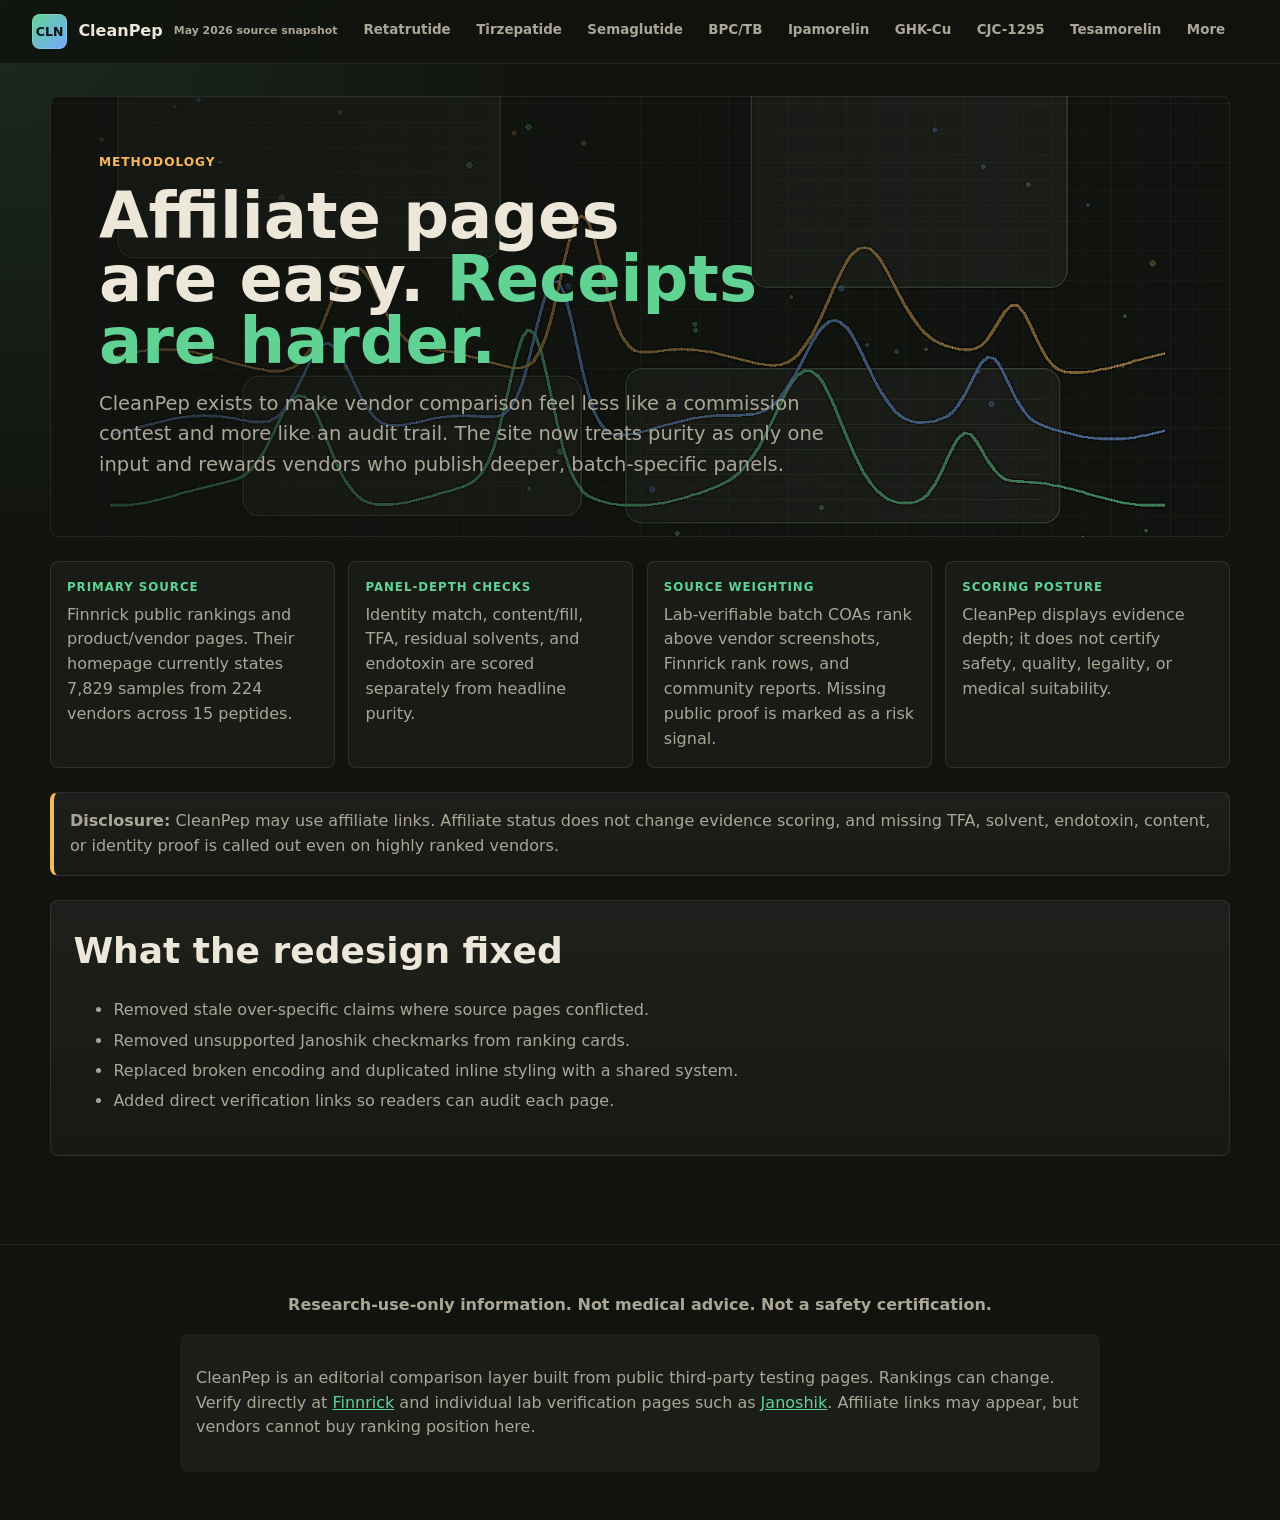
==== commit edd3be11: "Add COA panel finder" ====
--- a/src/about.html
+++ b/src/about.html
@@ -10,7 +10,7 @@
 <script src="script.js" defer></script>
 </head>
 <body><nav class="site-nav">
-  <a href="index.html" class="brand" aria-label="CleanPep home"><span class="brand-mark">CP</span><span>CleanPep</span><small>May 2026 source snapshot</small></a>
+  <a href="index.html" class="brand" aria-label="CleanPep home"><span class="brand-mark">CLN</span><span>CleanPep</span><small>May 2026 source snapshot</small></a>
   <div class="nav-links"><a href="retatrutide.html">Retatrutide</a><a href="tirzepatide.html">Tirzepatide</a><a href="semaglutide.html">Semaglutide</a><a href="bpc157.html">BPC/TB</a><a href="ipamorelin.html">Ipamorelin</a><a href="ghk-cu.html">GHK-Cu</a><a href="cjc-1295.html">CJC-1295</a><a href="tesamorelin.html">Tesamorelin</a><a href="more-products.html">More</a><a href="all-products.html">All</a><a href="coa-guide.html">COA Guide</a><a href="about.html" class="active">About</a></div>
 </nav><main class="container page-shell"><section class="hero compact" data-reveal><div class="eyebrow">Methodology</div><h1>Affiliate pages are easy. <em>Receipts are harder.</em></h1><p class="sub">CleanPep exists to make vendor comparison feel less like a commission contest and more like an audit trail. The site now treats purity as only one input and rewards vendors who publish deeper, batch-specific panels.</p></section>
 <section class="method-grid wide" data-reveal><div class="method-item"><div class="label">Primary source</div>Finnrick public rankings and product/vendor pages. Their homepage currently states 7,829 samples from 224 vendors across 15 peptides.</div><div class="method-item"><div class="label">Panel-depth checks</div>Identity match, content/fill, TFA, residual solvents, and endotoxin are scored separately from headline purity.</div><div class="method-item"><div class="label">Source weighting</div>Lab-verifiable batch COAs rank above vendor screenshots, Finnrick rank rows, and community reports. Missing public proof is marked as a risk signal.</div><div class="method-item"><div class="label">Scoring posture</div>CleanPep displays evidence depth; it does not certify safety, quality, legality, or medical suitability.</div></section>
--- a/src/style.css
+++ b/src/style.css
@@ -278,6 +278,35 @@
 .score-card b { display: block; color: var(--green); font-size: 1.55rem; line-height: 1; margin-bottom: 0.45rem; }
 .score-card span { color: var(--ink); font-weight: 900; }
 .score-card p { margin: 0.35rem 0 0; color: var(--muted); font-size: 0.88rem; }
+.panel-controls {
+  display: flex;
+  flex-wrap: wrap;
+  gap: 0.55rem;
+}
+.panel-controls label {
+  display: inline-flex;
+  align-items: center;
+  gap: 0.45rem;
+  min-height: 2.45rem;
+  padding: 0.55rem 0.72rem;
+  border-radius: 7px;
+  border: 1px solid rgb(255 255 255 / 0.10);
+  background: rgb(255 255 255 / 0.045);
+  color: var(--ink);
+  font-size: 0.9rem;
+  font-weight: 850;
+  cursor: pointer;
+}
+.panel-controls input { accent-color: var(--green); }
+.finder-result {
+  margin-top: 0.85rem;
+  padding: 0.82rem 0.9rem;
+  border-radius: 8px;
+  color: var(--muted);
+  background: rgb(0 0 0 / 0.22);
+  border: 1px solid rgb(255 255 255 / 0.08);
+}
+.panel-hidden { display: none !important; }
 .tier { display: inline-flex; align-items: center; min-height: 1.65rem; padding: 0.2rem 0.52rem; border-radius: 999px; font-size: 0.74rem; font-weight: 900; border: 1px solid transparent; color: #07100b; }
 .tier-a { background: var(--green); }
 .tier-b { background: var(--blue); }
